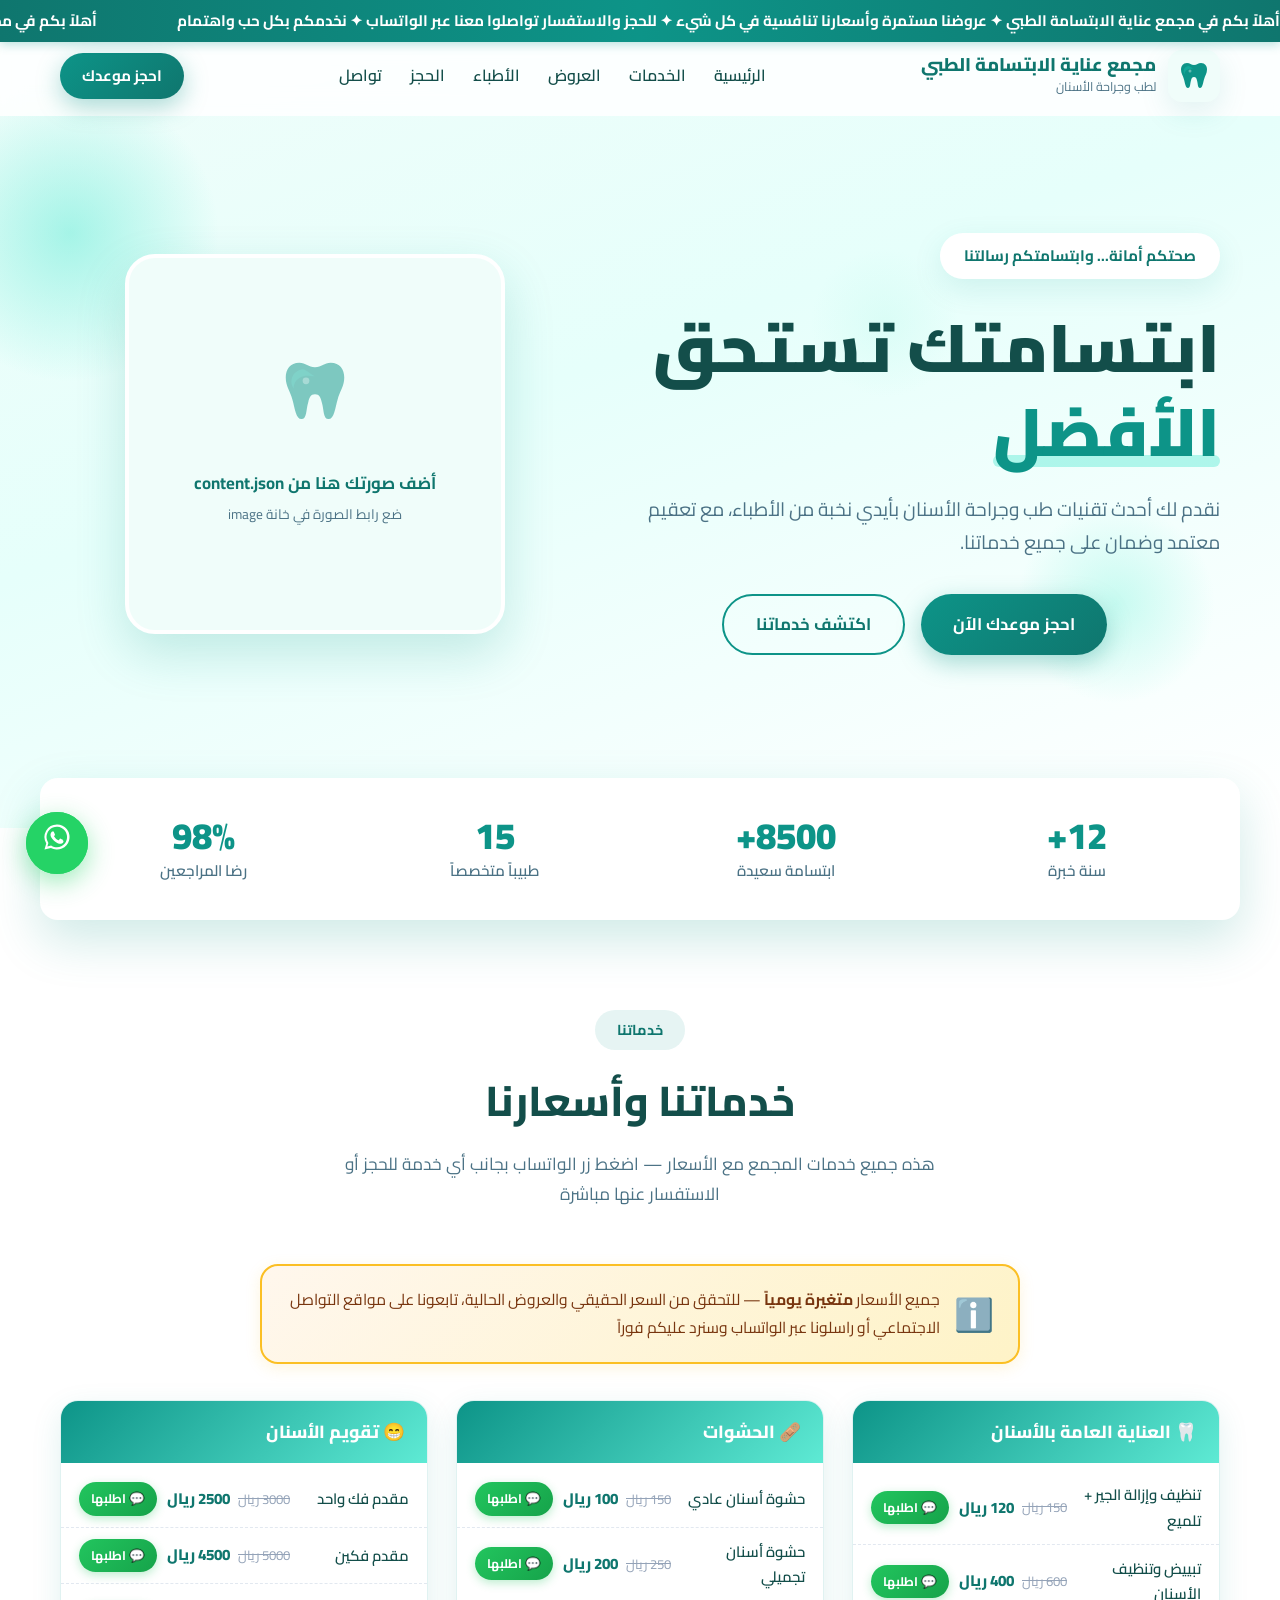
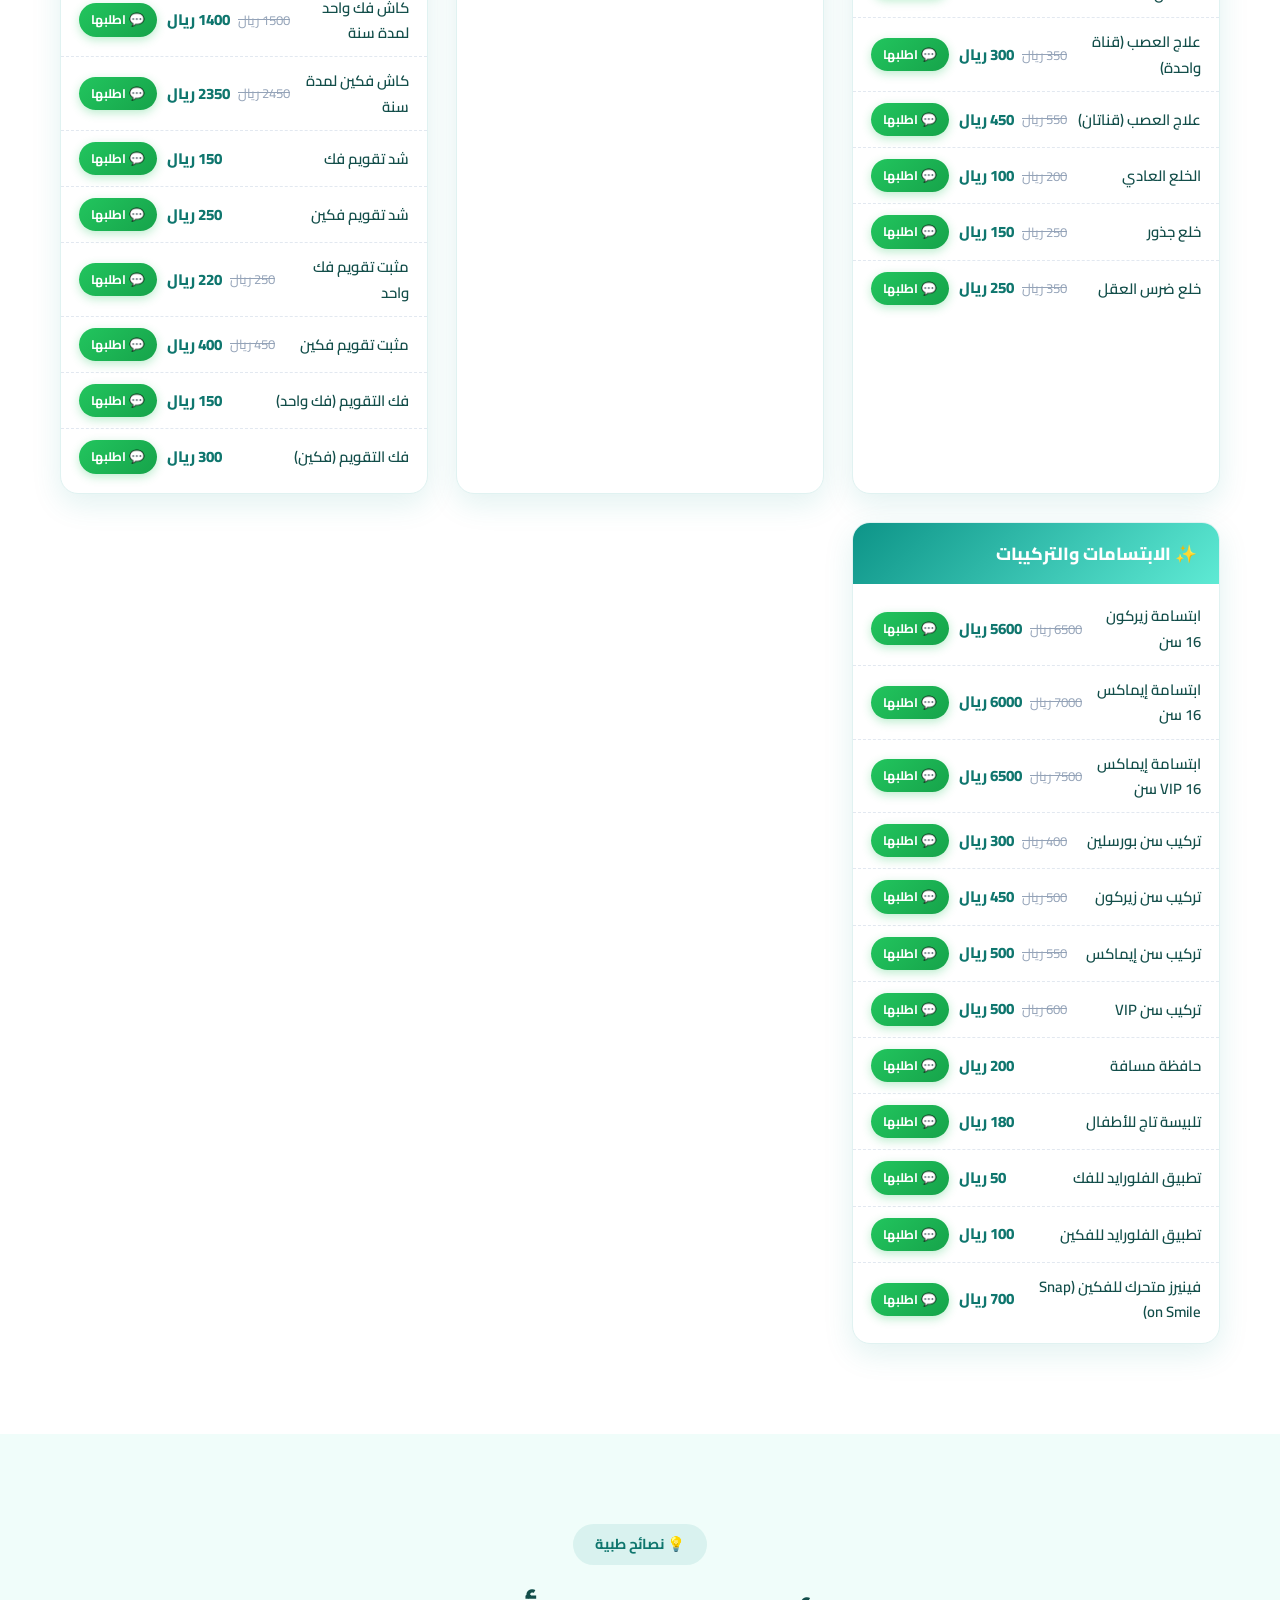
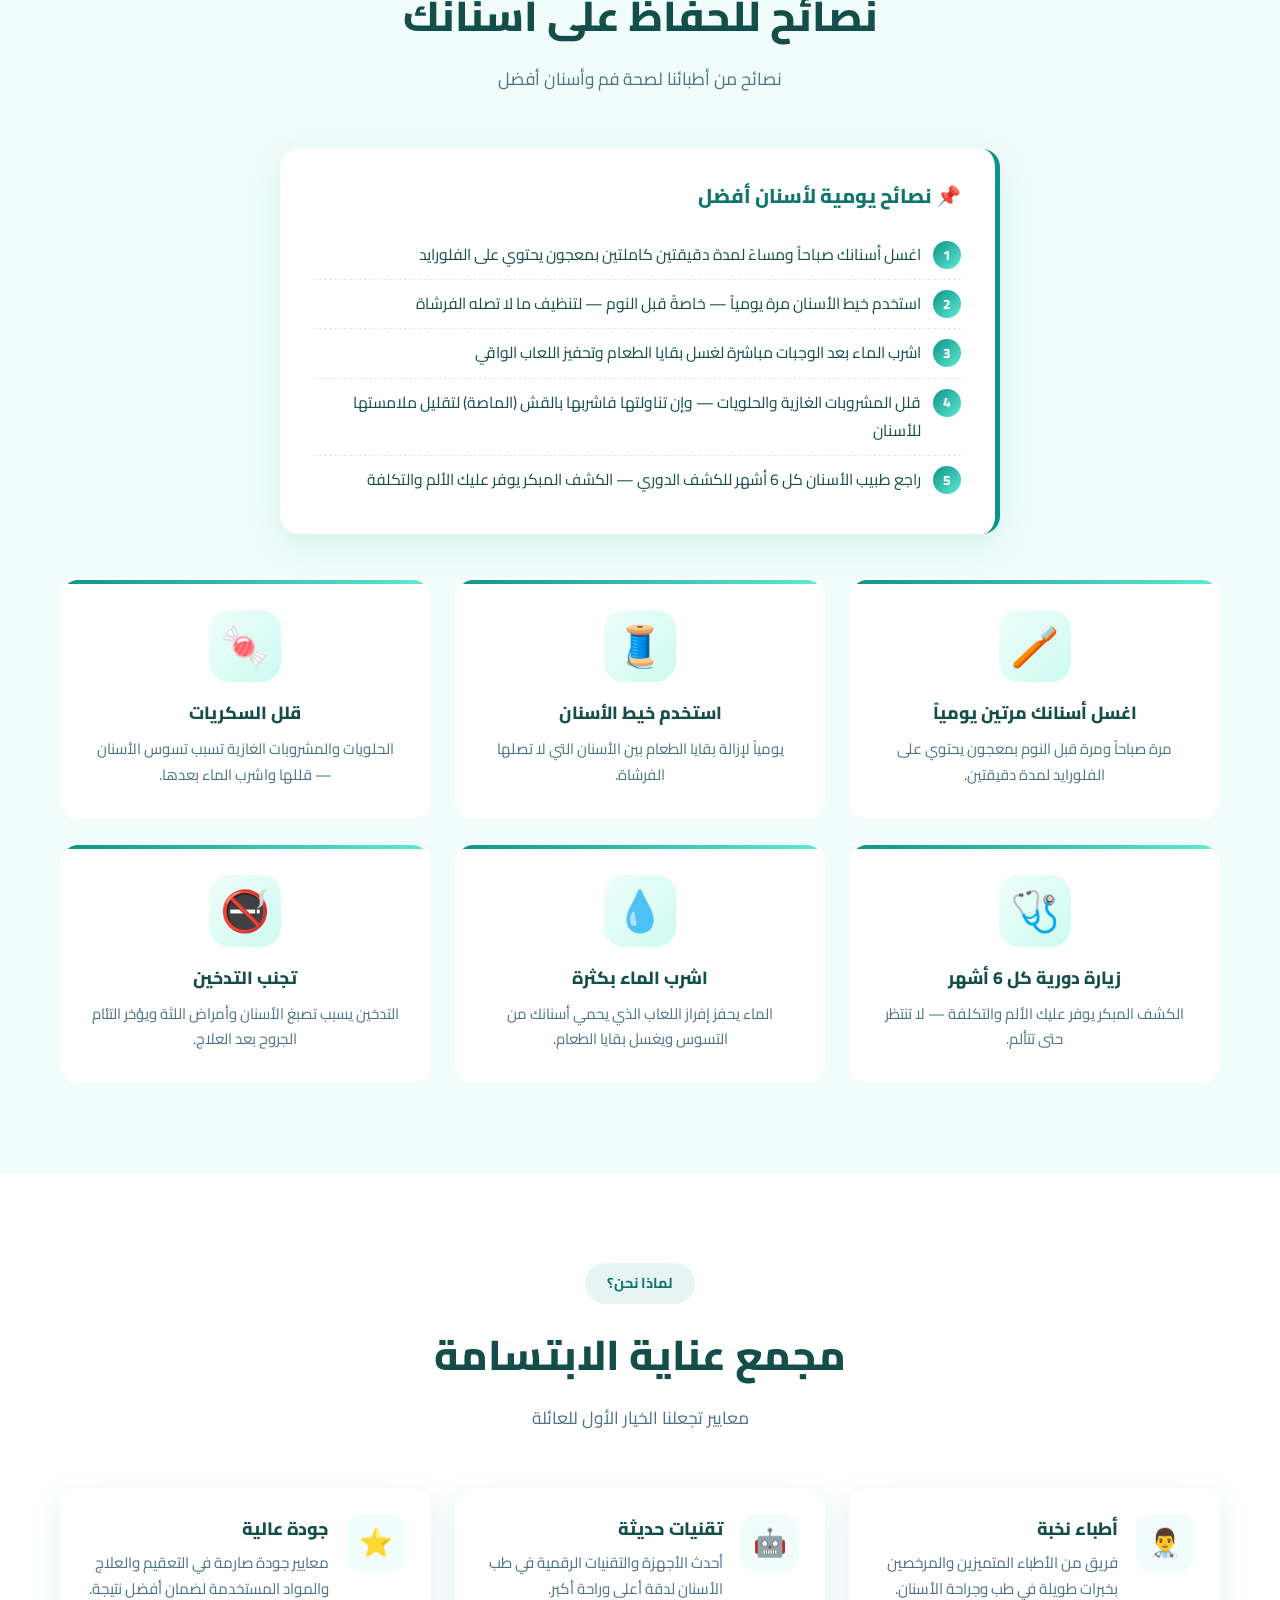
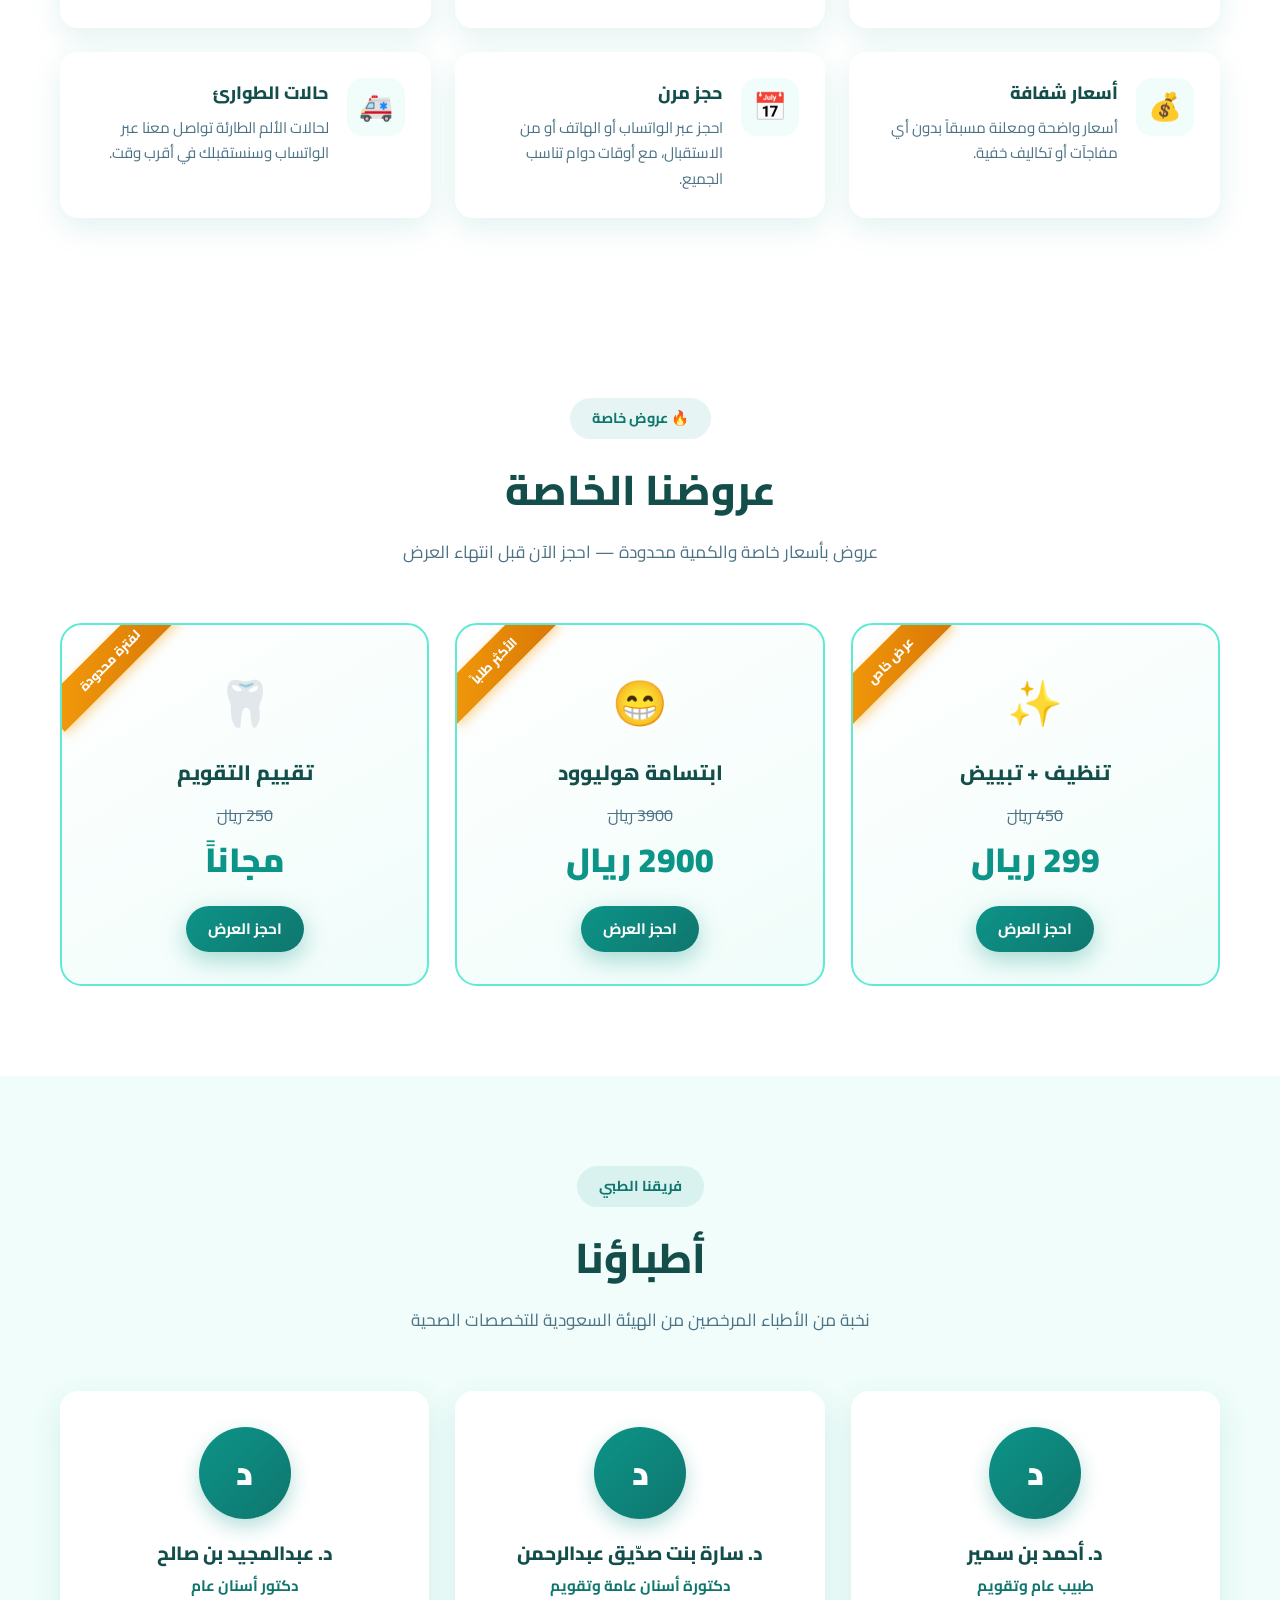
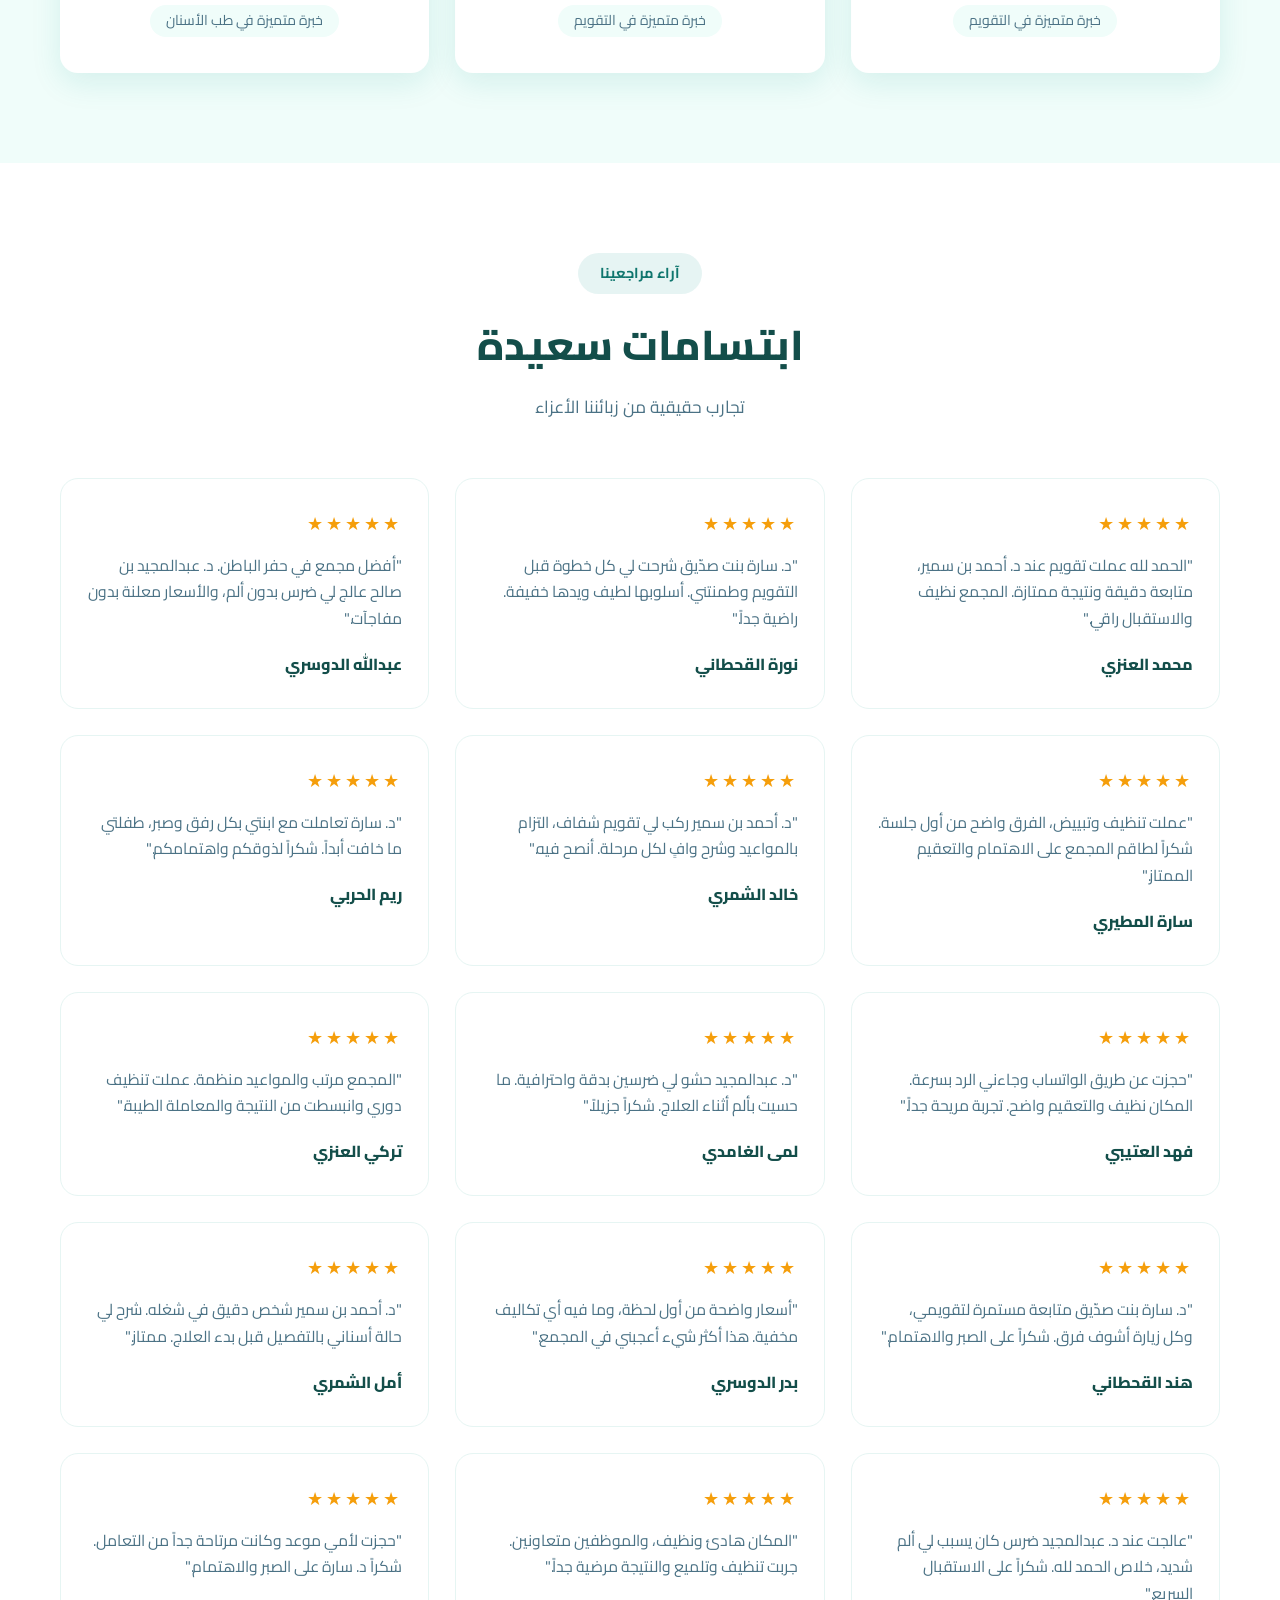
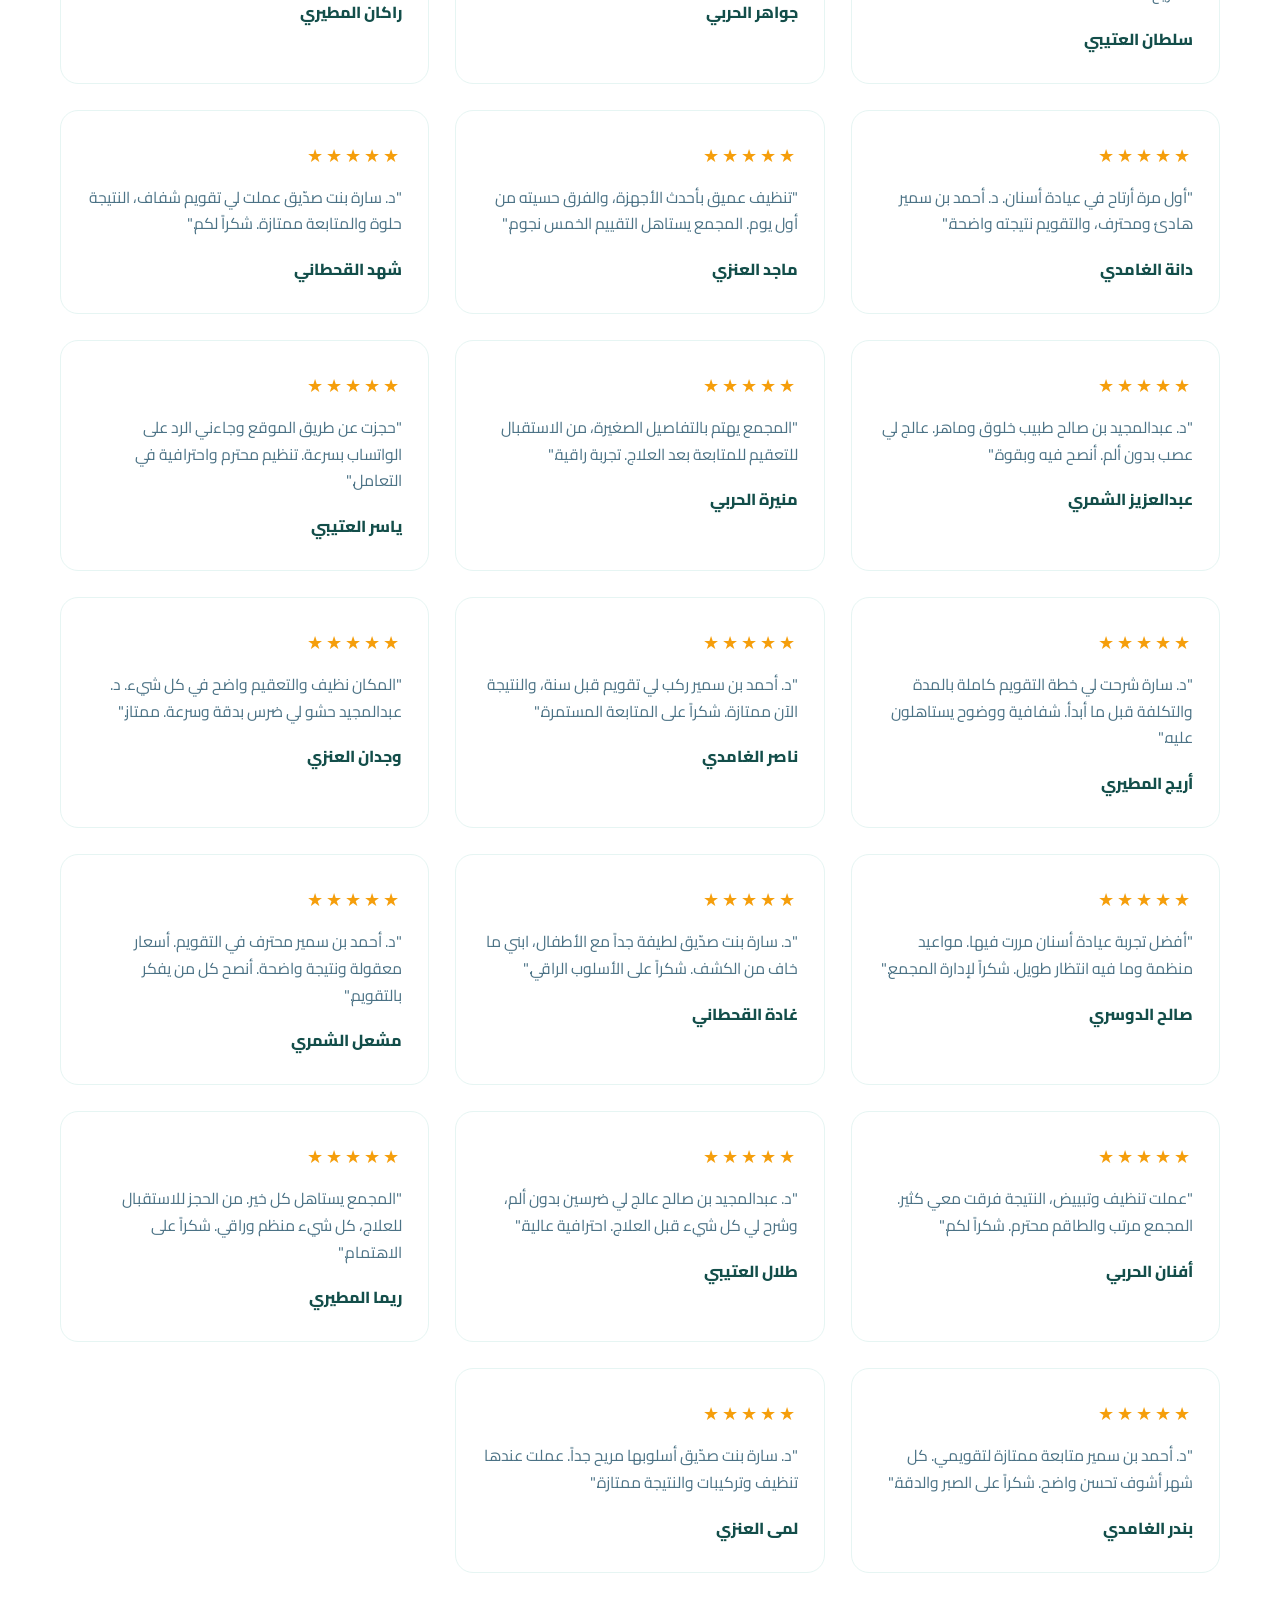
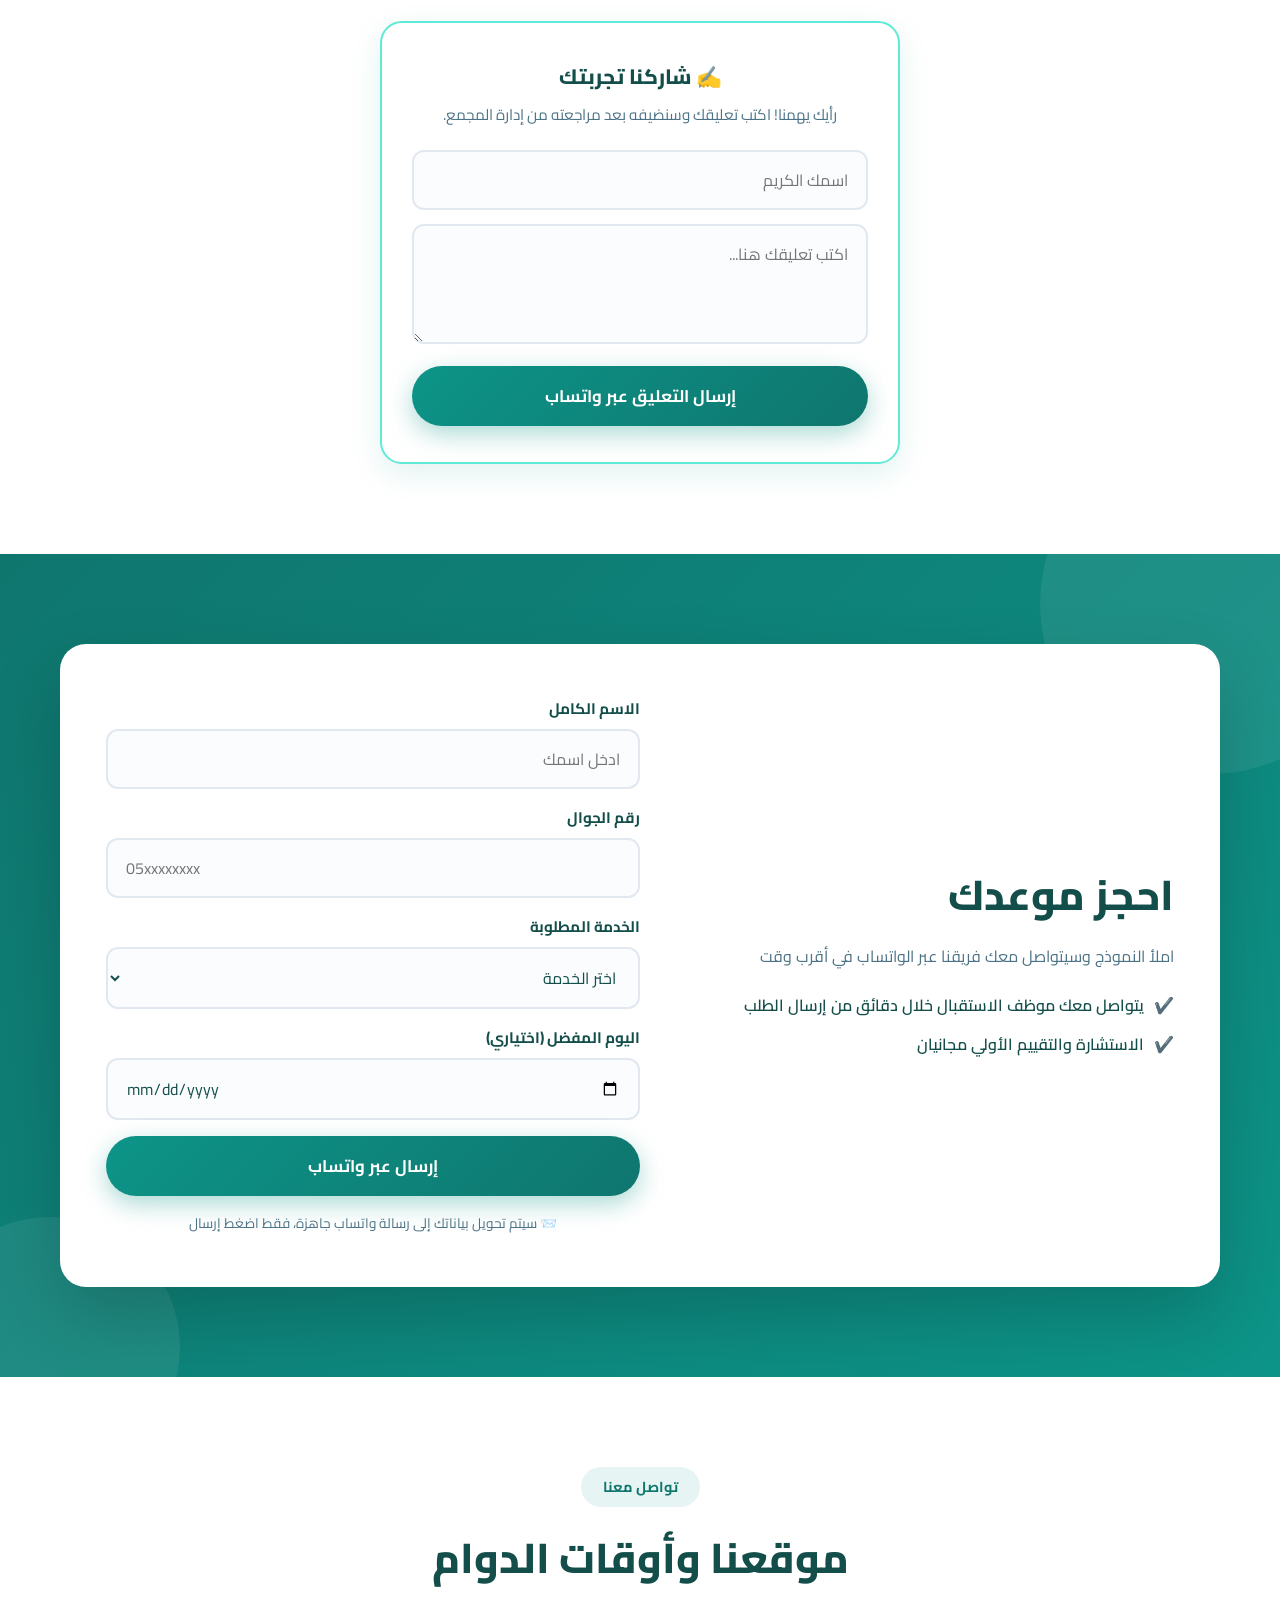
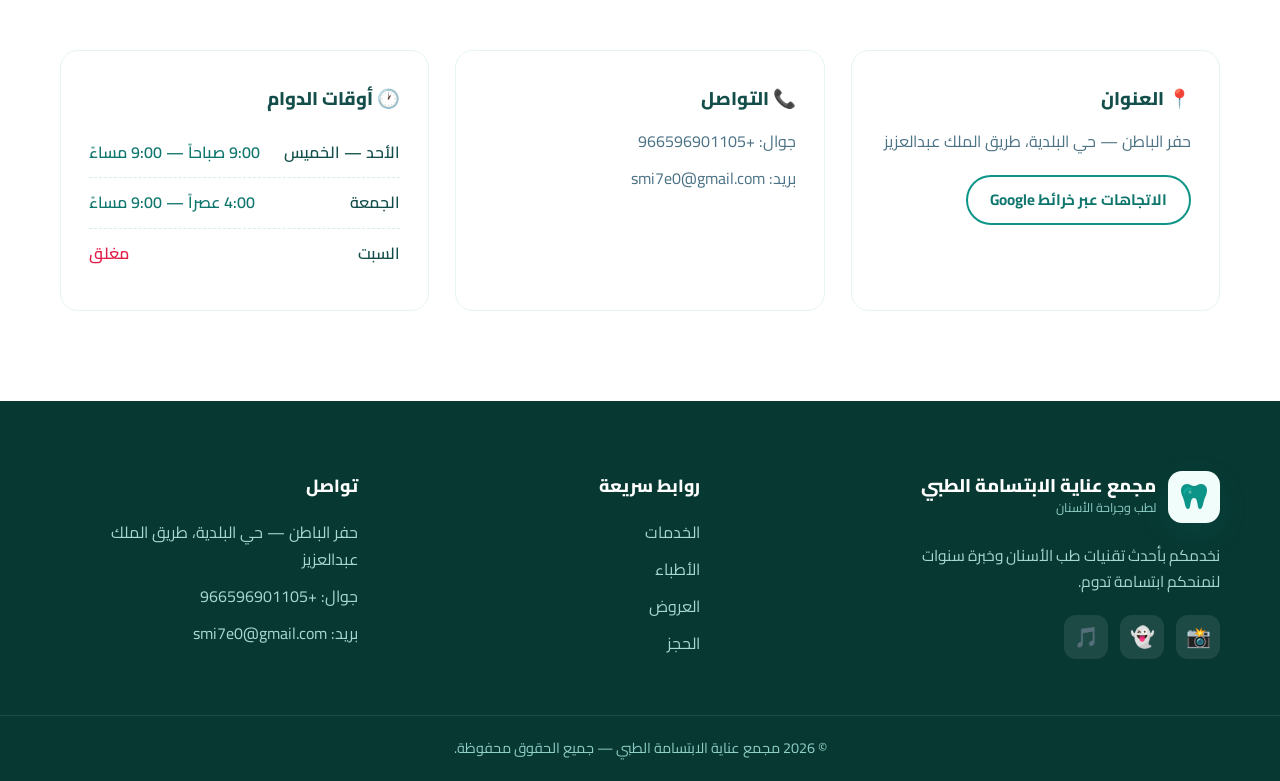
==== index.html @ a13bff90 "Add files via upload" ====
<!DOCTYPE html>
<html lang="ar" dir="rtl">
<head>
  <meta charset="UTF-8">
  <meta name="viewport" content="width=device-width, initial-scale=1.0">
  <meta name="description" content="مجمع عناية الابتسامة الطبي لطب وجراحة الأسنان - خدمات الأسنان بأحدث التقنيات وبأفضل الأسعار">
  <title>مجمع عناية الابتسامة الطبي</title>
  <meta name="theme-color" content="#0d9488">
  <link rel="manifest" href="manifest.json">
  <link rel="icon" type="image/svg+xml" href="icon.svg">
  <link rel="apple-touch-icon" href="icon-192.png">
  <meta name="apple-mobile-web-app-capable" content="yes">
  <meta name="apple-mobile-web-app-status-bar-style" content="default">
  <meta name="apple-mobile-web-app-title" content="عناية الابتسامة">
  <link rel="preconnect" href="https://fonts.googleapis.com">
  <link rel="preconnect" href="https://fonts.gstatic.com" crossorigin>
  <link href="https://fonts.googleapis.com/css2?family=Cairo:wght@400;600;700;800;900&display=swap" rel="stylesheet">
  <link rel="stylesheet" href="style.css">
</head>
<body>

  <!-- ===== شريط الإعلانات المتحرك ===== -->
  <div class="announcement-bar" id="announcementBar">
    <div class="announcement-track">
      <span class="announcement-text" id="announcementText"></span>
      <span class="announcement-text" id="announcementText2"></span>
    </div>
  </div>

  <!-- ===== Header ===== -->
  <header class="header" id="header">
    <nav class="nav container">
      <div class="logo">
        <span class="logo-icon"><img src="icon.svg" alt="شعار المجمع" width="32" height="32"></span>
        <div class="logo-text">
          <h1 id="logoName">مجمع الابتسامة</h1>
          <p id="logoTagline">لطب وجراحة الأسنان</p>
        </div>
      </div>
      <ul class="nav-links" id="navLinks">
        <li><a href="#hero">الرئيسية</a></li>
        <li><a href="#services">الخدمات</a></li>
        <li><a href="#offers">العروض</a></li>
        <li><a href="#doctors">الأطباء</a></li>
        <li><a href="#booking">الحجز</a></li>
        <li><a href="#contact">تواصل</a></li>
      </ul>
      <div class="nav-actions">
        <a href="#booking" class="btn btn-primary btn-sm">احجز موعدك</a>
      </div>
      <button class="menu-toggle" id="menuToggle" aria-label="القائمة">☰</button>
    </nav>
  </header>

  <main>
    <!-- ===== Hero ===== -->
    <section class="hero" id="hero">
      <div class="hero-bg-shapes">
        <span class="shape shape-1"></span>
        <span class="shape shape-2"></span>
        <span class="shape shape-3"></span>
      </div>
      <div class="container hero-wrapper">
        <div class="hero-content">
          <span class="hero-badge" id="heroBadge"></span>
          <h2 class="hero-title" id="heroTitle"></h2>
          <p class="hero-subtitle" id="heroSubtitle"></p>
          <div class="hero-buttons">
            <a href="#booking" class="btn btn-primary" id="heroBtnMain"></a>
            <a href="#services" class="btn btn-outline" id="heroBtnSecondary"></a>
          </div>
        </div>
        <div class="hero-image-side">
          <div class="hero-image-frame" id="heroImageFrame">
            <div class="hero-image-placeholder" id="heroImagePlaceholder">
              <span class="hero-image-icon"><img src="icon.svg" alt="" width="72" height="72" style="opacity:.5"></span>
              <p>أضف صورتك هنا من content.json</p>
              <p class="hero-image-hint">ضع رابط الصورة في خانة image</p>
            </div>
            <img id="heroImage" class="hero-image" alt="" style="display:none;">
          </div>
          <div class="hero-image-decor decor-1"></div>
          <div class="hero-image-decor decor-2"></div>
        </div>
      </div>
    </section>

    <!-- ===== Stats ===== -->
    <section class="stats" id="stats">
      <div class="container stats-grid" id="statsGrid"></div>
    </section>

    <!-- ===== Services & Prices ===== -->
    <section class="section" id="services">
      <div class="container">
        <div class="section-head">
          <span class="section-badge">خدماتنا</span>
          <h2 class="section-title">خدماتنا وأسعارنا</h2>
          <p class="section-subtitle">هذه جميع خدمات المجمع مع الأسعار — اضغط زر الواتساب بجانب أي خدمة للحجز أو الاستفسار عنها مباشرة</p>
        </div>
        <div class="price-note reveal">
          <span class="price-note-icon">ℹ️</span>
          <p>جميع الأسعار <strong>متغيرة يومياً</strong> — للتحقق من السعر الحقيقي والعروض الحالية، تابعونا على مواقع التواصل الاجتماعي أو راسلونا عبر الواتساب وسنرد عليكم فوراً</p>
        </div>
        <div class="price-list" id="servicesGrid"></div>
      </div>
    </section>

    <!-- ===== Tips ===== -->
    <section class="section section-alt" id="tips">
      <div class="container">
        <div class="section-head">
          <span class="section-badge">💡 نصائح طبية</span>
          <h2 class="section-title">نصائح للحفاظ على أسنانك</h2>
          <p class="section-subtitle">نصائح من أطبائنا لصحة فم وأسنان أفضل</p>
        </div>
        <div class="daily-tips-box reveal">
          <h3>📌 نصائح يومية لأسنان أفضل</h3>
          <ul class="daily-tips-list" id="dailyTipsList"></ul>
        </div>
        <div class="tips-grid" id="tipsGrid"></div>
      </div>
    </section>

    <!-- ===== Why Us ===== -->
    <section class="section" id="features">
      <div class="container">
        <div class="section-head">
          <span class="section-badge">لماذا نحن؟</span>
          <h2 class="section-title">مجمع عناية الابتسامة</h2>
          <p class="section-subtitle">معايير تجعلنا الخيار الأول للعائلة</p>
        </div>
        <div class="features-grid" id="featuresGrid"></div>
      </div>
    </section>

    <!-- ===== Offers ===== -->
    <section class="section" id="offers">
      <div class="container">
        <div class="section-head">
          <span class="section-badge">🔥 عروض خاصة</span>
          <h2 class="section-title" id="offersTitle">عروضنا الخاصة</h2>
          <p class="section-subtitle" id="offersSubtitle"></p>
        </div>
        <div class="offers-grid" id="offersGrid"></div>
      </div>
    </section>

    <!-- ===== Doctors ===== -->
    <section class="section section-alt" id="doctors">
      <div class="container">
        <div class="section-head">
          <span class="section-badge">فريقنا الطبي</span>
          <h2 class="section-title">أطباؤنا</h2>
          <p class="section-subtitle">نخبة من الأطباء المرخصين من الهيئة السعودية للتخصصات الصحية</p>
        </div>
        <div class="doctors-grid" id="doctorsGrid"></div>
      </div>
    </section>

    <!-- ===== Testimonials ===== -->
    <section class="section" id="testimonials">
      <div class="container">
        <div class="section-head">
          <span class="section-badge">آراء مراجعينا</span>
          <h2 class="section-title">ابتسامات سعيدة</h2>
          <p class="section-subtitle">تجارب حقيقية من زبائننا الأعزاء</p>
        </div>
        <div class="testimonials-grid" id="testimonialsGrid"></div>
        <div class="add-review-box reveal">
          <h3>✍️ شاركنا تجربتك</h3>
          <p>رأيك يهمنا! اكتب تعليقك وسنضيفه بعد مراجعته من إدارة المجمع.</p>
          <form id="reviewForm" class="review-form">
            <div class="form-group">
              <input type="text" id="reviewName" placeholder="اسمك الكريم" required>
            </div>
            <div class="form-group">
              <textarea id="reviewText" placeholder="اكتب تعليقك هنا..." rows="3" required></textarea>
            </div>
            <button type="submit" class="btn btn-primary">إرسال التعليق عبر واتساب</button>
          </form>
        </div>
      </div>
    </section>

    <!-- ===== Booking ===== -->
    <section class="section section-booking" id="booking">
      <div class="container">
        <div class="booking-card fade-in">
          <div class="booking-info">
            <h2 class="section-title" id="bookingTitle">احجز موعدك</h2>
            <p id="bookingSubtitle"></p>
            <div class="booking-support">
              <span class="check-icon">✔️</span> يتواصل معك موظف الاستقبال خلال دقائق من إرسال الطلب
            </div>
            <div class="booking-support">
              <span class="check-icon">✔️</span> الاستشارة والتقييم الأولي مجانيان
            </div>
          </div>
          <form class="booking-form" id="bookingForm">
            <div class="form-group">
              <label for="name">الاسم الكامل</label>
              <input type="text" id="name" placeholder="ادخل اسمك" required>
            </div>
            <div class="form-group">
              <label for="phone">رقم الجوال</label>
              <input type="tel" id="phone" placeholder="05xxxxxxxx" required>
            </div>
            <div class="form-group">
              <label for="service">الخدمة المطلوبة</label>
              <select id="service" required></select>
            </div>
            <div class="form-group">
              <label for="date">اليوم المفضل (اختياري)</label>
              <input type="date" id="date">
            </div>
            <button type="submit" class="btn btn-primary btn-block" id="submitBtn">إرسال عبر واتساب</button>
            <p class="form-note">📨 سيتم تحويل بياناتك إلى رسالة واتساب جاهزة، فقط اضغط إرسال</p>
          </form>
        </div>
      </div>
    </section>

    <!-- ===== Contact / Hours ===== -->
    <section class="section" id="contact">
      <div class="container">
        <div class="section-head">
          <span class="section-badge">تواصل معنا</span>
          <h2 class="section-title">موقعنا وأوقات الدوام</h2>
        </div>
        <div class="contact-grid">
          <div class="contact-card">
            <h3>📍 العنوان</h3>
            <p id="contactAddress"></p>
            <a href="#" class="btn btn-outline btn-sm" id="mapBtn" target="_blank">الاتجاهات عبر خرائط Google</a>
          </div>
          <div class="contact-card">
            <h3>📞 التواصل</h3>
            <p id="contactPhone"></p>
            <p id="contactEmail"></p>
          </div>
          <div class="contact-card">
            <h3>🕐 أوقات الدوام</h3>
            <ul class="hours-list" id="hoursList"></ul>
          </div>
        </div>
      </div>
    </section>
  </main>

  <!-- ===== Footer ===== -->
  <footer class="footer">
    <div class="container footer-content">
      <div class="footer-brand">
        <div class="logo">
          <span class="logo-icon"><img src="icon.svg" alt="شعار المجمع" width="32" height="32"></span>
          <div class="logo-text">
            <h2 id="footerName"></h2>
            <p id="footerTagline"></p>
          </div>
        </div>
        <p class="footer-desc">نخدمكم بأحدث تقنيات طب الأسنان وخبرة سنوات لنمنحكم ابتسامة تدوم.</p>
        <div class="social-links" id="socialLinks"></div>
      </div>
      <div class="footer-links-block">
        <h4>روابط سريعة</h4>
        <ul>
          <li><a href="#services">الخدمات</a></li>
          <li><a href="#doctors">الأطباء</a></li>
          <li><a href="#offers">العروض</a></li>
          <li><a href="#booking">الحجز</a></li>
        </ul>
      </div>
      <div class="footer-links-block">
        <h4>تواصل</h4>
        <ul>
          <li id="footerAddress"></li>
          <li id="footerPhone"></li>
          <li id="footerEmail"></li>
        </ul>
      </div>
    </div>
    <div class="footer-bottom">
      <div class="container">
        <p>© <span id="currentYear"></span> <span id="footerNameBottom"></span> — جميع الحقوق محفوظة.</p>
      </div>
    </div>
  </footer>

  <!-- ===== Floating WhatsApp ===== -->
  <a href="#" class="whatsapp-float" id="whatsappFloat" target="_blank" aria-label="تواصل عبر واتساب">
    <span class="whatsapp-ping"></span>
    <span class="whatsapp-icon"><svg xmlns="http://www.w3.org/2000/svg" viewBox="0 0 24 24" width="30" height="30" fill="#fff"><path d="M12 2a10 10 0 0 0-8.6 15.1L2 22l5.1-1.3A10 10 0 1 0 12 2zm0 18.2c-1.6 0-3.1-.4-4.4-1.2l-.3-.2-3 .8.8-2.9-.2-.3A8.2 8.2 0 1 1 12 20.2zm4.6-6.1c-.3-.1-1.5-.7-1.7-.8-.2-.1-.4-.1-.6.1-.2.3-.6.8-.8 1-.1.2-.3.2-.5.1a6.7 6.7 0 0 1-3.3-2.9c-.3-.4.2-.4.6-1.3.1-.2 0-.4 0-.5l-.8-1.8c-.2-.5-.4-.4-.6-.4h-.5c-.2 0-.5.1-.7.3-.2.3-.9.9-.9 2.2s.9 2.5 1 2.7c.1.2 1.8 2.8 4.4 3.9.6.3 1.1.4 1.5.6.6.2 1.2.2 1.6.1.5-.1 1.5-.6 1.7-1.2.2-.6.2-1.1.2-1.2-.1-.1-.3-.2-.5-.3z"/></svg></span>
  </a>

  <script src="main.js"></script>
  <script>
    if ('serviceWorker' in navigator) {
      window.addEventListener('load', () => navigator.serviceWorker.register('sw.js'));
    }
  </script>
</body>
</html>
---- style.css ----
/* ============================================
   مجمع عناية الابتسامة الطبي — ملف التصميم
   ⚠️ لا تحتاج تعديل هذا الملف أبداً
   كل تعديلاتك تكون في content.json فقط
   ============================================ */

:root {
  --primary: #0d9488;
  --primary-dark: #0f766e;
  --primary-light: #5eead4;
  --primary-bg: #f0fdfa;
  --accent: #f59e0b;
  --accent-dark: #d97706;
  --text: #134e4a;
  --text-light: #4b7285;
  --white: #ffffff;
  --shadow: 0 10px 30px rgba(13, 148, 136, 0.12);
  --shadow-lg: 0 20px 50px rgba(13, 148, 136, 0.2);
  --radius: 18px;
}

* {
  margin: 0;
  padding: 0;
  box-sizing: border-box;
}

html {
  scroll-behavior: smooth;
}

body {
  font-family: 'Cairo', sans-serif;
  color: var(--text);
  background: var(--white);
  line-height: 1.7;
  overflow-x: hidden;
}

.container {
  max-width: 1200px;
  margin: 0 auto;
  padding: 0 20px;
}

img {
  max-width: 100%;
}

a {
  text-decoration: none;
  color: inherit;
}

ul {
  list-style: none;
}

/* ===== Buttons ===== */
.btn {
  display: inline-flex;
  align-items: center;
  justify-content: center;
  gap: 8px;
  padding: 14px 32px;
  border-radius: 50px;
  font-family: inherit;
  font-size: 1.05rem;
  font-weight: 700;
  cursor: pointer;
  border: none;
  transition: transform 0.3s ease, box-shadow 0.3s ease, background 0.3s ease;
}

.btn:hover {
  transform: translateY(-3px);
}

.btn-primary {
  background: linear-gradient(135deg, var(--primary), var(--primary-dark));
  color: var(--white);
  box-shadow: 0 8px 25px rgba(13, 148, 136, 0.35);
}

.btn-primary:hover {
  box-shadow: 0 12px 35px rgba(13, 148, 136, 0.45);
}

.btn-outline {
  background: transparent;
  color: var(--primary-dark);
  border: 2px solid var(--primary);
}

.btn-outline:hover {
  background: var(--primary);
  color: var(--white);
}

.btn-sm {
  padding: 10px 22px;
  font-size: 0.95rem;
}

.btn-block {
  width: 100%;
}

/* ===== Header ===== */
.header {
  position: fixed;
  top: 0;
  right: 0;
  left: 0;
  z-index: 100;
  background: rgba(255, 255, 255, 0.85);
  backdrop-filter: blur(12px);
  -webkit-backdrop-filter: blur(12px);
  transition: box-shadow 0.3s ease;
}

.header.scrolled {
  box-shadow: 0 4px 20px rgba(13, 148, 136, 0.12);
}

.nav {
  display: flex;
  align-items: center;
  justify-content: space-between;
  padding-top: 14px;
  padding-bottom: 14px;
}

.logo {
  display: flex;
  align-items: center;
  gap: 12px;
}

.logo-icon {
  font-size: 2rem;
  background: var(--primary-bg);
  width: 52px;
  height: 52px;
  display: flex;
  align-items: center;
  justify-content: center;
  border-radius: 14px;
  box-shadow: var(--shadow);
}

.logo-text h1,
.logo-text h2 {
  font-size: 1.15rem;
  font-weight: 800;
  color: var(--primary-dark);
  line-height: 1.2;
}

.logo-text p {
  font-size: 0.78rem;
  color: var(--text-light);
}

.nav-links {
  display: flex;
  gap: 28px;
}

.nav-links a {
  font-weight: 600;
  color: var(--text);
  position: relative;
  transition: color 0.3s ease;
}

.nav-links a::after {
  content: '';
  position: absolute;
  bottom: -6px;
  right: 0;
  width: 0;
  height: 3px;
  border-radius: 3px;
  background: var(--primary);
  transition: width 0.3s ease;
}

.nav-links a:hover {
  color: var(--primary-dark);
}

.nav-links a:hover::after {
  width: 100%;
}

.menu-toggle {
  display: none;
  background: var(--primary-bg);
  border: none;
  font-size: 1.4rem;
  width: 46px;
  height: 46px;
  border-radius: 12px;
  cursor: pointer;
  color: var(--primary-dark);
}

/* ===== Hero ===== */
.hero {
  position: relative;
  min-height: 92vh;
  display: flex;
  align-items: center;
  padding: 140px 0 80px;
  background: linear-gradient(160deg, var(--primary-bg) 0%, #e6fffb 45%, #ffffff 100%);
  overflow: hidden;
}

.hero-bg-shapes .shape {
  position: absolute;
  border-radius: 50%;
  opacity: 0.5;
  animation: floatShape 8s ease-in-out infinite;
}

.shape-1 {
  width: 300px;
  height: 300px;
  background: radial-gradient(circle, var(--primary-light), transparent 70%);
  top: 10%;
  left: -80px;
}

.shape-2 {
  width: 200px;
  height: 200px;
  background: radial-gradient(circle, #99f6e4, transparent 70%);
  bottom: 15%;
  right: 5%;
  animation-delay: 2s;
}

.shape-3 {
  width: 150px;
  height: 150px;
  background: radial-gradient(circle, #ccfbf1, transparent 70%);
  top: 30%;
  right: 25%;
  animation-delay: 4s;
}

@keyframes floatShape {
  0%, 100% { transform: translateY(0) scale(1); }
  50% { transform: translateY(-30px) scale(1.08); }
}

.hero-content {
  position: relative;
  text-align: center;
  z-index: 2;
}

.hero-badge {
  display: inline-block;
  background: var(--white);
  color: var(--primary-dark);
  padding: 10px 24px;
  border-radius: 50px;
  font-weight: 700;
  font-size: 0.95rem;
  box-shadow: var(--shadow);
  margin-bottom: 26px;
  animation: fadeUp 0.8s ease both;
}

.hero-title {
  font-size: clamp(2.4rem, 6vw, 4.2rem);
  font-weight: 900;
  line-height: 1.25;
  margin-bottom: 20px;
  animation: fadeUp 0.8s ease 0.15s both;
}

.hero-title .highlight {
  color: var(--primary);
  position: relative;
  display: inline-block;
}

.hero-title .highlight::after {
  content: '';
  position: absolute;
  bottom: 6px;
  right: 0;
  left: 0;
  height: 12px;
  background: rgba(94, 234, 212, 0.45);
  z-index: -1;
  border-radius: 6px;
}

.hero-subtitle {
  max-width: 640px;
  margin: 0 auto 36px;
  font-size: 1.2rem;
  color: var(--text-light);
  animation: fadeUp 0.8s ease 0.3s both;
}

.hero-buttons {
  display: flex;
  gap: 16px;
  justify-content: center;
  flex-wrap: wrap;
  animation: fadeUp 0.8s ease 0.45s both;
}

@keyframes fadeUp {
  from { opacity: 0; transform: translateY(28px); }
  to { opacity: 1; transform: translateY(0); }
}

/* ===== Stats ===== */
.stats {
  margin-top: -50px;
  position: relative;
  z-index: 5;
}

.stats-grid {
  display: grid;
  grid-template-columns: repeat(4, 1fr);
  gap: 20px;
  background: var(--white);
  border-radius: var(--radius);
  box-shadow: var(--shadow-lg);
  padding: 36px 28px;
}

.stat-item {
  text-align: center;
}

.stat-number {
  font-size: 2.3rem;
  font-weight: 900;
  color: var(--primary);
  line-height: 1.2;
}

.stat-label {
  color: var(--text-light);
  font-weight: 600;
  font-size: 0.95rem;
}

/* ===== Sections ===== */
.section {
  padding: 90px 0;
}

.section-alt {
  background: var(--primary-bg);
}

.section-head {
  text-align: center;
  max-width: 640px;
  margin: 0 auto 56px;
}

.section-badge {
  display: inline-block;
  background: rgba(13, 148, 136, 0.1);
  color: var(--primary-dark);
  padding: 8px 22px;
  border-radius: 50px;
  font-weight: 700;
  font-size: 0.9rem;
  margin-bottom: 16px;
}

.section-title {
  font-size: clamp(1.8rem, 4vw, 2.6rem);
  font-weight: 800;
  margin-bottom: 12px;
}

.section-subtitle {
  color: var(--text-light);
  font-size: 1.08rem;
}

/* ===== Services ===== */
.services-grid {
  display: grid;
  grid-template-columns: repeat(auto-fit, minmax(255px, 1fr));
  gap: 24px;
}

.service-card {
  background: var(--white);
  border: 1px solid #e6f5f3;
  border-radius: var(--radius);
  padding: 32px 26px;
  text-align: center;
  transition: transform 0.35s ease, box-shadow 0.35s ease;
}

.service-card:hover {
  transform: translateY(-8px);
  box-shadow: var(--shadow-lg);
}

.service-icon {
  font-size: 2.4rem;
  width: 76px;
  height: 76px;
  margin: 0 auto 18px;
  display: flex;
  align-items: center;
  justify-content: center;
  background: var(--primary-bg);
  border-radius: 20px;
  transition: transform 0.35s ease, background 0.35s ease;
}

.service-card:hover .service-icon {
  transform: scale(1.12) rotate(-6deg);
  background: var(--primary-light);
}

.service-card h3 {
  font-size: 1.2rem;
  font-weight: 800;
  margin-bottom: 10px;
}

.service-card p {
  color: var(--text-light);
  font-size: 0.97rem;
}

/* ===== Features ===== */
.features-grid {
  display: grid;
  grid-template-columns: repeat(auto-fit, minmax(300px, 1fr));
  gap: 24px;
}

.feature-card {
  display: flex;
  gap: 18px;
  align-items: flex-start;
  background: var(--white);
  border-radius: var(--radius);
  padding: 26px;
  box-shadow: var(--shadow);
  transition: transform 0.3s ease;
}

.feature-card:hover {
  transform: translateY(-5px);
}

.feature-icon {
  font-size: 1.7rem;
  flex-shrink: 0;
  width: 58px;
  height: 58px;
  display: flex;
  align-items: center;
  justify-content: center;
  background: var(--primary-bg);
  border-radius: 16px;
}

.feature-card h3 {
  font-size: 1.12rem;
  font-weight: 800;
  margin-bottom: 6px;
}

.feature-card p {
  color: var(--text-light);
  font-size: 0.95rem;
}

/* ===== Offers (مع نبض) ===== */
.offers-grid {
  display: grid;
  grid-template-columns: repeat(auto-fit, minmax(280px, 1fr));
  gap: 26px;
}

.offer-card {
  position: relative;
  background: linear-gradient(150deg, #ffffff 0%, var(--primary-bg) 100%);
  border: 2px solid var(--primary-light);
  border-radius: 22px;
  padding: 40px 28px 32px;
  text-align: center;
  overflow: hidden;
  transition: transform 0.35s ease, box-shadow 0.35s ease;
}

.offer-card:hover {
  transform: translateY(-8px) scale(1.02);
  box-shadow: var(--shadow-lg);
  border-color: var(--primary);
}

.offer-note {
  position: absolute;
  top: 18px;
  left: -34px;
  background: linear-gradient(135deg, var(--accent), var(--accent-dark));
  color: var(--white);
  font-size: 0.8rem;
  font-weight: 800;
  padding: 7px 42px;
  transform: rotate(-45deg);
  box-shadow: 0 4px 12px rgba(245, 158, 11, 0.4);
  animation: pulseNote 1.6s ease-in-out infinite;
}

@keyframes pulseNote {
  0%, 100% { transform: rotate(-45deg) scale(1); }
  50% { transform: rotate(-45deg) scale(1.12); }
}

.offer-icon {
  font-size: 2.8rem;
  margin-bottom: 14px;
  display: inline-block;
  animation: heartbeat 1.6s ease-in-out infinite;
}

@keyframes heartbeat {
  0%, 100% { transform: scale(1); }
  25% { transform: scale(1.15); }
  40% { transform: scale(1); }
  60% { transform: scale(1.12); }
}

.offer-card h3 {
  font-size: 1.3rem;
  font-weight: 800;
  margin-bottom: 12px;
}

.offer-old-price {
  color: var(--text-light);
  text-decoration: line-through;
  font-size: 1rem;
  margin-bottom: 2px;
}

.offer-price {
  font-size: 2.1rem;
  font-weight: 900;
  color: var(--primary);
  margin-bottom: 18px;
}

/* ===== Doctors ===== */
.doctors-grid {
  display: grid;
  grid-template-columns: repeat(auto-fit, minmax(270px, 1fr));
  gap: 26px;
}

.doctor-card {
  background: var(--white);
  border-radius: var(--radius);
  padding: 36px 26px;
  text-align: center;
  box-shadow: var(--shadow);
  transition: transform 0.35s ease, box-shadow 0.35s ease;
}

.doctor-card:hover {
  transform: translateY(-8px);
  box-shadow: var(--shadow-lg);
}

.doctor-avatar {
  width: 92px;
  height: 92px;
  margin: 0 auto 18px;
  border-radius: 50%;
  background: linear-gradient(135deg, var(--primary), var(--primary-dark));
  color: var(--white);
  font-size: 2.1rem;
  font-weight: 900;
  display: flex;
  align-items: center;
  justify-content: center;
  box-shadow: 0 8px 20px rgba(13, 148, 136, 0.3);
}

.doctor-card h3 {
  font-size: 1.2rem;
  font-weight: 800;
  margin-bottom: 4px;
}

.doctor-specialty {
  color: var(--primary-dark);
  font-weight: 700;
  font-size: 0.95rem;
  margin-bottom: 6px;
}

.doctor-exp {
  color: var(--text-light);
  font-size: 0.88rem;
  background: var(--primary-bg);
  display: inline-block;
  padding: 4px 16px;
  border-radius: 50px;
}

/* ===== Testimonials ===== */
.testimonials-grid {
  display: grid;
  grid-template-columns: repeat(auto-fit, minmax(300px, 1fr));
  gap: 26px;
}

.testimonial-card {
  background: var(--white);
  border: 1px solid #e6f5f3;
  border-radius: var(--radius);
  padding: 30px 26px;
  transition: transform 0.3s ease, box-shadow 0.3s ease;
}

.testimonial-card:hover {
  transform: translateY(-6px);
  box-shadow: var(--shadow);
}

.testimonial-stars {
  color: var(--accent);
  font-size: 1.1rem;
  letter-spacing: 3px;
  margin-bottom: 14px;
}

.testimonial-text {
  color: var(--text-light);
  font-size: 0.98rem;
  margin-bottom: 18px;
}

.testimonial-name {
  font-weight: 800;
  color: var(--text);
}

/* ===== Booking ===== */
.section-booking {
  background: linear-gradient(135deg, var(--primary-dark), var(--primary));
  position: relative;
  overflow: hidden;
}

.section-booking::before,
.section-booking::after {
  content: '';
  position: absolute;
  border-radius: 50%;
  background: rgba(255, 255, 255, 0.07);
}

.section-booking::before {
  width: 340px;
  height: 340px;
  top: -120px;
  right: -100px;
}

.section-booking::after {
  width: 260px;
  height: 260px;
  bottom: -100px;
  left: -80px;
}

.booking-card {
  position: relative;
  z-index: 2;
  display: grid;
  grid-template-columns: 1fr 1.1fr;
  gap: 48px;
  background: var(--white);
  border-radius: 26px;
  padding: 52px 46px;
  box-shadow: 0 30px 70px rgba(0, 0, 0, 0.18);
  align-items: center;
}

.booking-info .section-title {
  text-align: right;
}

.booking-info p {
  color: var(--text-light);
  margin-bottom: 22px;
}

.booking-support {
  display: flex;
  align-items: center;
  gap: 10px;
  font-weight: 600;
  margin-bottom: 12px;
  color: var(--text);
}

.check-icon {
  color: var(--primary);
}

.booking-form {
  display: flex;
  flex-direction: column;
  gap: 16px;
}

.form-group label {
  display: block;
  font-weight: 700;
  margin-bottom: 7px;
  font-size: 0.95rem;
}

.form-group input,
.form-group select {
  width: 100%;
  padding: 13px 18px;
  border: 2px solid #e2e8f0;
  border-radius: 12px;
  font-family: inherit;
  font-size: 1rem;
  color: var(--text);
  background: #fafcfe;
  transition: border-color 0.3s ease, box-shadow 0.3s ease;
}

.form-group input:focus,
.form-group select:focus {
  outline: none;
  border-color: var(--primary);
  box-shadow: 0 0 0 4px rgba(13, 148, 136, 0.12);
}

.form-note {
  text-align: center;
  font-size: 0.85rem;
  color: var(--text-light);
}

/* ===== Contact ===== */
.contact-grid {
  display: grid;
  grid-template-columns: repeat(auto-fit, minmax(290px, 1fr));
  gap: 26px;
}

.contact-card {
  background: var(--white);
  border: 1px solid #e6f5f3;
  border-radius: var(--radius);
  padding: 32px 28px;
  transition: transform 0.3s ease, box-shadow 0.3s ease;
}

.contact-card:hover {
  transform: translateY(-5px);
  box-shadow: var(--shadow);
}

.contact-card h3 {
  font-size: 1.15rem;
  font-weight: 800;
  margin-bottom: 14px;
}

.contact-card p {
  color: var(--text-light);
  margin-bottom: 10px;
}

.contact-card .btn {
  margin-top: 10px;
}

.hours-list li {
  display: flex;
  justify-content: space-between;
  align-items: center;
  padding: 11px 0;
  border-bottom: 1px dashed #d9ecea;
  font-weight: 600;
}

.hours-list li:last-child {
  border-bottom: none;
}

.hours-list .closed {
  color: #e11d48;
}

.hours-list .open {
  color: var(--primary-dark);
}

/* ===== Footer ===== */
.footer {
  background: #083832;
  color: #d7efec;
  padding: 70px 0 0;
}

.footer-content {
  display: grid;
  grid-template-columns: 1.6fr 1fr 1fr;
  gap: 44px;
  padding-bottom: 48px;
}

.footer .logo-text h2 {
  color: var(--white);
}

.footer .logo-text p {
  color: #8ecfc7;
}

.footer-desc {
  margin: 20px 0;
  color: #a7d8d2;
  font-size: 0.97rem;
  max-width: 340px;
}

.social-links {
  display: flex;
  gap: 12px;
}

.social-links a {
  width: 44px;
  height: 44px;
  border-radius: 12px;
  background: rgba(255, 255, 255, 0.09);
  display: flex;
  align-items: center;
  justify-content: center;
  font-size: 1.25rem;
  transition: background 0.3s ease, transform 0.3s ease;
}

.social-links a:hover {
  background: var(--primary);
  transform: translateY(-4px);
}

.footer-links-block h4 {
  color: var(--white);
  font-size: 1.1rem;
  font-weight: 800;
  margin-bottom: 18px;
}

.footer-links-block li {
  margin-bottom: 10px;
  color: #a7d8d2;
}

.footer-links-block a:hover {
  color: var(--primary-light);
}

.footer-bottom {
  border-top: 1px solid rgba(255, 255, 255, 0.1);
  padding: 20px 0;
  text-align: center;
  font-size: 0.9rem;
  color: #8ecfc7;
}

/* ===== WhatsApp Float ===== */
.whatsapp-float {
  position: fixed;
  bottom: 26px;
  left: 26px;
  z-index: 200;
  width: 62px;
  height: 62px;
  border-radius: 50%;
  background: #25d366;
  display: flex;
  align-items: center;
  justify-content: center;
  box-shadow: 0 8px 26px rgba(37, 211, 102, 0.45);
  transition: transform 0.3s ease;
}

.whatsapp-float:hover {
  transform: scale(1.1);
}

.whatsapp-icon {
  font-size: 1.7rem;
}

.whatsapp-ping {
  position: absolute;
  inset: 0;
  border-radius: 50%;
  background: #25d366;
  animation: whatsappPing 1.8s ease-out infinite;
  z-index: -1;
}

@keyframes whatsappPing {
  0% { transform: scale(1); opacity: 0.6; }
  100% { transform: scale(1.8); opacity: 0; }
}

/* ===== Scroll Reveal ===== */
.reveal {
  opacity: 0;
  transform: translateY(34px);
  transition: opacity 0.7s ease, transform 0.7s ease;
}

.reveal.visible {
  opacity: 1;
  transform: translateY(0);
}

/* ===== Responsive ===== */
@media (max-width: 900px) {
  .booking-card {
    grid-template-columns: 1fr;
    padding: 38px 28px;
  }

  .footer-content {
    grid-template-columns: 1fr 1fr;
  }

  .stats-grid {
    grid-template-columns: repeat(2, 1fr);
    gap: 26px;
  }
}

@media (max-width: 768px) {
  .nav-links {
    position: fixed;
    top: 76px;
    right: 0;
    left: 0;
    flex-direction: column;
    background: var(--white);
    padding: 22px 28px;
    gap: 16px;
    box-shadow: 0 18px 34px rgba(13, 148, 136, 0.16);
    transform: translateY(-130%);
    transition: transform 0.35s ease;
  }

  .nav-links.open {
    transform: translateY(0);
  }

  .menu-toggle {
    display: flex;
    align-items: center;
    justify-content: center;
  }

  .nav-actions {
    display: none;
  }

  .section {
    padding: 64px 0;
  }
}

@media (max-width: 560px) {
  .footer-content {
    grid-template-columns: 1fr;
  }

  .hero {
    padding-top: 120px;
  }

  .logo-text h1 {
    font-size: 1rem;
  }

  .whatsapp-float {
    width: 56px;
    height: 56px;
    bottom: 20px;
    left: 20px;
  }
}


/* ===== شريط الإعلانات المتحرك ===== */
.announcement-bar {
  position: fixed;
  top: 0;
  right: 0;
  left: 0;
  z-index: 300;
  background: linear-gradient(90deg, var(--primary-dark), var(--primary), var(--primary-dark));
  color: var(--white);
  overflow: hidden;
  padding: 8px 0;
  box-shadow: 0 2px 10px rgba(13, 148, 136, 0.3);
}

.announcement-track {
  display: flex;
  gap: 80px;
  white-space: nowrap;
  animation: marquee 40s linear infinite;
}

.announcement-text {
  font-size: 0.95rem;
  font-weight: 700;
  display: inline-flex;
  align-items: center;
  gap: 8px;
}

@keyframes marquee {
  from { transform: translateX(-50%); }
  to { transform: translateX(0); }
}

/* ===== Hero Image ===== */
.hero-wrapper {
  display: grid;
  grid-template-columns: 1.2fr 1fr;
  gap: 40px;
  align-items: center;
}

.hero-content {
  text-align: right;
}

.hero-image-side {
  position: relative;
  display: flex;
  justify-content: center;
  align-items: center;
}

.hero-image-frame {
  position: relative;
  width: 100%;
  max-width: 380px;
  aspect-ratio: 1;
  border-radius: 30px;
  overflow: hidden;
  box-shadow: var(--shadow-lg);
  border: 4px solid var(--white);
  background: var(--primary-bg);
  display: flex;
  align-items: center;
  justify-content: center;
  animation: floatImage 6s ease-in-out infinite;
}

@keyframes floatImage {
  0%, 100% { transform: translateY(0) rotate(0deg); }
  50% { transform: translateY(-15px) rotate(1deg); }
}

.hero-image-placeholder {
  text-align: center;
  padding: 30px;
  color: var(--primary-dark);
}

.hero-image-icon {
  font-size: 3.5rem;
  display: block;
  margin-bottom: 14px;
  animation: pulseIcon 2s ease-in-out infinite;
}

@keyframes pulseIcon {
  0%, 100% { transform: scale(1); opacity: 0.8; }
  50% { transform: scale(1.15); opacity: 1; }
}

.hero-image-placeholder p {
  font-weight: 700;
  font-size: 1.05rem;
  margin-bottom: 6px;
}

.hero-image-hint {
  font-size: 0.85rem !important;
  font-weight: 400 !important;
  color: var(--text-light) !important;
}

.hero-image {
  width: 100%;
  height: 100%;
  object-fit: cover;
  animation: fadeIn 0.8s ease;
}

@keyframes fadeIn {
  from { opacity: 0; transform: scale(1.05); }
  to { opacity: 1; transform: scale(1); }
}

.hero-image-decor {
  position: absolute;
  border-radius: 50%;
  z-index: -1;
}

.decor-1 {
  width: 120px;
  height: 120px;
  background: linear-gradient(135deg, var(--primary-light), var(--primary));
  top: -30px;
  left: -30px;
  opacity: 0.3;
  animation: floatShape 7s ease-in-out infinite;
}

.decor-2 {
  width: 80px;
  height: 80px;
  background: linear-gradient(135deg, var(--accent), var(--accent-dark));
  bottom: -20px;
  right: -20px;
  opacity: 0.2;
  animation: floatShape 9s ease-in-out infinite reverse;
}

/* ===== Tips ===== */
.tips-grid {
  display: grid;
  grid-template-columns: repeat(auto-fit, minmax(280px, 1fr));
  gap: 24px;
}

.tip-card {
  background: var(--white);
  border-radius: var(--radius);
  padding: 30px 26px;
  text-align: center;
  border: 2px solid transparent;
  transition: transform 0.35s ease, border-color 0.35s ease, box-shadow 0.35s ease;
  position: relative;
  overflow: hidden;
}

.tip-card::before {
  content: '';
  position: absolute;
  top: 0;
  right: 0;
  left: 0;
  height: 4px;
  background: linear-gradient(90deg, var(--primary), var(--primary-light), var(--primary));
  background-size: 200% 100%;
  animation: shimmerBorder 3s linear infinite;
}

@keyframes shimmerBorder {
  from { background-position: 200% 0; }
  to { background-position: -200% 0; }
}

.tip-card:hover {
  transform: translateY(-8px) scale(1.02);
  border-color: var(--primary-light);
  box-shadow: var(--shadow-lg);
}

.tip-icon {
  font-size: 2.5rem;
  width: 72px;
  height: 72px;
  margin: 0 auto 16px;
  display: flex;
  align-items: center;
  justify-content: center;
  background: linear-gradient(135deg, var(--primary-bg), #ccfbf1);
  border-radius: 20px;
  transition: transform 0.35s ease;
}

.tip-card:hover .tip-icon {
  transform: scale(1.15) rotate(-8deg);
}

.tip-card h3 {
  font-size: 1.1rem;
  font-weight: 800;
  margin-bottom: 8px;
}

.tip-card p {
  color: var(--text-light);
  font-size: 0.93rem;
}

/* ===== نموذج إضافة تعليق ===== */
.add-review-box {
  max-width: 520px;
  margin: 48px auto 0;
  background: var(--white);
  border: 2px solid var(--primary-light);
  border-radius: 22px;
  padding: 36px 30px;
  text-align: center;
  box-shadow: var(--shadow);
}

.add-review-box h3 {
  font-size: 1.3rem;
  font-weight: 800;
  margin-bottom: 8px;
}

.add-review-box > p {
  color: var(--text-light);
  font-size: 0.95rem;
  margin-bottom: 22px;
}

.review-form {
  display: flex;
  flex-direction: column;
  gap: 14px;
}

.review-form textarea {
  width: 100%;
  padding: 13px 18px;
  border: 2px solid #e2e8f0;
  border-radius: 12px;
  font-family: inherit;
  font-size: 1rem;
  color: var(--text);
  background: #fafcfe;
  resize: vertical;
  transition: border-color 0.3s ease, box-shadow 0.3s ease;
}

.review-form textarea:focus {
  outline: none;
  border-color: var(--primary);
  box-shadow: 0 0 0 4px rgba(13, 148, 136, 0.12);
}

/* ===== تعديل الهيدر مع شريط الإعلانات ===== */
.header {
  top: 36px;
}

/* ===== Responsive للـ Hero الجديد ===== */
@media (max-width: 900px) {
  .hero-wrapper {
    grid-template-columns: 1fr;
    text-align: center;
  }

  .hero-content {
    text-align: center;
  }

  .hero-image-side {
    margin-top: 20px;
  }

  .hero-image-frame {
    max-width: 300px;
  }
}

@media (max-width: 768px) {
  .header {
    top: 32px;
  }

  .announcement-text {
    font-size: 0.82rem;
  }
}


/* ===== تنبيه الأسعار ===== */
.price-note {
  max-width: 760px;
  margin: 0 auto 36px;
  background: linear-gradient(135deg, #fff7ed, #fef3c7);
  border: 2px solid #fbbf24;
  border-radius: 18px;
  padding: 20px 24px;
  display: flex;
  align-items: center;
  gap: 14px;
  box-shadow: 0 4px 15px rgba(251, 191, 36, 0.15);
}

.price-note-icon {
  font-size: 2rem;
  flex-shrink: 0;
  animation: pulseIcon 2s ease-in-out infinite;
}

.price-note p {
  font-size: 0.98rem;
  color: #78350f;
  line-height: 1.8;
}

/* ===== قائمة الأسعار ===== */
.price-list {
  display: grid;
  grid-template-columns: repeat(auto-fit, minmax(340px, 1fr));
  gap: 28px;
}

.price-category {
  background: var(--white);
  border-radius: var(--radius);
  box-shadow: var(--shadow);
  overflow: hidden;
  border: 1px solid #e0f2f1;
  transition: transform 0.35s ease, box-shadow 0.35s ease;
}

.price-category:hover {
  transform: translateY(-5px);
  box-shadow: var(--shadow-lg);
}

.price-cat-title {
  background: linear-gradient(135deg, var(--primary), var(--primary-light));
  color: var(--white);
  padding: 16px 22px;
  font-size: 1.1rem;
  font-weight: 800;
  display: flex;
  align-items: center;
  gap: 10px;
}

.price-items {
  list-style: none;
  padding: 8px 0;
}

.price-item {
  display: flex;
  align-items: center;
  gap: 10px;
  padding: 11px 18px;
  border-bottom: 1px dashed #e2e8f0;
  font-size: 0.93rem;
  transition: background 0.25s ease;
}

.price-item:last-child {
  border-bottom: none;
}

.price-item:hover {
  background: var(--primary-bg);
}

.price-item-name {
  flex: 1;
  font-weight: 600;
  color: var(--text);
}

.price-item-prices {
  display: flex;
  align-items: center;
  gap: 8px;
  white-space: nowrap;
}

.price-old {
  color: #94a3b8;
  text-decoration: line-through;
  font-size: 0.82rem;
}

.price-now {
  color: var(--primary-dark);
  font-weight: 800;
  font-size: 0.95rem;
}

.price-wa-btn {
  background: linear-gradient(135deg, #22c55e, #16a34a);
  color: var(--white);
  font-size: 0.78rem;
  font-weight: 700;
  padding: 6px 12px;
  border-radius: 50px;
  text-decoration: none;
  white-space: nowrap;
  transition: transform 0.25s ease, box-shadow 0.25s ease;
  box-shadow: 0 3px 10px rgba(34, 197, 94, 0.3);
}

.price-wa-btn:hover {
  transform: translateY(-2px) scale(1.05);
  box-shadow: 0 6px 15px rgba(34, 197, 94, 0.45);
}

/* ===== النصائح اليومية ===== */
.daily-tips-box {
  max-width: 720px;
  margin: 0 auto 44px;
  background: var(--white);
  border-radius: var(--radius);
  padding: 30px 34px;
  box-shadow: var(--shadow);
  border-right: 5px solid var(--primary);
}

.daily-tips-box h3 {
  font-size: 1.25rem;
  font-weight: 800;
  margin-bottom: 18px;
  color: var(--primary-dark);
}

.daily-tips-list {
  list-style: none;
  padding: 0;
}

.daily-tips-list li {
  display: flex;
  align-items: flex-start;
  gap: 12px;
  padding: 10px 0;
  font-size: 0.98rem;
  line-height: 1.8;
  color: var(--text);
  border-bottom: 1px dashed #e2e8f0;
}

.daily-tips-list li:last-child {
  border-bottom: none;
}

.daily-tip-num {
  flex-shrink: 0;
  width: 28px;
  height: 28px;
  border-radius: 50%;
  background: linear-gradient(135deg, var(--primary), var(--primary-light));
  color: var(--white);
  font-size: 0.85rem;
  font-weight: 800;
  display: flex;
  align-items: center;
  justify-content: center;
}

@media (max-width: 600px) {
  .price-list {
    grid-template-columns: 1fr;
  }

  .price-item {
    flex-wrap: wrap;
  }
}
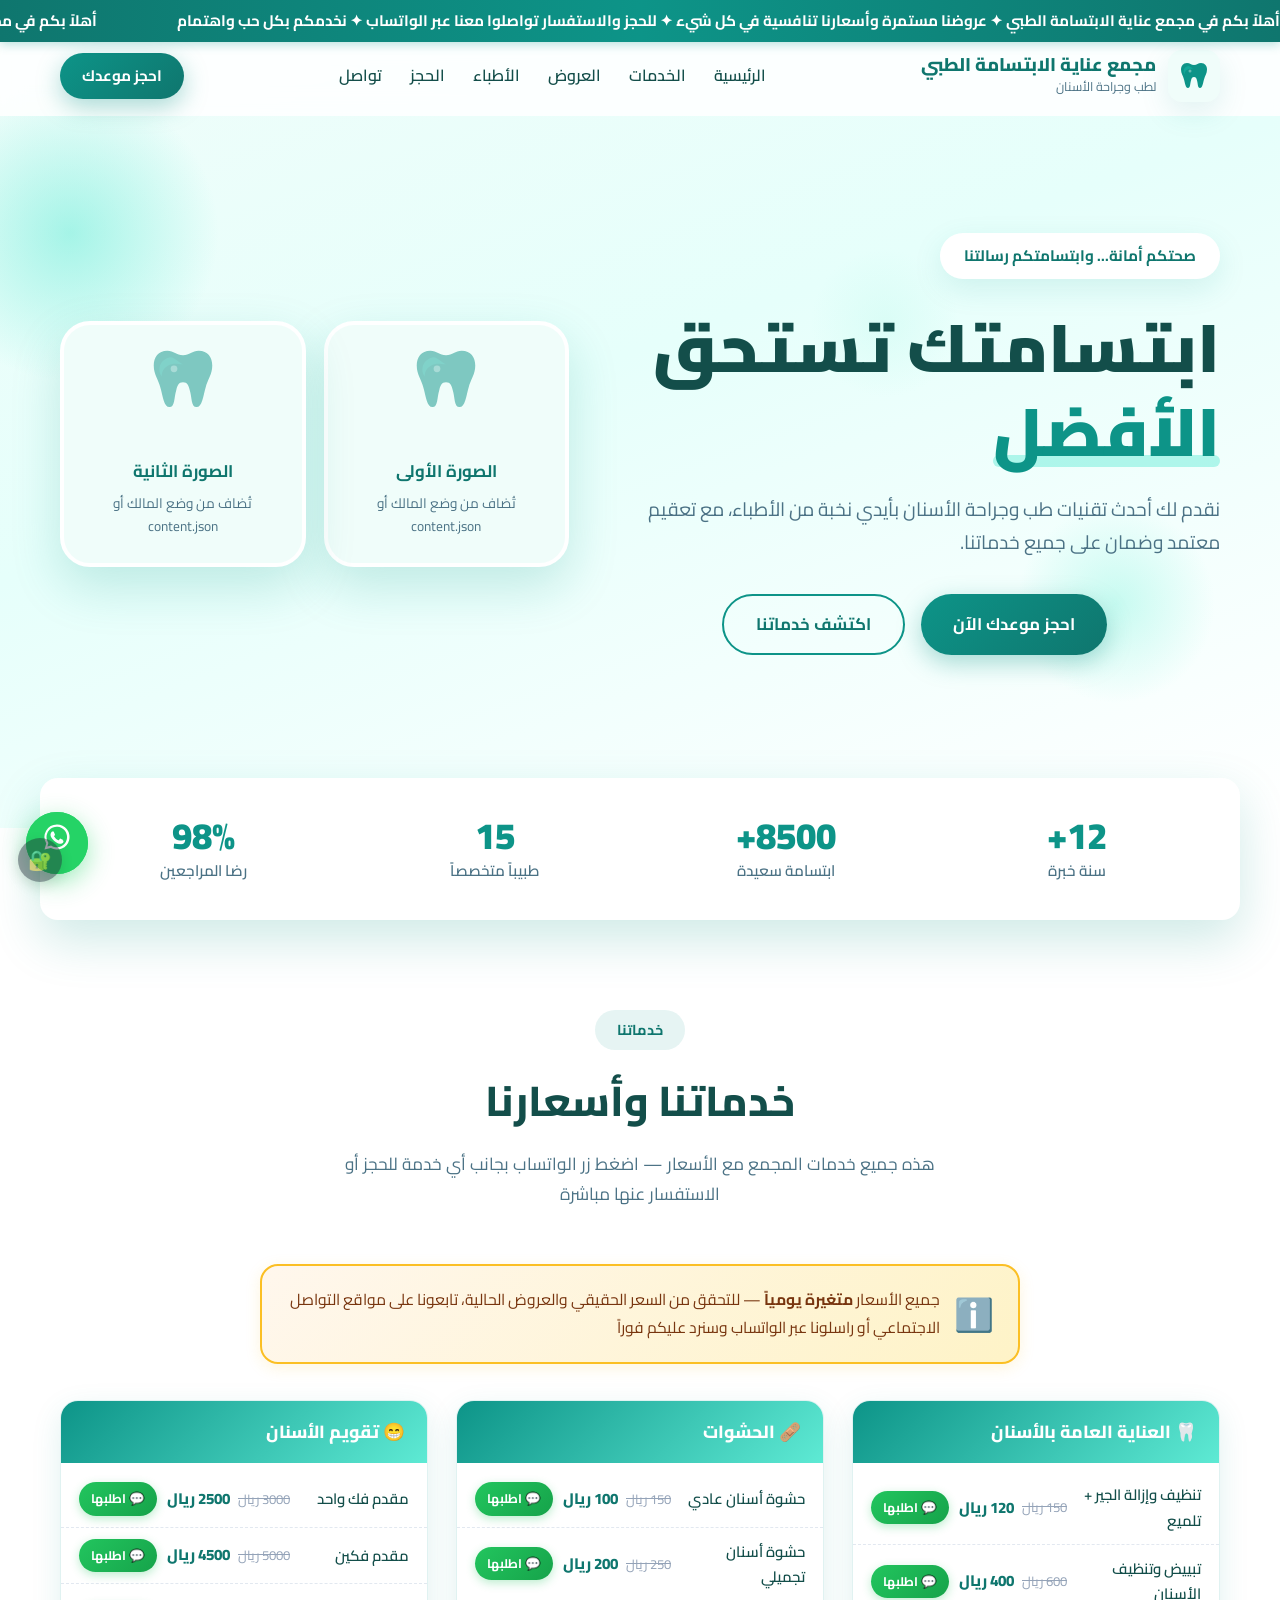
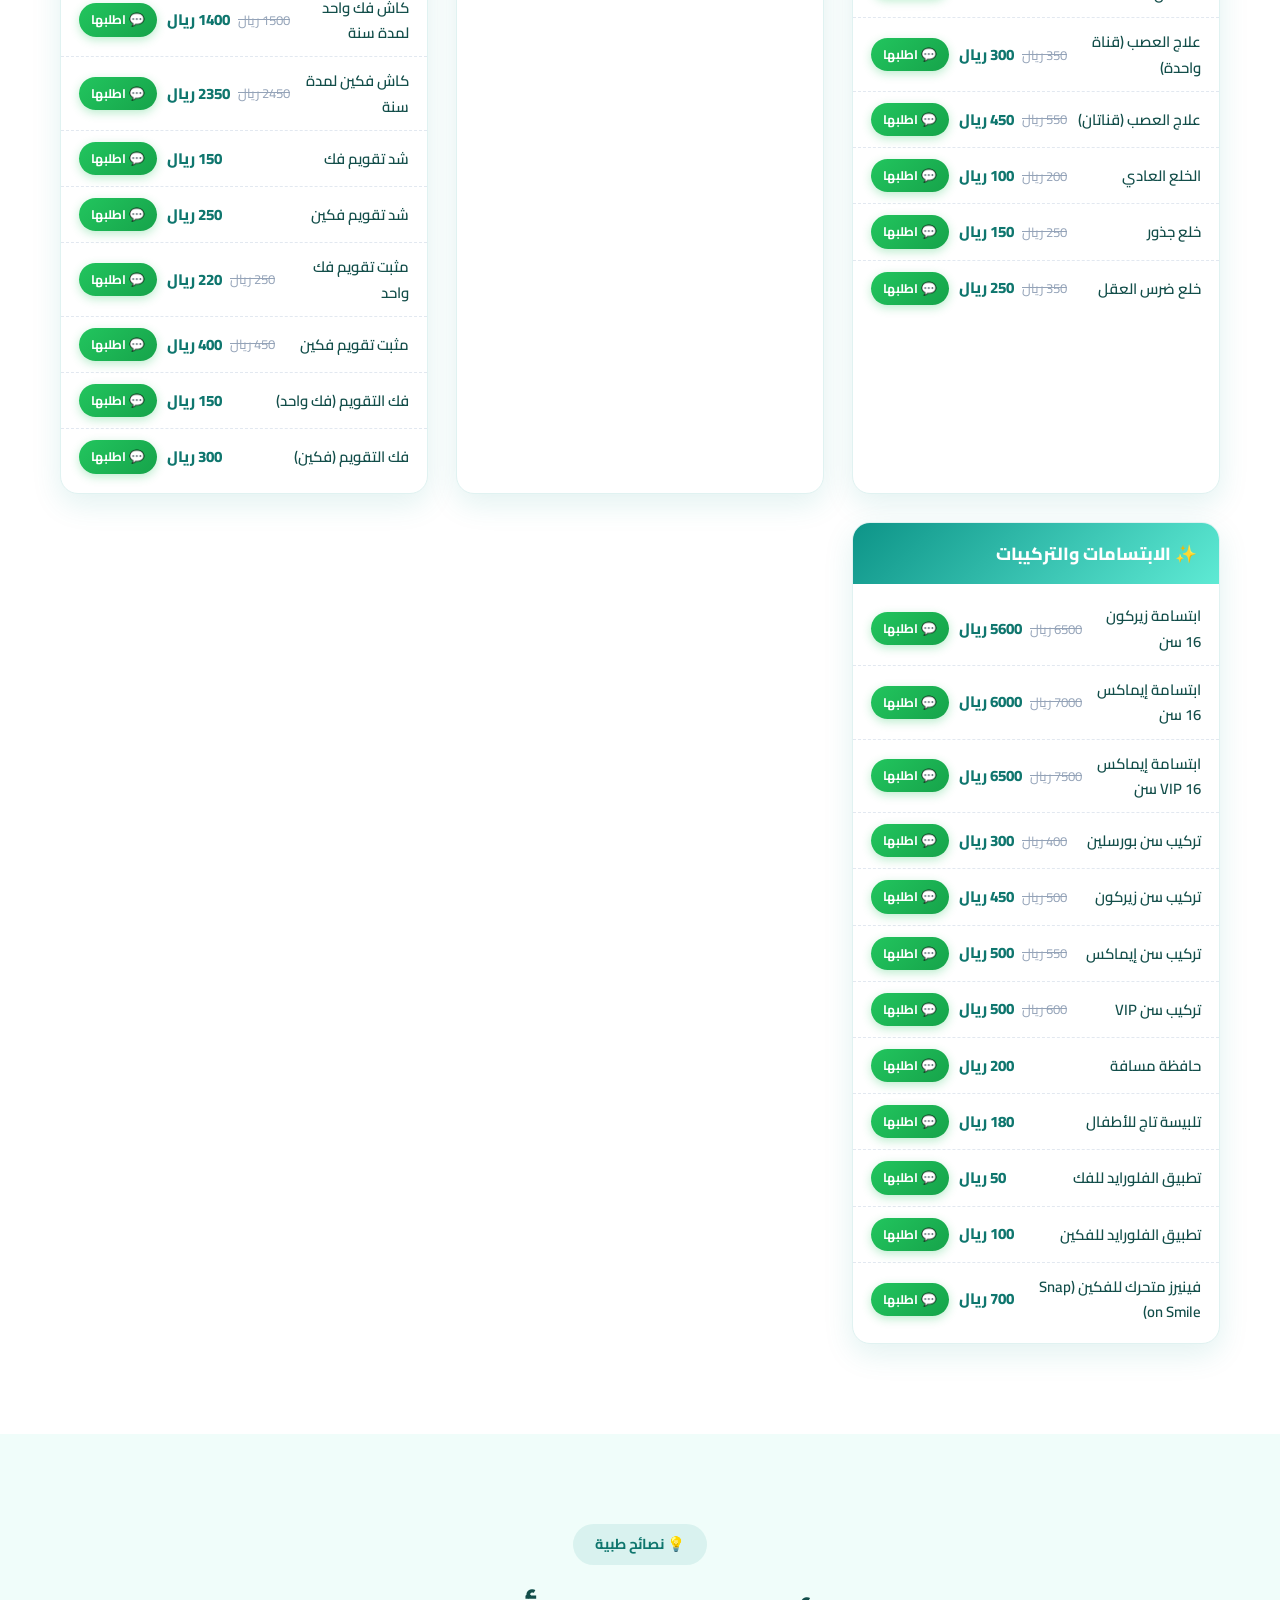
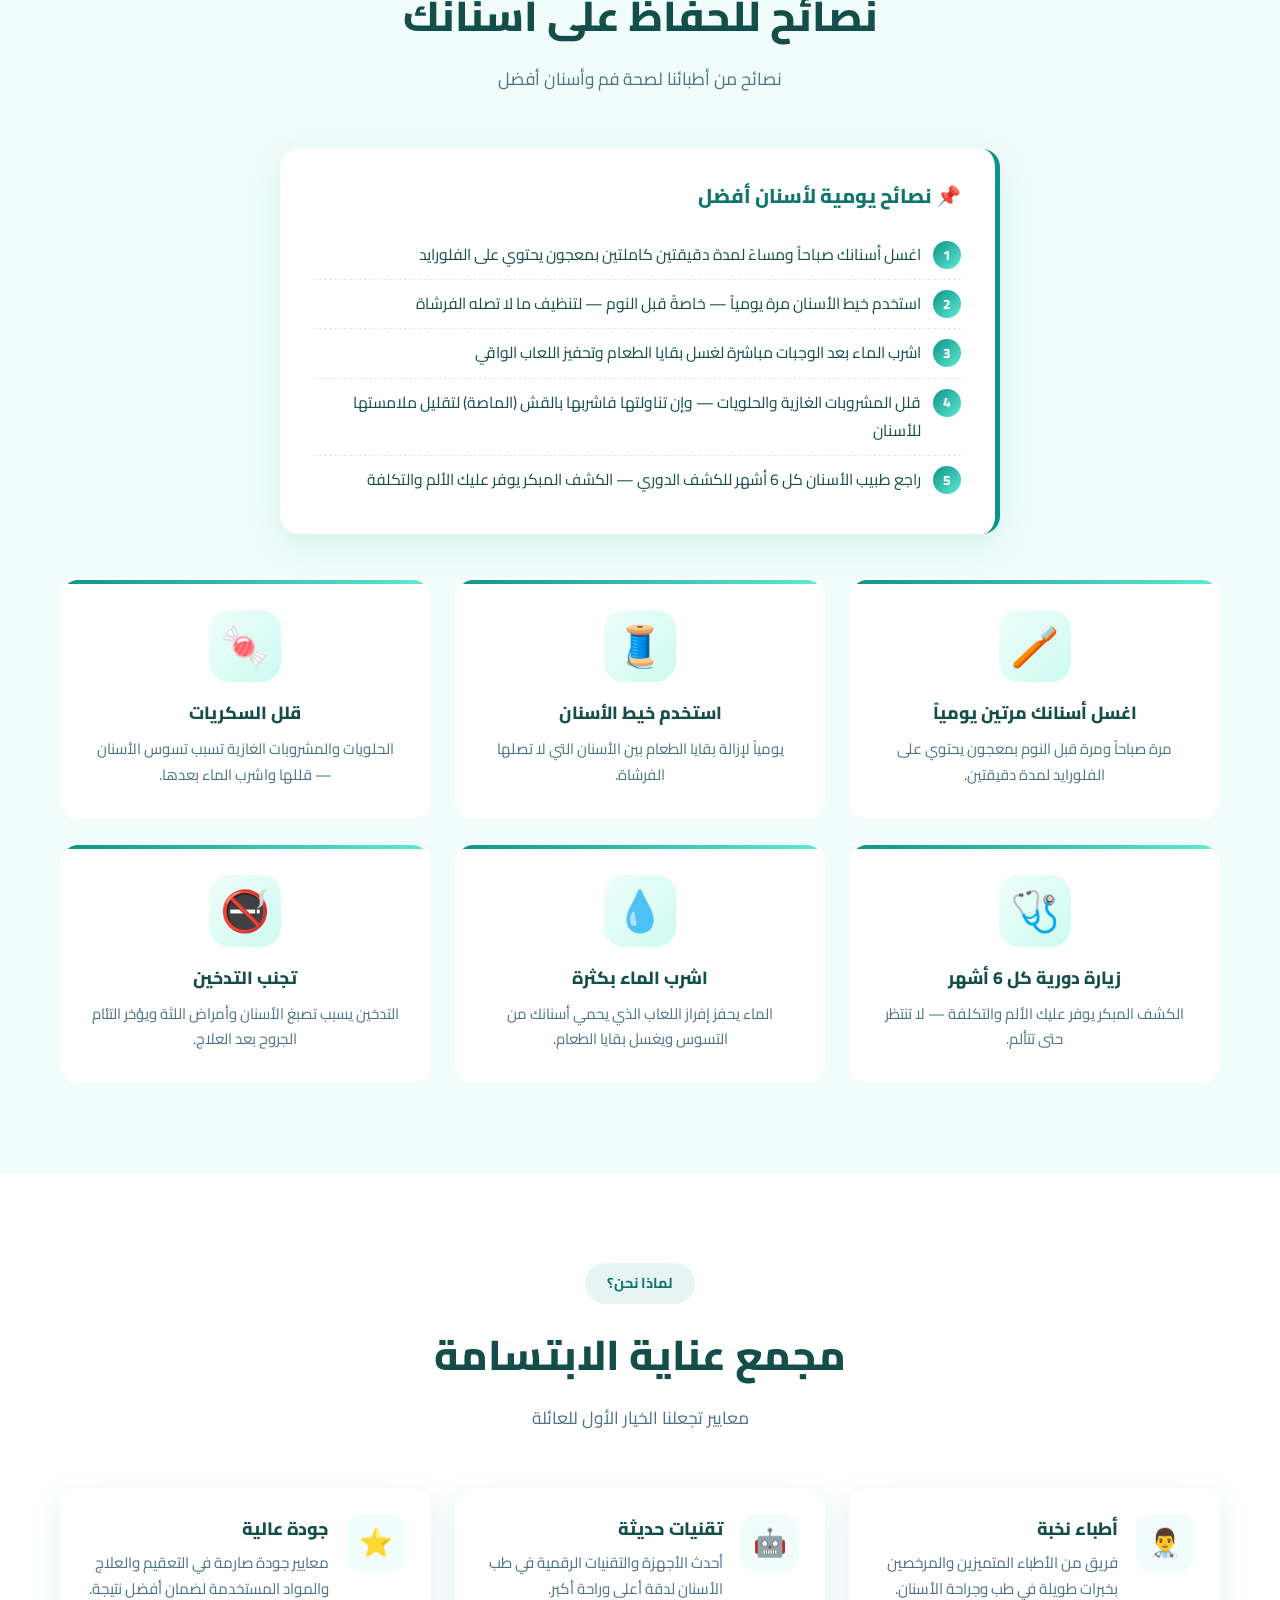
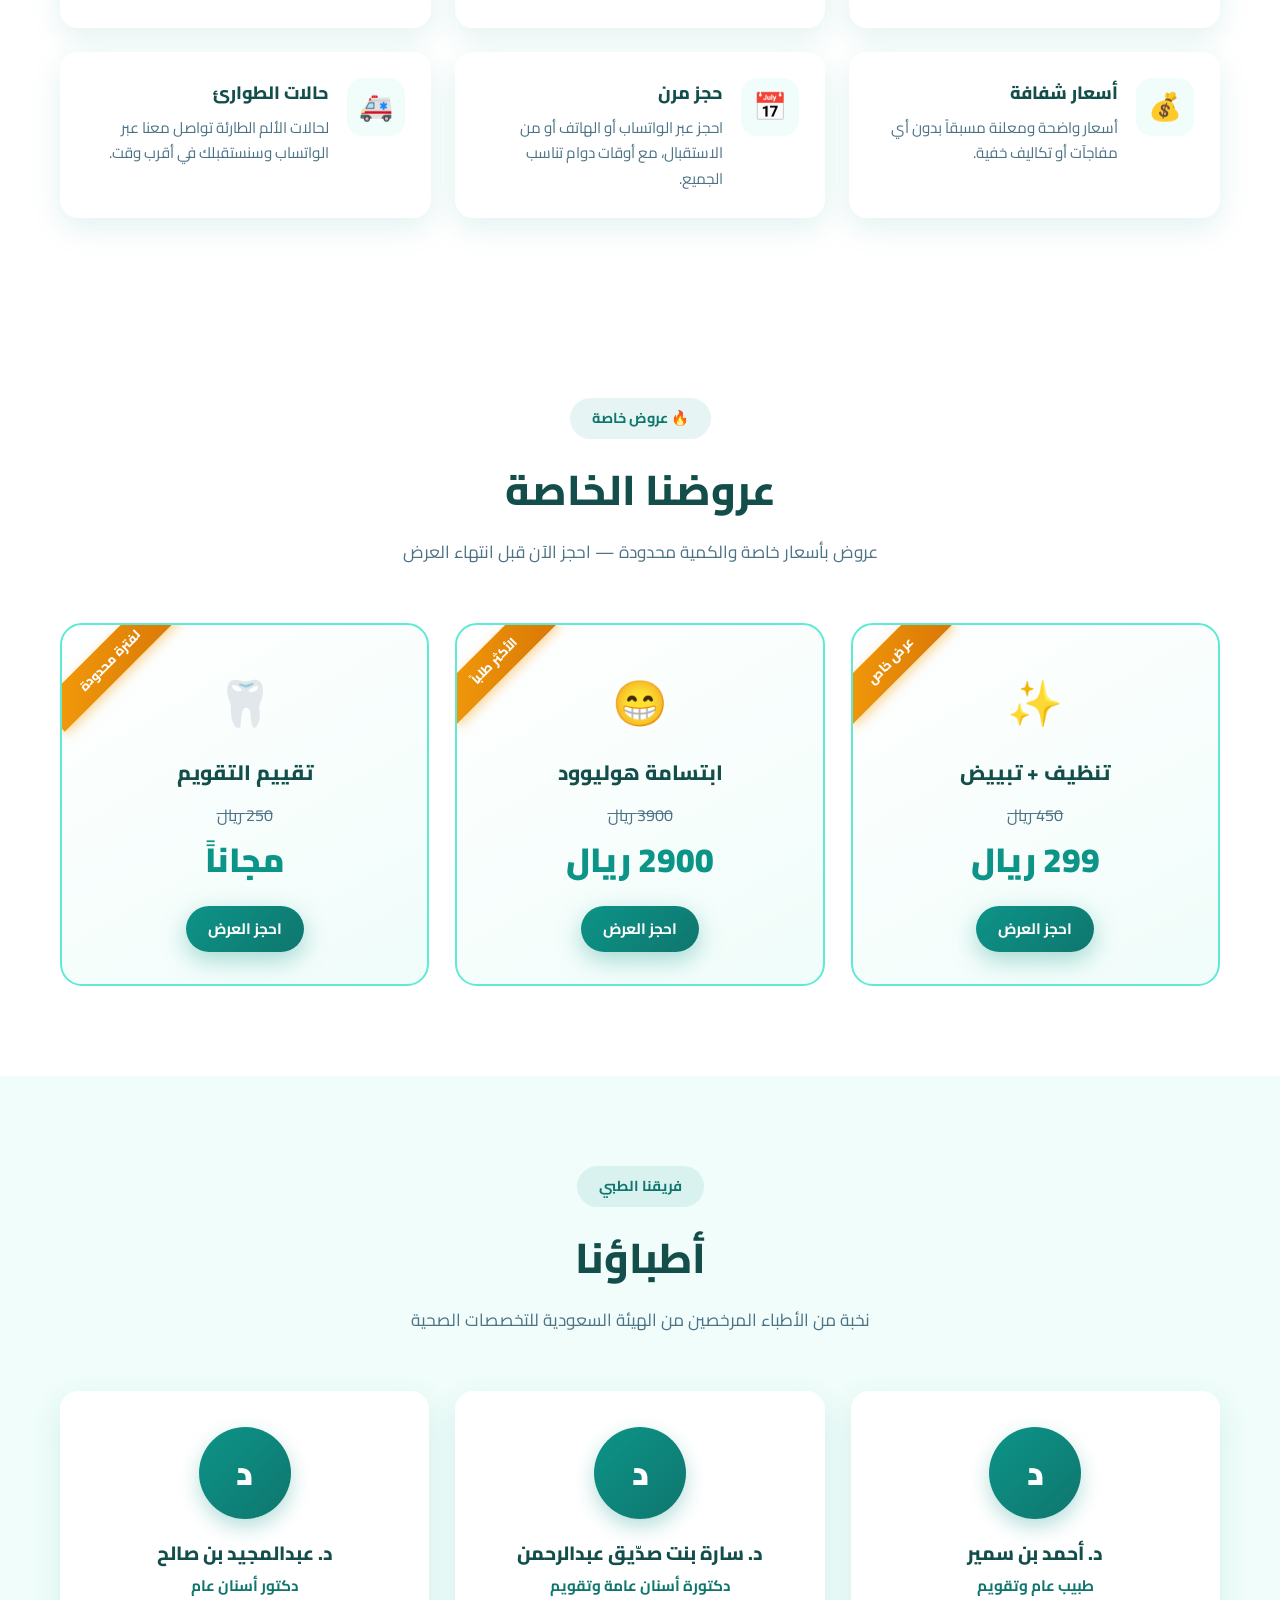
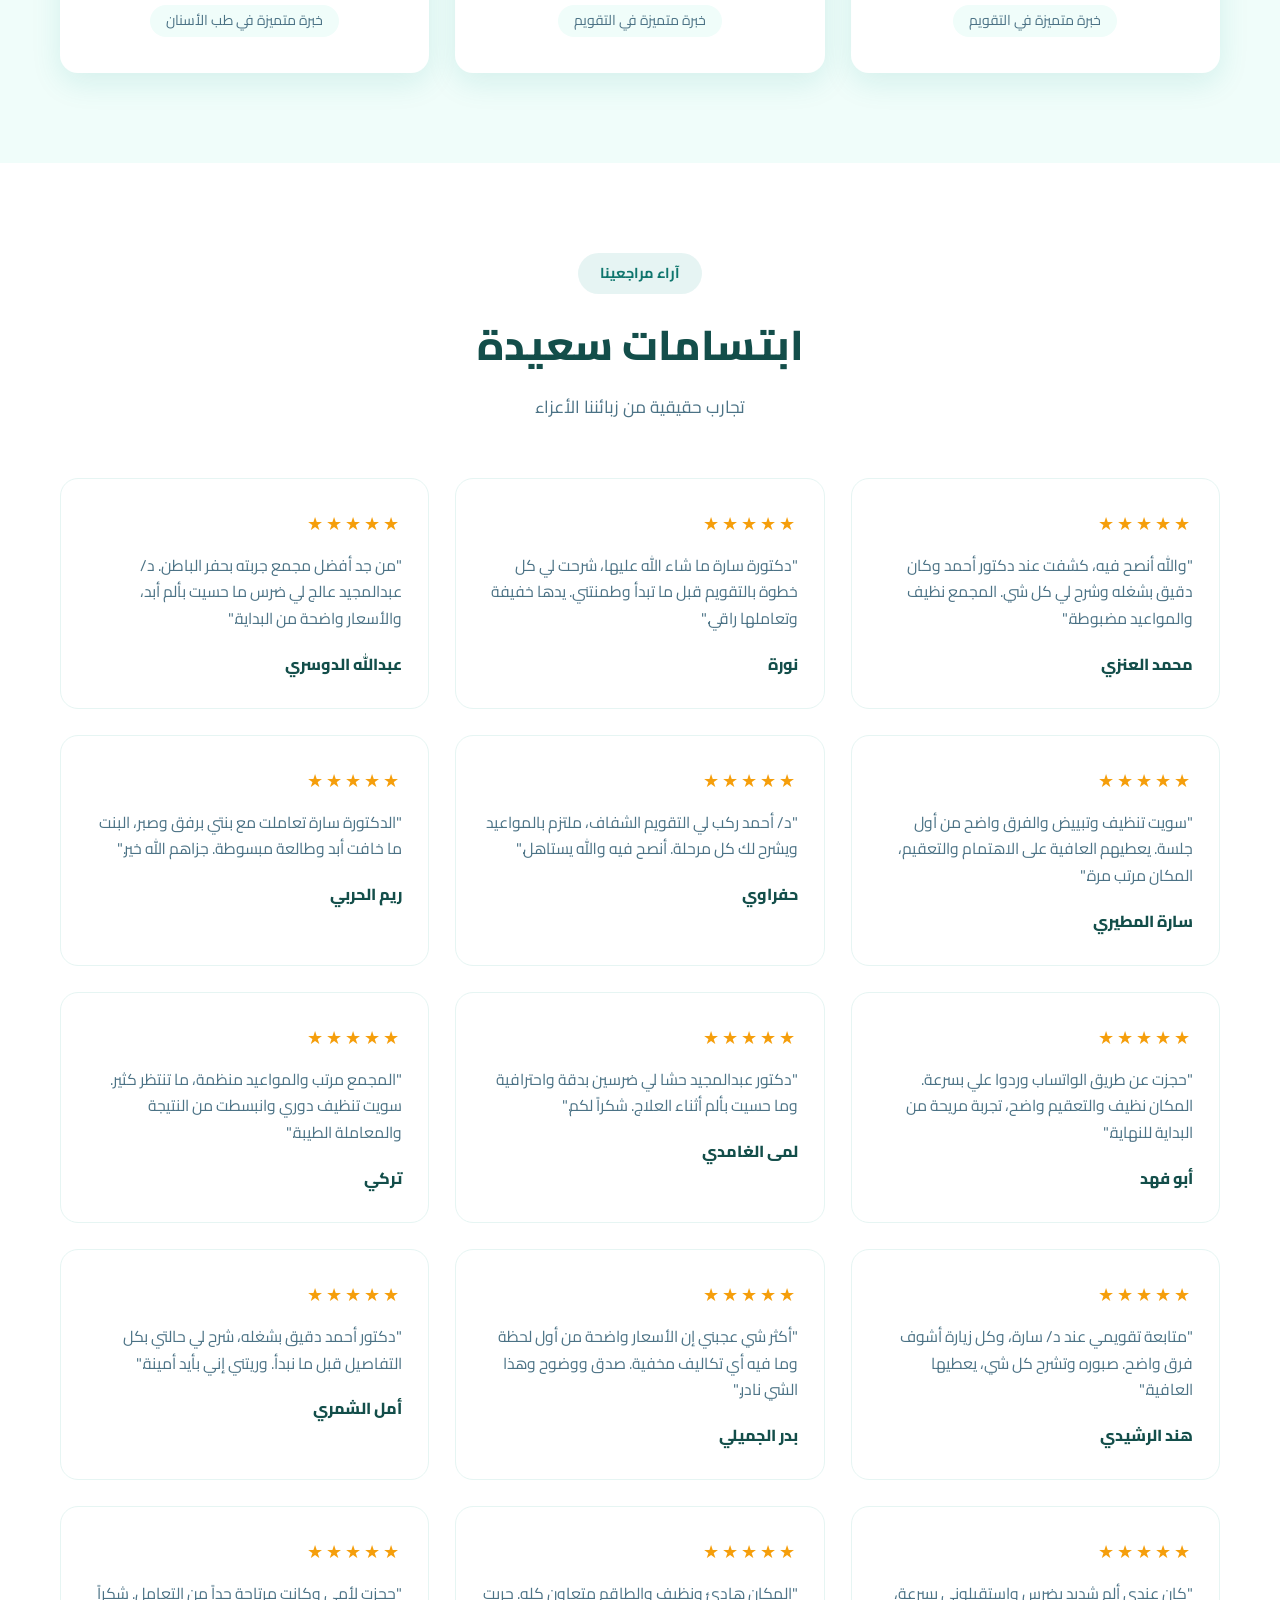
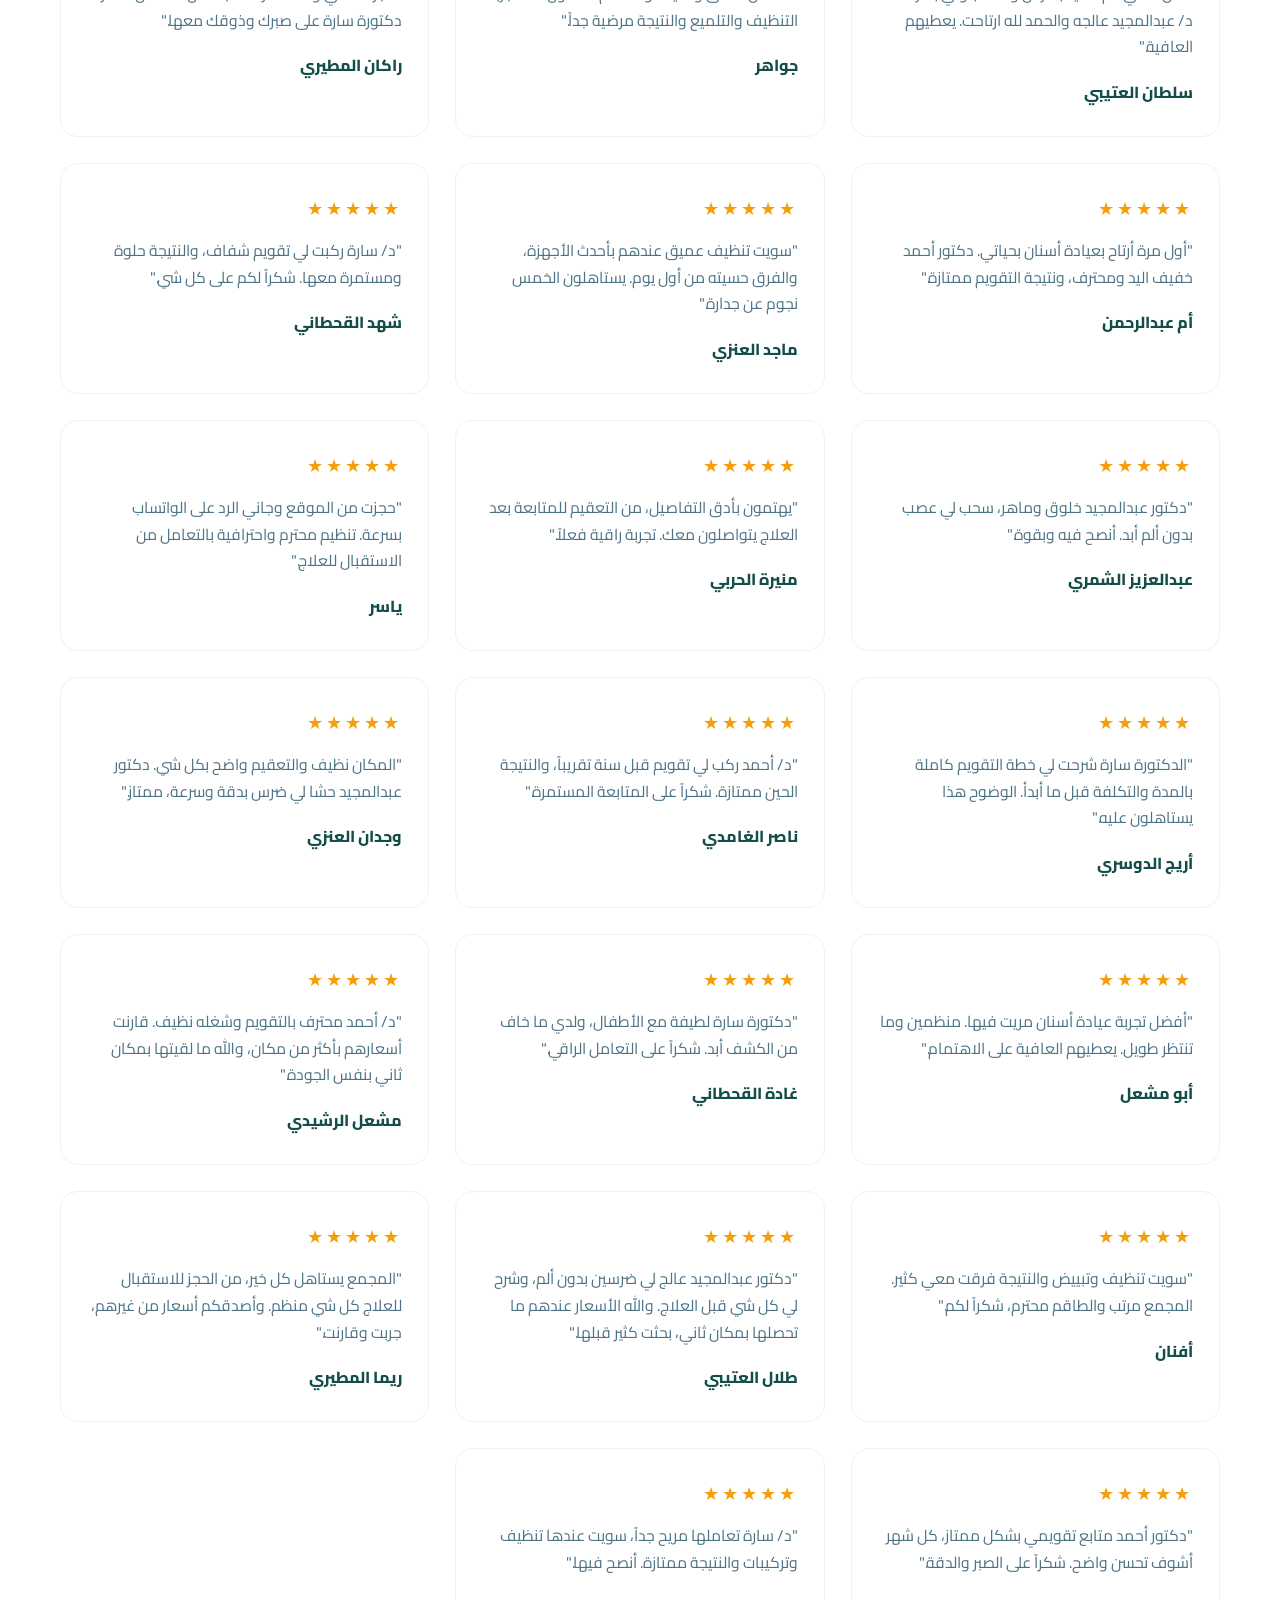
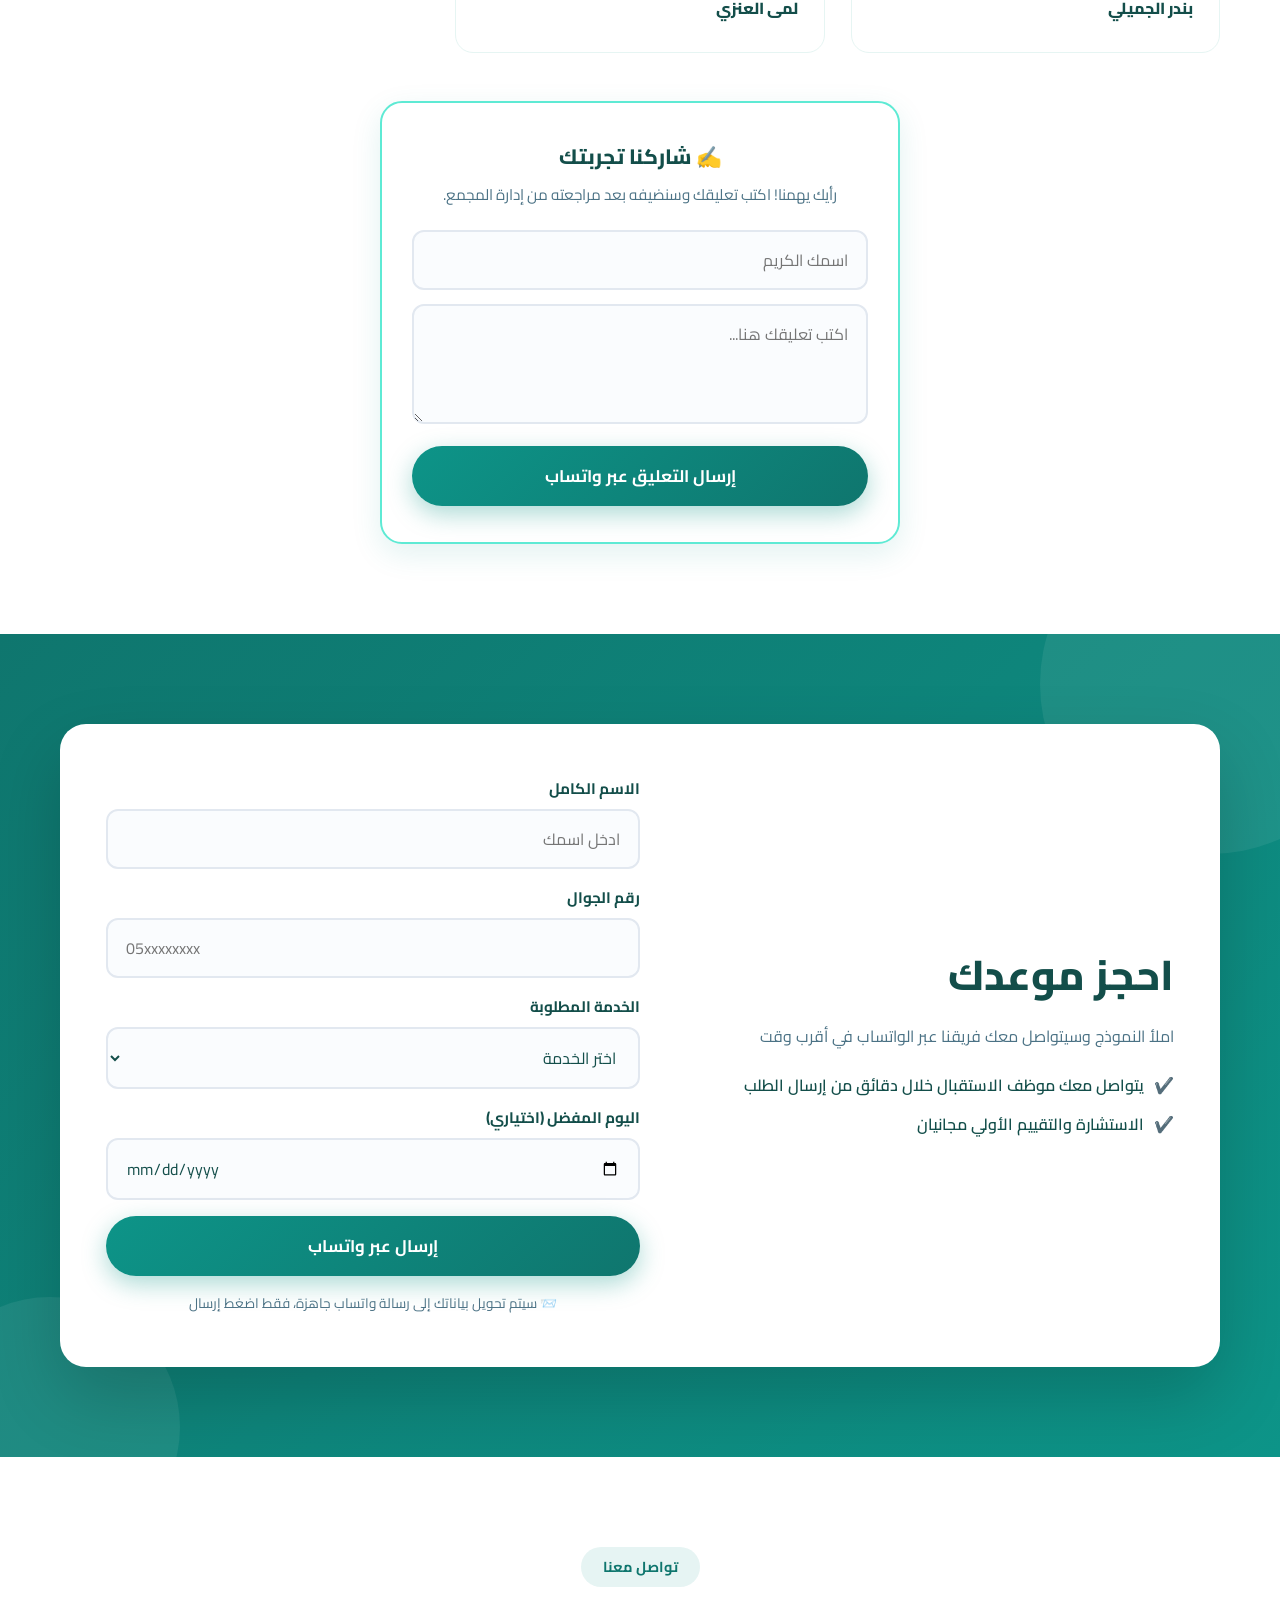
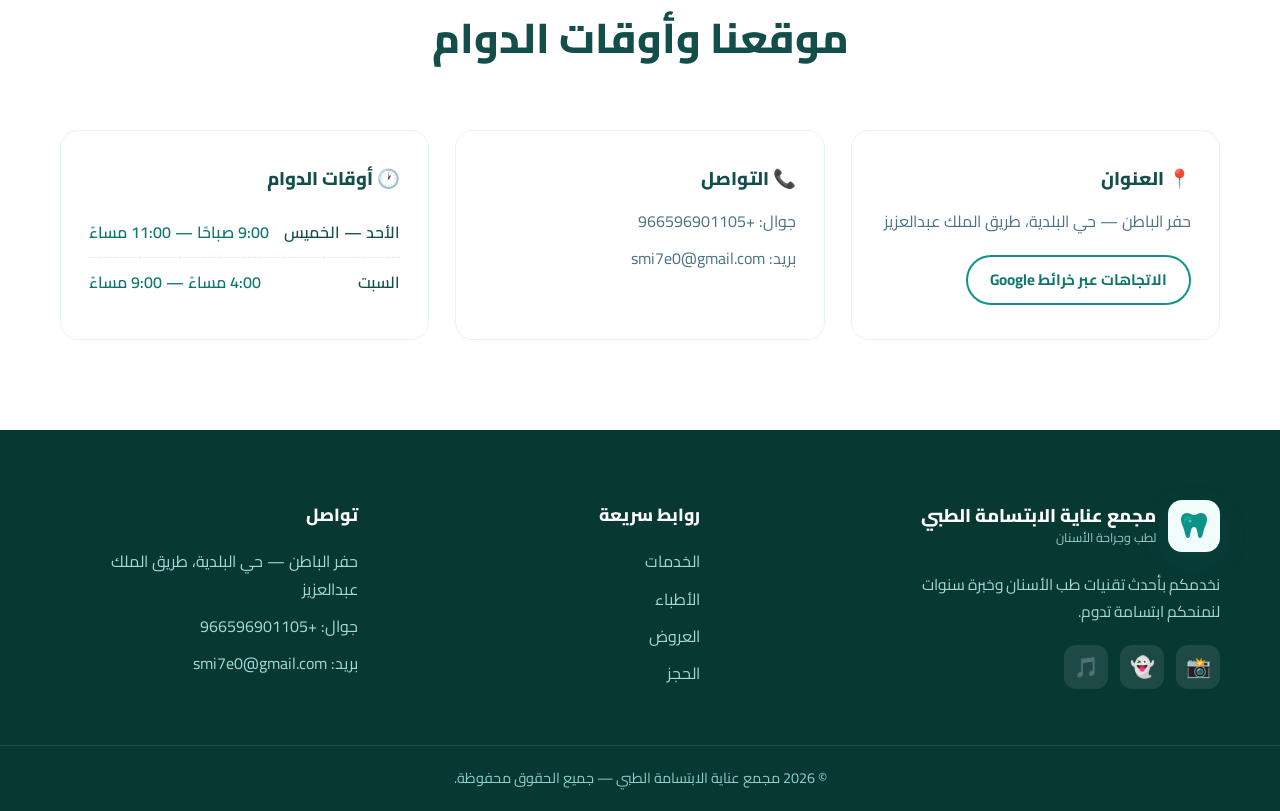
==== commit e1dc8642: "Add files via upload" ====
--- a/index.html
+++ b/index.html
@@ -71,13 +71,23 @@
           </div>
         </div>
         <div class="hero-image-side">
-          <div class="hero-image-frame" id="heroImageFrame">
-            <div class="hero-image-placeholder" id="heroImagePlaceholder">
-              <span class="hero-image-icon"><img src="icon.svg" alt="" width="72" height="72" style="opacity:.5"></span>
-              <p>أضف صورتك هنا من content.json</p>
-              <p class="hero-image-hint">ضع رابط الصورة في خانة image</p>
-            </div>
-            <img id="heroImage" class="hero-image" alt="" style="display:none;">
+          <div class="hero-images-grid">
+            <div class="hero-image-frame" id="heroImageFrame">
+              <div class="hero-image-placeholder" id="heroImagePlaceholder">
+                <span class="hero-image-icon"><img src="icon.svg" alt="" width="72" height="72" style="opacity:.5"></span>
+                <p>الصورة الأولى</p>
+                <p class="hero-image-hint">تُضاف من وضع المالك أو content.json</p>
+              </div>
+              <img id="heroImage1" class="hero-image" alt="" style="display:none;">
+            </div>
+            <div class="hero-image-frame" id="heroImageFrame2">
+              <div class="hero-image-placeholder" id="heroImagePlaceholder2">
+                <span class="hero-image-icon"><img src="icon.svg" alt="" width="72" height="72" style="opacity:.5"></span>
+                <p>الصورة الثانية</p>
+                <p class="hero-image-hint">تُضاف من وضع المالك أو content.json</p>
+              </div>
+              <img id="heroImage2" class="hero-image" alt="" style="display:none;">
+            </div>
           </div>
           <div class="hero-image-decor decor-1"></div>
           <div class="hero-image-decor decor-2"></div>
@@ -293,7 +303,18 @@
     <span class="whatsapp-icon"><svg xmlns="http://www.w3.org/2000/svg" viewBox="0 0 24 24" width="30" height="30" fill="#fff"><path d="M12 2a10 10 0 0 0-8.6 15.1L2 22l5.1-1.3A10 10 0 1 0 12 2zm0 18.2c-1.6 0-3.1-.4-4.4-1.2l-.3-.2-3 .8.8-2.9-.2-.3A8.2 8.2 0 1 1 12 20.2zm4.6-6.1c-.3-.1-1.5-.7-1.7-.8-.2-.1-.4-.1-.6.1-.2.3-.6.8-.8 1-.1.2-.3.2-.5.1a6.7 6.7 0 0 1-3.3-2.9c-.3-.4.2-.4.6-1.3.1-.2 0-.4 0-.5l-.8-1.8c-.2-.5-.4-.4-.6-.4h-.5c-.2 0-.5.1-.7.3-.2.3-.9.9-.9 2.2s.9 2.5 1 2.7c.1.2 1.8 2.8 4.4 3.9.6.3 1.1.4 1.5.6.6.2 1.2.2 1.6.1.5-.1 1.5-.6 1.7-1.2.2-.6.2-1.1.2-1.2-.1-.1-.3-.2-.5-.3z"/></svg></span>
   </a>
 
+  <!-- ===== شريط أدوات مالك الموقع (يظهر فقط بعد الدخول) ===== -->
+  <div class="admin-toolbar" id="adminToolbar" hidden>
+    <span class="admin-toolbar-title">🔐 وضع المالك</span>
+    <button type="button" id="adminDownloadBtn" class="admin-btn">⬇️ تحميل content.json بالتعديلات</button>
+    <button type="button" id="adminResetBtn" class="admin-btn">↩️ التراجع عن كل التعديلات</button>
+    <button type="button" id="adminExitBtn" class="admin-btn">❌ إنهاء وضع التعديل</button>
+  </div>
+  <button type="button" class="admin-entry-btn" id="adminEntryBtn" title="دخول المالك">🔐</button>
+  <input type="file" id="adminFileInput" accept="image/*" hidden>
+
   <script src="main.js"></script>
+  <script src="admin.js"></script>
   <script>
     if ('serviceWorker' in navigator) {
       window.addEventListener('load', () => navigator.serviceWorker.register('sw.js'));
--- a/style.css
+++ b/style.css
@@ -1036,7 +1036,7 @@
   display: flex;
   gap: 80px;
   white-space: nowrap;
-  animation: marquee 40s linear infinite;
+  animation: marquee 32.5s linear infinite;
 }
 
 .announcement-text {
@@ -1050,6 +1050,11 @@
 @keyframes marquee {
   from { transform: translateX(-50%); }
   to { transform: translateX(0); }
+}
+
+/* إيقاف مؤقت عند مرور الماوس لقراءة الرسالة كاملة */
+.announcement-bar:hover .announcement-track {
+  animation-play-state: paused;
 }
 
 /* ===== Hero Image ===== */
@@ -1499,3 +1504,154 @@
     flex-wrap: wrap;
   }
 }
+
+/* ===== مربعا صور الهيرو جنباً إلى جنب ===== */
+.hero-images-grid {
+  display: grid;
+  grid-template-columns: 1fr 1fr;
+  gap: 18px;
+  width: 100%;
+}
+
+.hero-images-grid .hero-image-frame {
+  max-width: 100%;
+}
+
+.hero-images-grid .hero-image-frame:nth-child(2) {
+  animation: floatImage 7s ease-in-out infinite reverse;
+}
+
+@media (max-width: 640px) {
+  .hero-images-grid {
+    gap: 10px;
+  }
+  .hero-images-grid .hero-image-placeholder {
+    padding: 12px;
+  }
+  .hero-images-grid .hero-image-placeholder p {
+    font-size: 0.8rem;
+  }
+  .hero-images-grid .hero-image-hint {
+    display: none;
+  }
+  .hero-images-grid .hero-image-icon img {
+    width: 40px;
+    height: 40px;
+  }
+}
+
+/* ===== زر دخول المالك (رمز قفل صغير أسفل الصفحة) ===== */
+.admin-entry-btn {
+  position: fixed;
+  bottom: 18px;
+  left: 18px;
+  z-index: 500;
+  width: 44px;
+  height: 44px;
+  border-radius: 50%;
+  border: none;
+  background: #1f2937;
+  color: #fff;
+  font-size: 1.2rem;
+  cursor: pointer;
+  opacity: 0.45;
+  transition: opacity 0.25s ease, transform 0.25s ease;
+  box-shadow: 0 4px 14px rgba(0, 0, 0, 0.25);
+}
+.admin-entry-btn:hover {
+  opacity: 1;
+  transform: scale(1.08);
+}
+body.admin-mode .admin-entry-btn {
+  opacity: 1;
+  background: var(--primary, #0d9488);
+}
+
+/* ===== شريط أدوات المالك ===== */
+.admin-toolbar {
+  position: fixed;
+  bottom: 0;
+  right: 0;
+  left: 0;
+  z-index: 600;
+  display: flex;
+  align-items: center;
+  justify-content: center;
+  flex-wrap: wrap;
+  gap: 10px;
+  padding: 10px 14px;
+  background: #1f2937;
+  color: #fff;
+  box-shadow: 0 -4px 20px rgba(0, 0, 0, 0.3);
+}
+.admin-toolbar[hidden] {
+  display: none;
+}
+.admin-toolbar-title {
+  font-weight: 800;
+  font-size: 0.95rem;
+}
+.admin-btn {
+  border: 1px solid rgba(255, 255, 255, 0.35);
+  background: rgba(255, 255, 255, 0.08);
+  color: #fff;
+  padding: 7px 14px;
+  border-radius: 8px;
+  font-family: inherit;
+  font-size: 0.85rem;
+  font-weight: 700;
+  cursor: pointer;
+  transition: background 0.2s ease;
+}
+.admin-btn:hover {
+  background: rgba(255, 255, 255, 0.2);
+}
+
+/* ===== أزرار التعديل (تظهر فقط في وضع المالك) ===== */
+.edit-btn {
+  position: absolute;
+  top: -10px;
+  left: -6px;
+  z-index: 400;
+  border: none;
+  background: #f59e0b;
+  color: #1f2937;
+  font-family: inherit;
+  font-size: 0.72rem;
+  font-weight: 800;
+  padding: 4px 9px;
+  border-radius: 20px;
+  cursor: pointer;
+  box-shadow: 0 3px 10px rgba(0, 0, 0, 0.25);
+  transition: transform 0.2s ease, background 0.2s ease;
+  white-space: nowrap;
+}
+.edit-btn:hover {
+  background: #fbbf24;
+  transform: scale(1.08);
+}
+
+/* زر تعديل الشريط المتحرك: ثابت أعلى الشاشة */
+.announcement-bar .edit-btn {
+  position: fixed;
+  top: 3px;
+  left: 8px;
+  z-index: 700;
+}
+
+body.admin-mode [data-edit] {
+  outline: 2px dashed rgba(245, 158, 11, 0.7);
+  outline-offset: 3px;
+}
+body.admin-mode .announcement-bar[data-edit] {
+  outline-offset: -2px;
+}
+body:not(.admin-mode) .edit-btn {
+  display: none;
+}
+
+/* تباعد أسفل الصفحة عند فتح شريط المالك حتى لا يغطي المحتوى */
+body.admin-mode {
+  padding-bottom: 70px;
+}
+
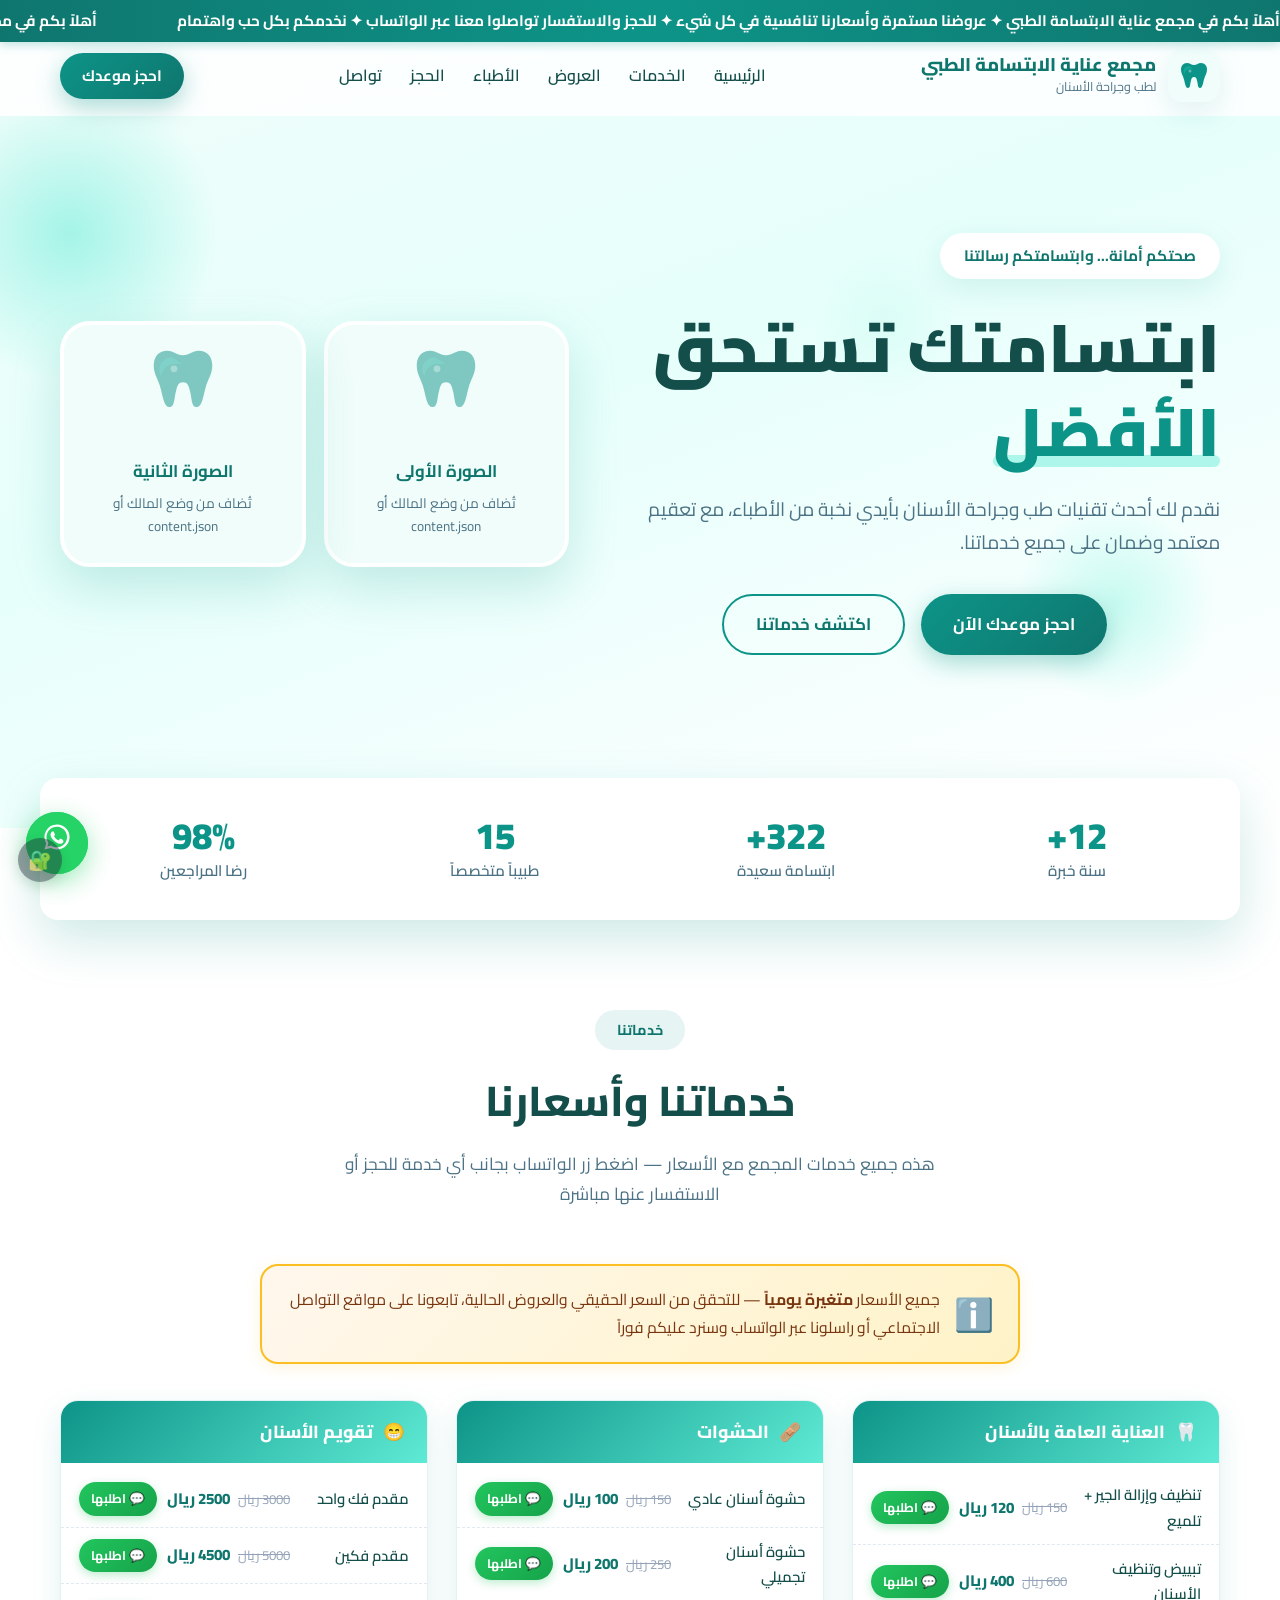
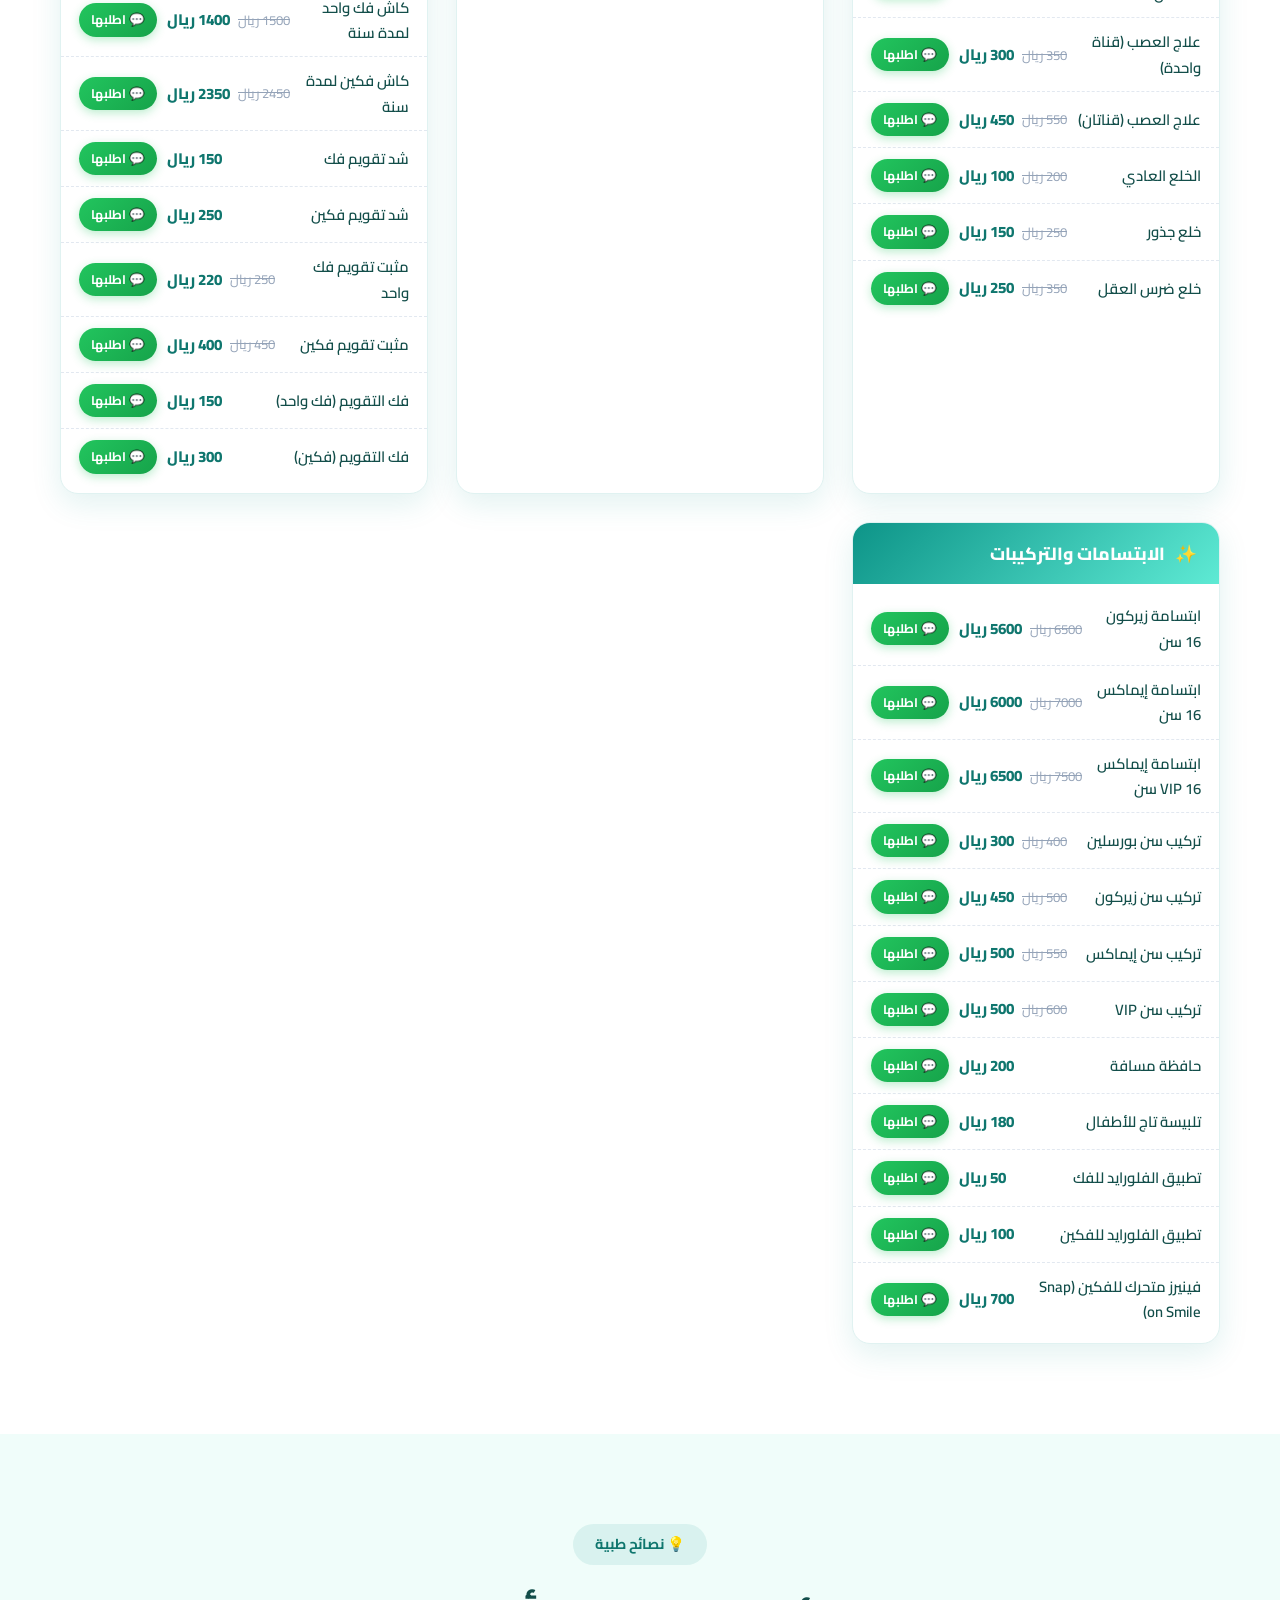
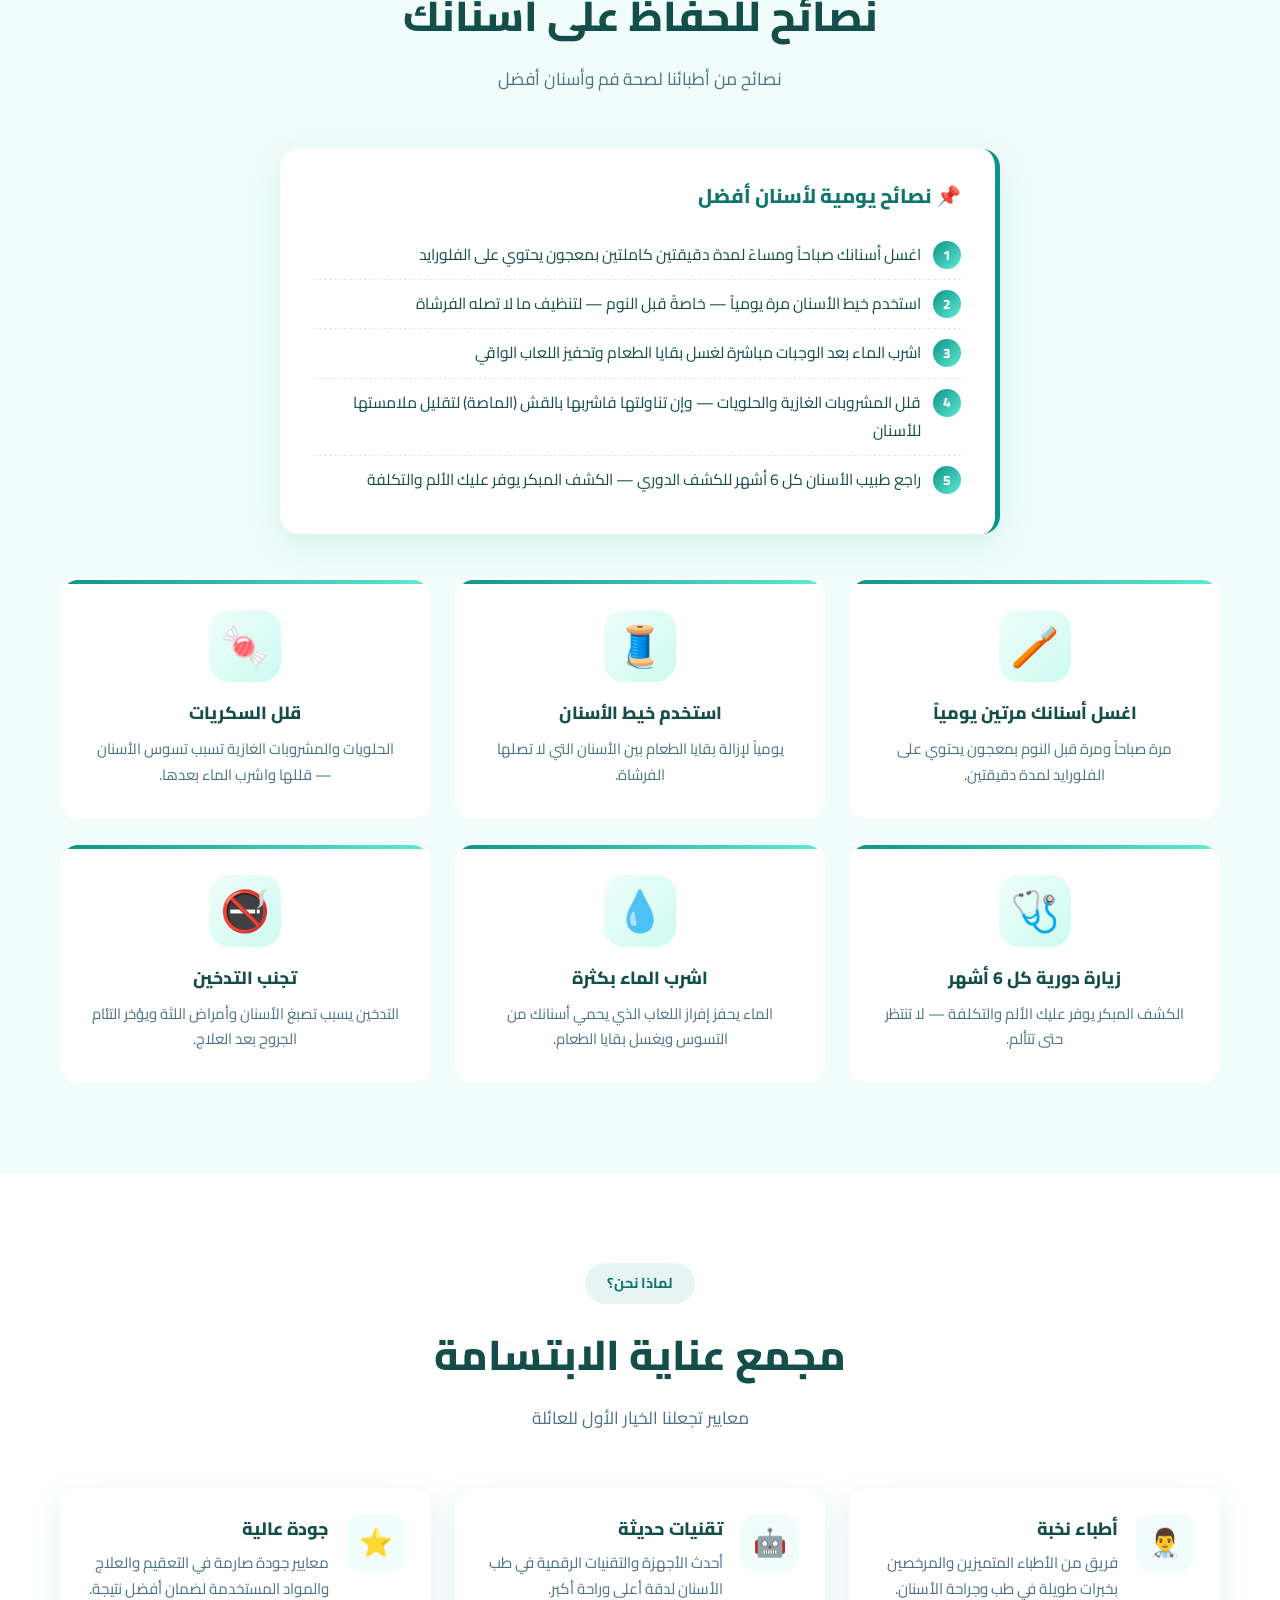
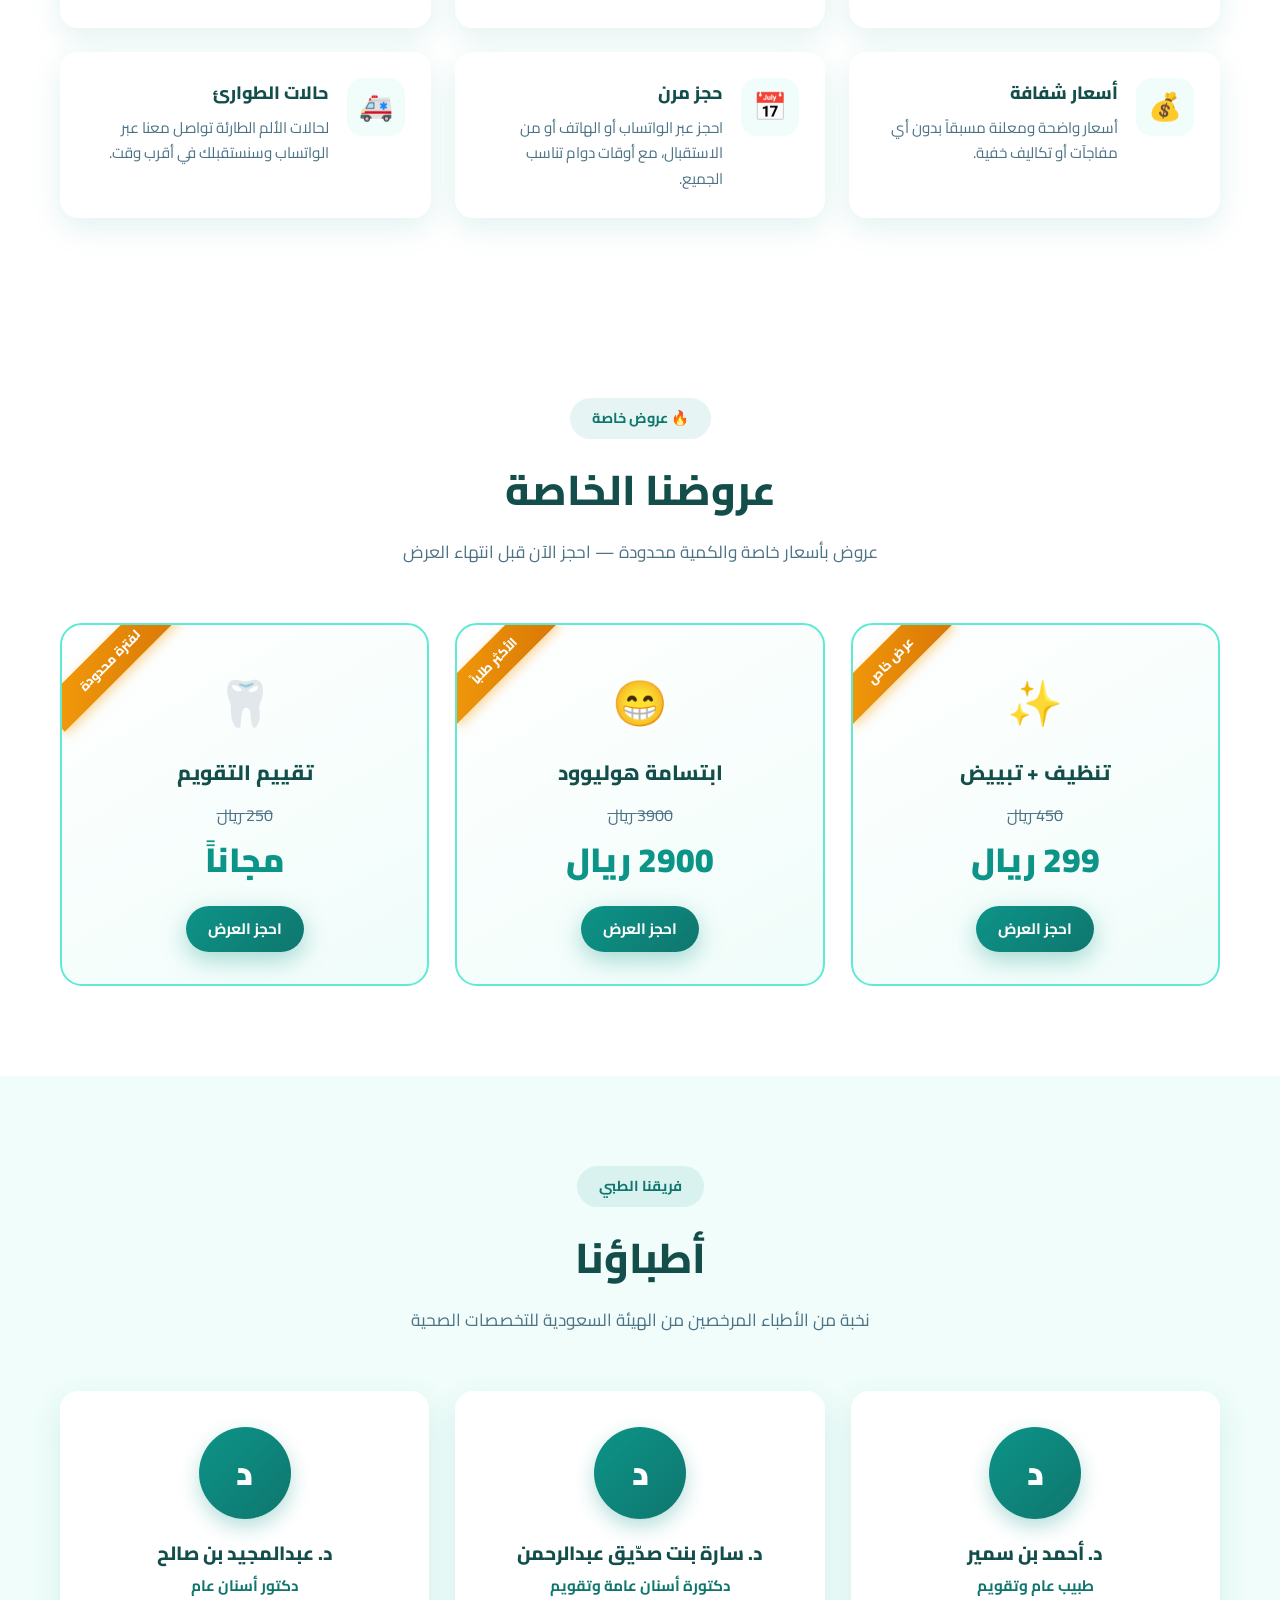
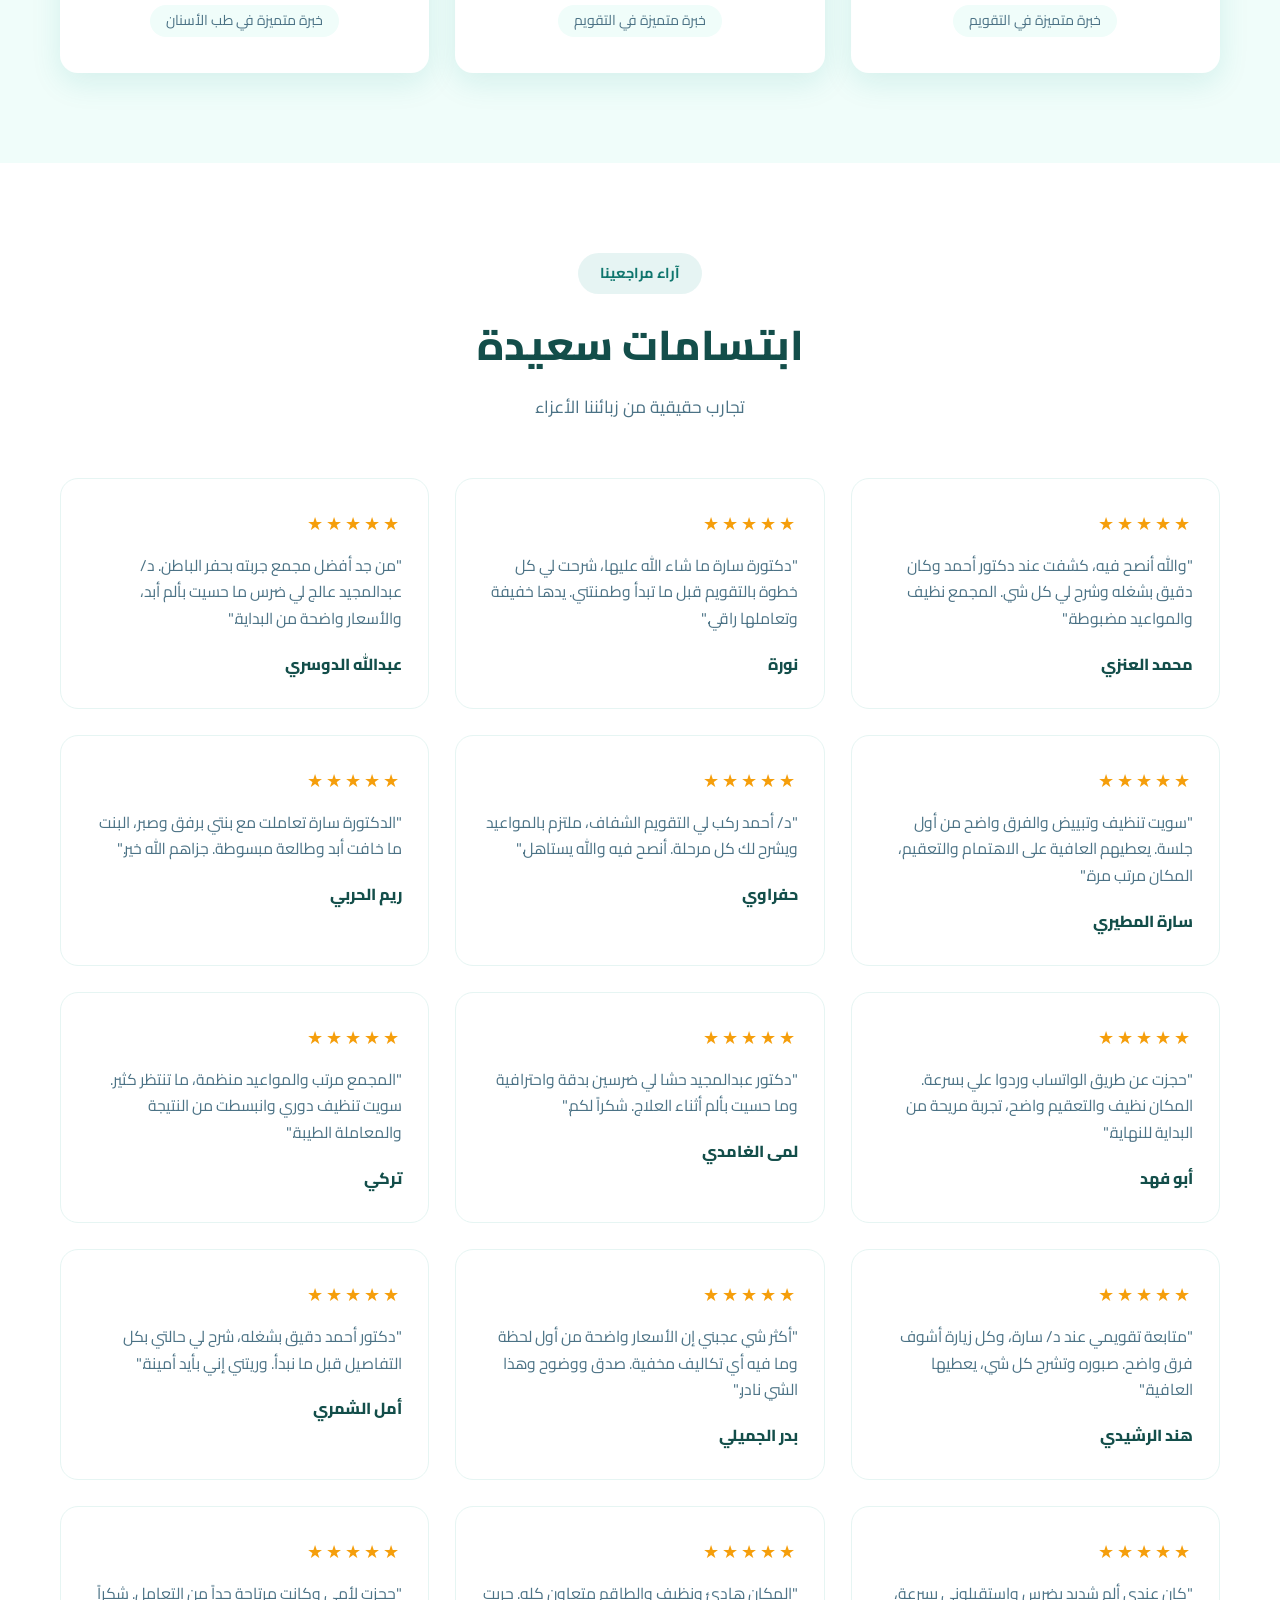
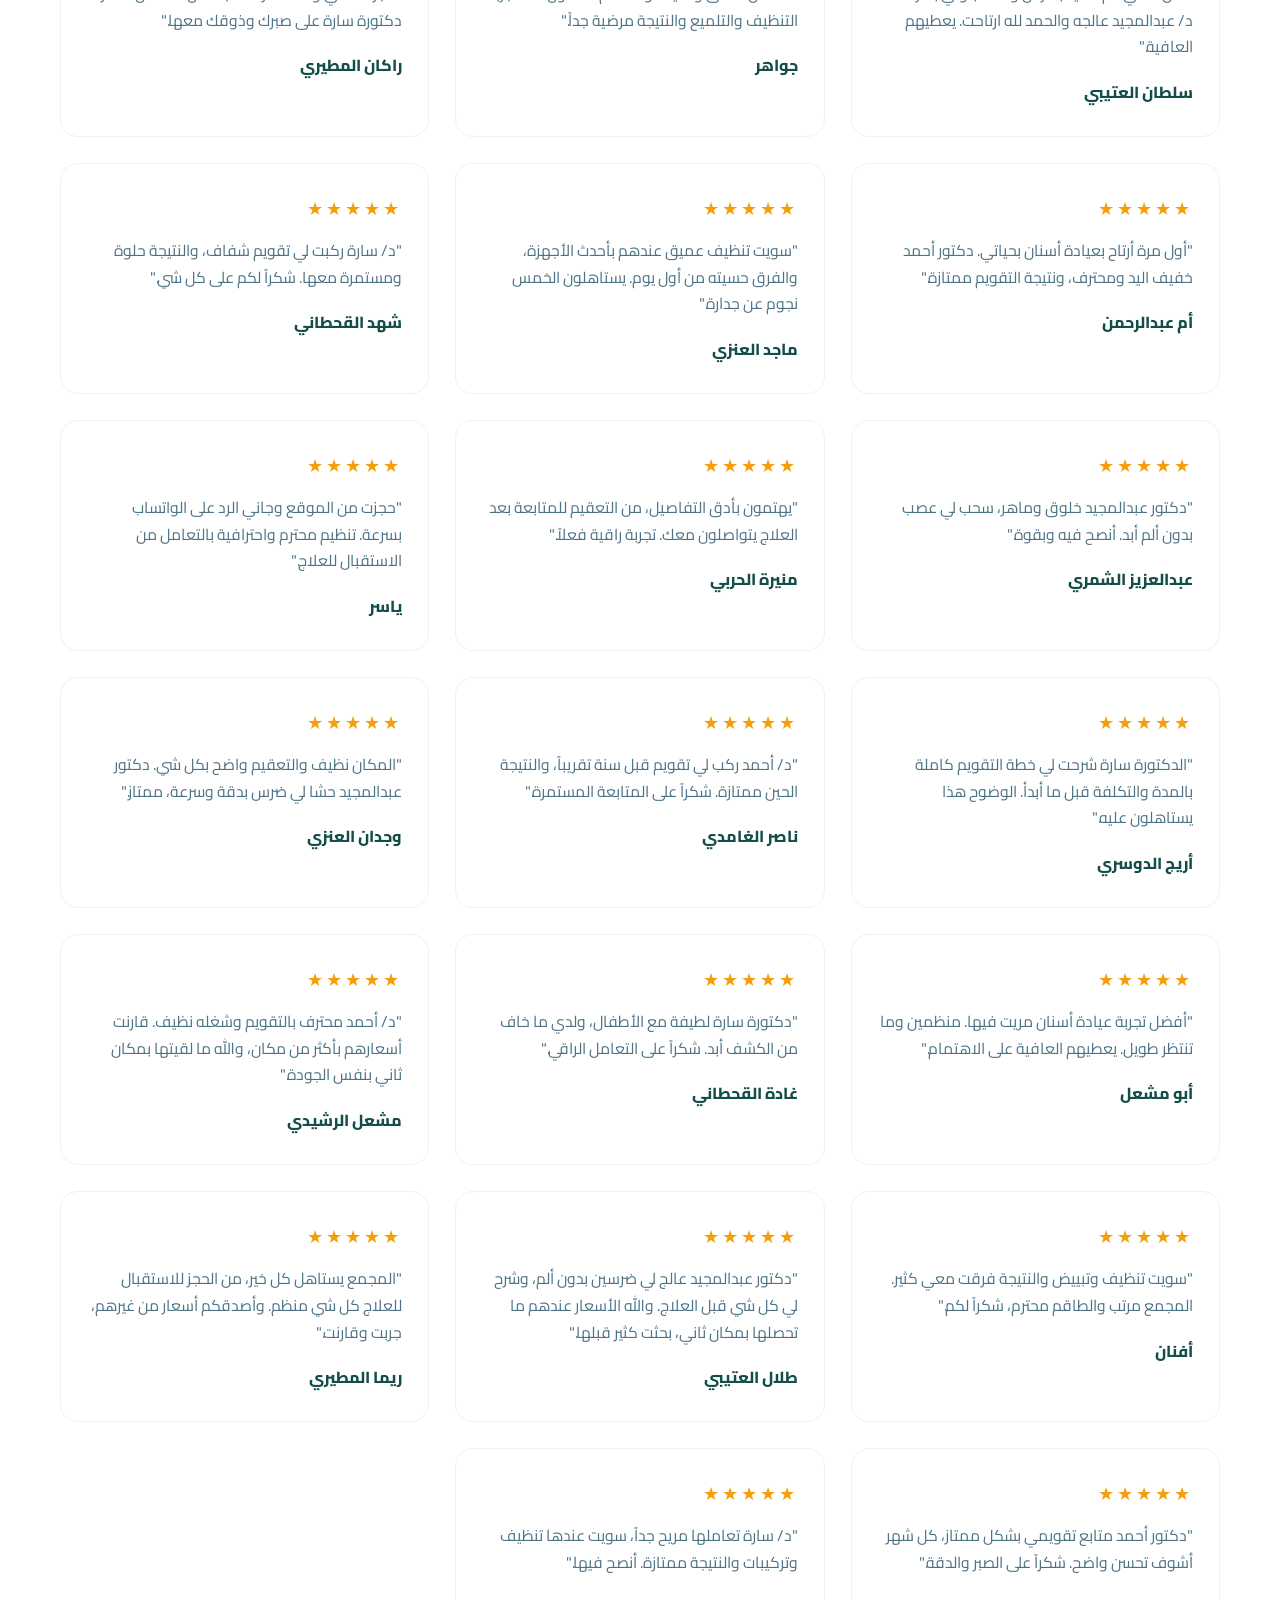
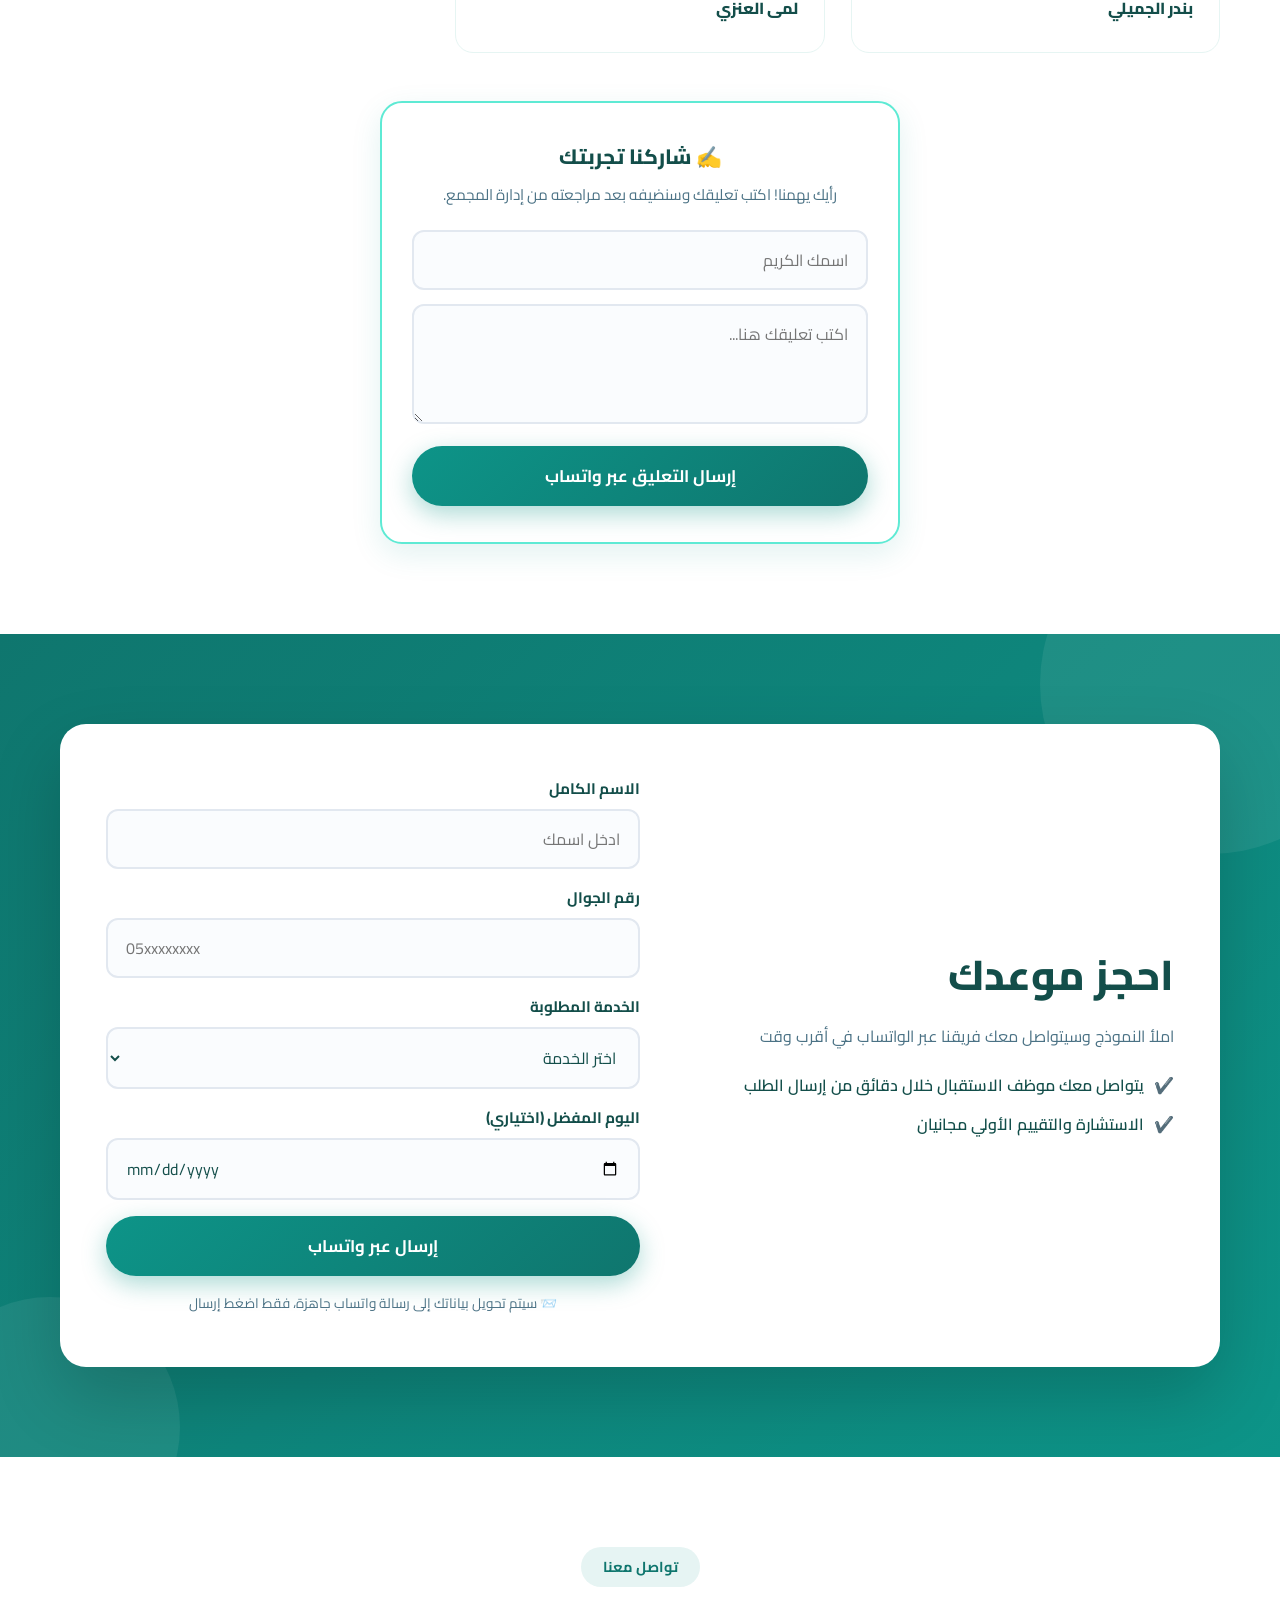
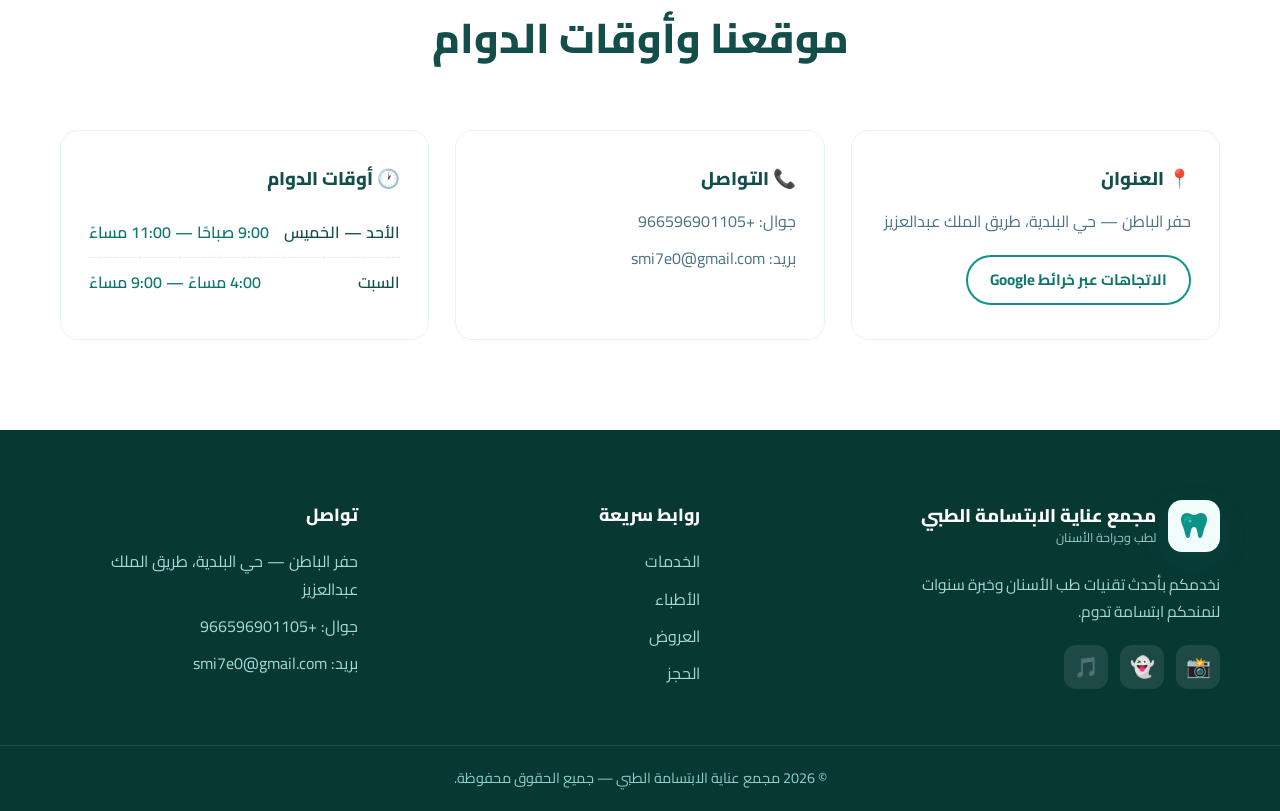
==== commit 34415dfc: "Add files via upload" ====
--- a/index.html
+++ b/index.html
@@ -104,13 +104,13 @@
     <section class="section" id="services">
       <div class="container">
         <div class="section-head">
-          <span class="section-badge">خدماتنا</span>
-          <h2 class="section-title">خدماتنا وأسعارنا</h2>
-          <p class="section-subtitle">هذه جميع خدمات المجمع مع الأسعار — اضغط زر الواتساب بجانب أي خدمة للحجز أو الاستفسار عنها مباشرة</p>
+          <span class="section-badge" id="servicesBadge">خدماتنا</span>
+          <h2 class="section-title" id="servicesTitle">خدماتنا وأسعارنا</h2>
+          <p class="section-subtitle" id="servicesSubtitle">هذه جميع خدمات المجمع مع الأسعار — اضغط زر الواتساب بجانب أي خدمة للحجز أو الاستفسار عنها مباشرة</p>
         </div>
         <div class="price-note reveal">
           <span class="price-note-icon">ℹ️</span>
-          <p>جميع الأسعار <strong>متغيرة يومياً</strong> — للتحقق من السعر الحقيقي والعروض الحالية، تابعونا على مواقع التواصل الاجتماعي أو راسلونا عبر الواتساب وسنرد عليكم فوراً</p>
+          <p id="servicesNote">جميع الأسعار <strong>متغيرة يومياً</strong> — للتحقق من السعر الحقيقي والعروض الحالية، تابعونا على مواقع التواصل الاجتماعي أو راسلونا عبر الواتساب وسنرد عليكم فوراً</p>
         </div>
         <div class="price-list" id="servicesGrid"></div>
       </div>
@@ -120,12 +120,12 @@
     <section class="section section-alt" id="tips">
       <div class="container">
         <div class="section-head">
-          <span class="section-badge">💡 نصائح طبية</span>
-          <h2 class="section-title">نصائح للحفاظ على أسنانك</h2>
-          <p class="section-subtitle">نصائح من أطبائنا لصحة فم وأسنان أفضل</p>
+          <span class="section-badge" id="tipsBadge">💡 نصائح طبية</span>
+          <h2 class="section-title" id="tipsTitle">نصائح للحفاظ على أسنانك</h2>
+          <p class="section-subtitle" id="tipsSubtitle">نصائح من أطبائنا لصحة فم وأسنان أفضل</p>
         </div>
         <div class="daily-tips-box reveal">
-          <h3>📌 نصائح يومية لأسنان أفضل</h3>
+          <h3 id="dailyTipsTitle">📌 نصائح يومية لأسنان أفضل</h3>
           <ul class="daily-tips-list" id="dailyTipsList"></ul>
         </div>
         <div class="tips-grid" id="tipsGrid"></div>
@@ -136,9 +136,9 @@
     <section class="section" id="features">
       <div class="container">
         <div class="section-head">
-          <span class="section-badge">لماذا نحن؟</span>
-          <h2 class="section-title">مجمع عناية الابتسامة</h2>
-          <p class="section-subtitle">معايير تجعلنا الخيار الأول للعائلة</p>
+          <span class="section-badge" id="featuresBadge">لماذا نحن؟</span>
+          <h2 class="section-title" id="featuresTitle">مجمع عناية الابتسامة</h2>
+          <p class="section-subtitle" id="featuresSubtitle">معايير تجعلنا الخيار الأول للعائلة</p>
         </div>
         <div class="features-grid" id="featuresGrid"></div>
       </div>
@@ -148,7 +148,7 @@
     <section class="section" id="offers">
       <div class="container">
         <div class="section-head">
-          <span class="section-badge">🔥 عروض خاصة</span>
+          <span class="section-badge" id="offersBadge">🔥 عروض خاصة</span>
           <h2 class="section-title" id="offersTitle">عروضنا الخاصة</h2>
           <p class="section-subtitle" id="offersSubtitle"></p>
         </div>
@@ -160,9 +160,9 @@
     <section class="section section-alt" id="doctors">
       <div class="container">
         <div class="section-head">
-          <span class="section-badge">فريقنا الطبي</span>
-          <h2 class="section-title">أطباؤنا</h2>
-          <p class="section-subtitle">نخبة من الأطباء المرخصين من الهيئة السعودية للتخصصات الصحية</p>
+          <span class="section-badge" id="doctorsBadge">فريقنا الطبي</span>
+          <h2 class="section-title" id="doctorsTitle">أطباؤنا</h2>
+          <p class="section-subtitle" id="doctorsSubtitle">نخبة من الأطباء المرخصين من الهيئة السعودية للتخصصات الصحية</p>
         </div>
         <div class="doctors-grid" id="doctorsGrid"></div>
       </div>
@@ -172,14 +172,14 @@
     <section class="section" id="testimonials">
       <div class="container">
         <div class="section-head">
-          <span class="section-badge">آراء مراجعينا</span>
-          <h2 class="section-title">ابتسامات سعيدة</h2>
-          <p class="section-subtitle">تجارب حقيقية من زبائننا الأعزاء</p>
+          <span class="section-badge" id="reviewsBadge">آراء مراجعينا</span>
+          <h2 class="section-title" id="reviewsTitle">ابتسامات سعيدة</h2>
+          <p class="section-subtitle" id="reviewsSubtitle">تجارب حقيقية من زبائننا الأعزاء</p>
         </div>
         <div class="testimonials-grid" id="testimonialsGrid"></div>
         <div class="add-review-box reveal">
-          <h3>✍️ شاركنا تجربتك</h3>
-          <p>رأيك يهمنا! اكتب تعليقك وسنضيفه بعد مراجعته من إدارة المجمع.</p>
+          <h3 id="reviewBoxTitle">✍️ شاركنا تجربتك</h3>
+          <p id="reviewBoxText">رأيك يهمنا! اكتب تعليقك وسنضيفه بعد مراجعته من إدارة المجمع.</p>
           <form id="reviewForm" class="review-form">
             <div class="form-group">
               <input type="text" id="reviewName" placeholder="اسمك الكريم" required>
@@ -187,7 +187,7 @@
             <div class="form-group">
               <textarea id="reviewText" placeholder="اكتب تعليقك هنا..." rows="3" required></textarea>
             </div>
-            <button type="submit" class="btn btn-primary">إرسال التعليق عبر واتساب</button>
+            <button type="submit" class="btn btn-primary" id="reviewSubmitBtn">إرسال التعليق عبر واتساب</button>
           </form>
         </div>
       </div>
@@ -201,10 +201,10 @@
             <h2 class="section-title" id="bookingTitle">احجز موعدك</h2>
             <p id="bookingSubtitle"></p>
             <div class="booking-support">
-              <span class="check-icon">✔️</span> يتواصل معك موظف الاستقبال خلال دقائق من إرسال الطلب
+              <span class="check-icon">✔️</span> <span id="support1">يتواصل معك موظف الاستقبال خلال دقائق من إرسال الطلب</span>
             </div>
             <div class="booking-support">
-              <span class="check-icon">✔️</span> الاستشارة والتقييم الأولي مجانيان
+              <span class="check-icon">✔️</span> <span id="support2">الاستشارة والتقييم الأولي مجانيان</span>
             </div>
           </div>
           <form class="booking-form" id="bookingForm">
@@ -225,7 +225,7 @@
               <input type="date" id="date">
             </div>
             <button type="submit" class="btn btn-primary btn-block" id="submitBtn">إرسال عبر واتساب</button>
-            <p class="form-note">📨 سيتم تحويل بياناتك إلى رسالة واتساب جاهزة، فقط اضغط إرسال</p>
+            <p class="form-note" id="formNote">📨 سيتم تحويل بياناتك إلى رسالة واتساب جاهزة، فقط اضغط إرسال</p>
           </form>
         </div>
       </div>
@@ -235,8 +235,8 @@
     <section class="section" id="contact">
       <div class="container">
         <div class="section-head">
-          <span class="section-badge">تواصل معنا</span>
-          <h2 class="section-title">موقعنا وأوقات الدوام</h2>
+          <span class="section-badge" id="contactBadge">تواصل معنا</span>
+          <h2 class="section-title" id="contactTitle">موقعنا وأوقات الدوام</h2>
         </div>
         <div class="contact-grid">
           <div class="contact-card">
@@ -269,7 +269,7 @@
             <p id="footerTagline"></p>
           </div>
         </div>
-        <p class="footer-desc">نخدمكم بأحدث تقنيات طب الأسنان وخبرة سنوات لنمنحكم ابتسامة تدوم.</p>
+        <p class="footer-desc" id="footerDesc">نخدمكم بأحدث تقنيات طب الأسنان وخبرة سنوات لنمنحكم ابتسامة تدوم.</p>
         <div class="social-links" id="socialLinks"></div>
       </div>
       <div class="footer-links-block">
--- a/style.css
+++ b/style.css
@@ -1036,7 +1036,7 @@
   display: flex;
   gap: 80px;
   white-space: nowrap;
-  animation: marquee 32.5s linear infinite;
+  animation: marquee 18s linear infinite;
 }
 
 .announcement-text {
@@ -1655,3 +1655,26 @@
   padding-bottom: 70px;
 }
 
+/* إشعار الحفظ هنا */
+#smileToast {
+  position: fixed;
+  bottom: 24px;
+  right: 24px;
+  left: 24px;
+  margin: 0 auto;
+  width: fit-content;
+  max-width: 90vw;
+  background: #16a34a;
+  color: #fff;
+  font-weight: 800;
+  font-size: 0.9rem;
+  padding: 10px 22px;
+  border-radius: 30px;
+  box-shadow: 0 6px 20px rgba(22, 163, 74, 0.4);
+  opacity: 0;
+  pointer-events: none;
+  transition: opacity 0.3s ease;
+  z-index: 1200;
+}
+#smileToast.show { opacity: 1; }
+
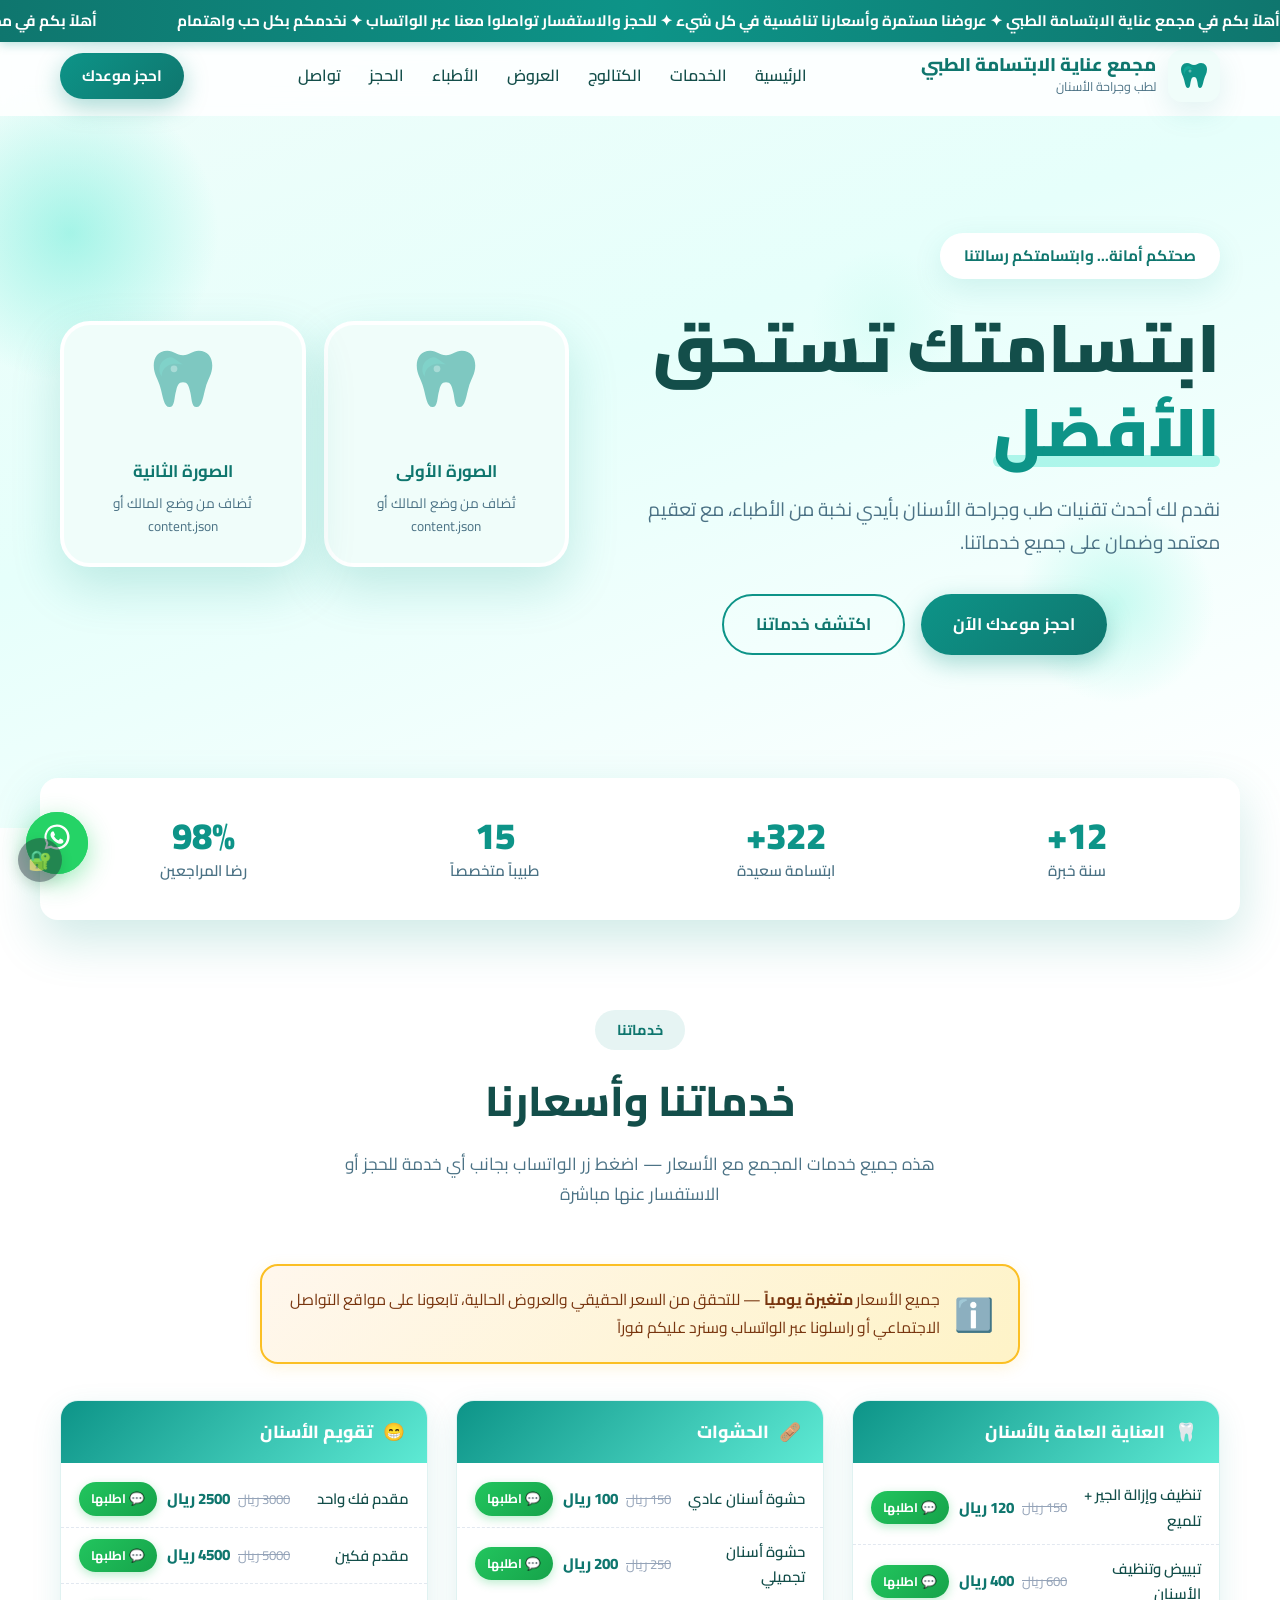
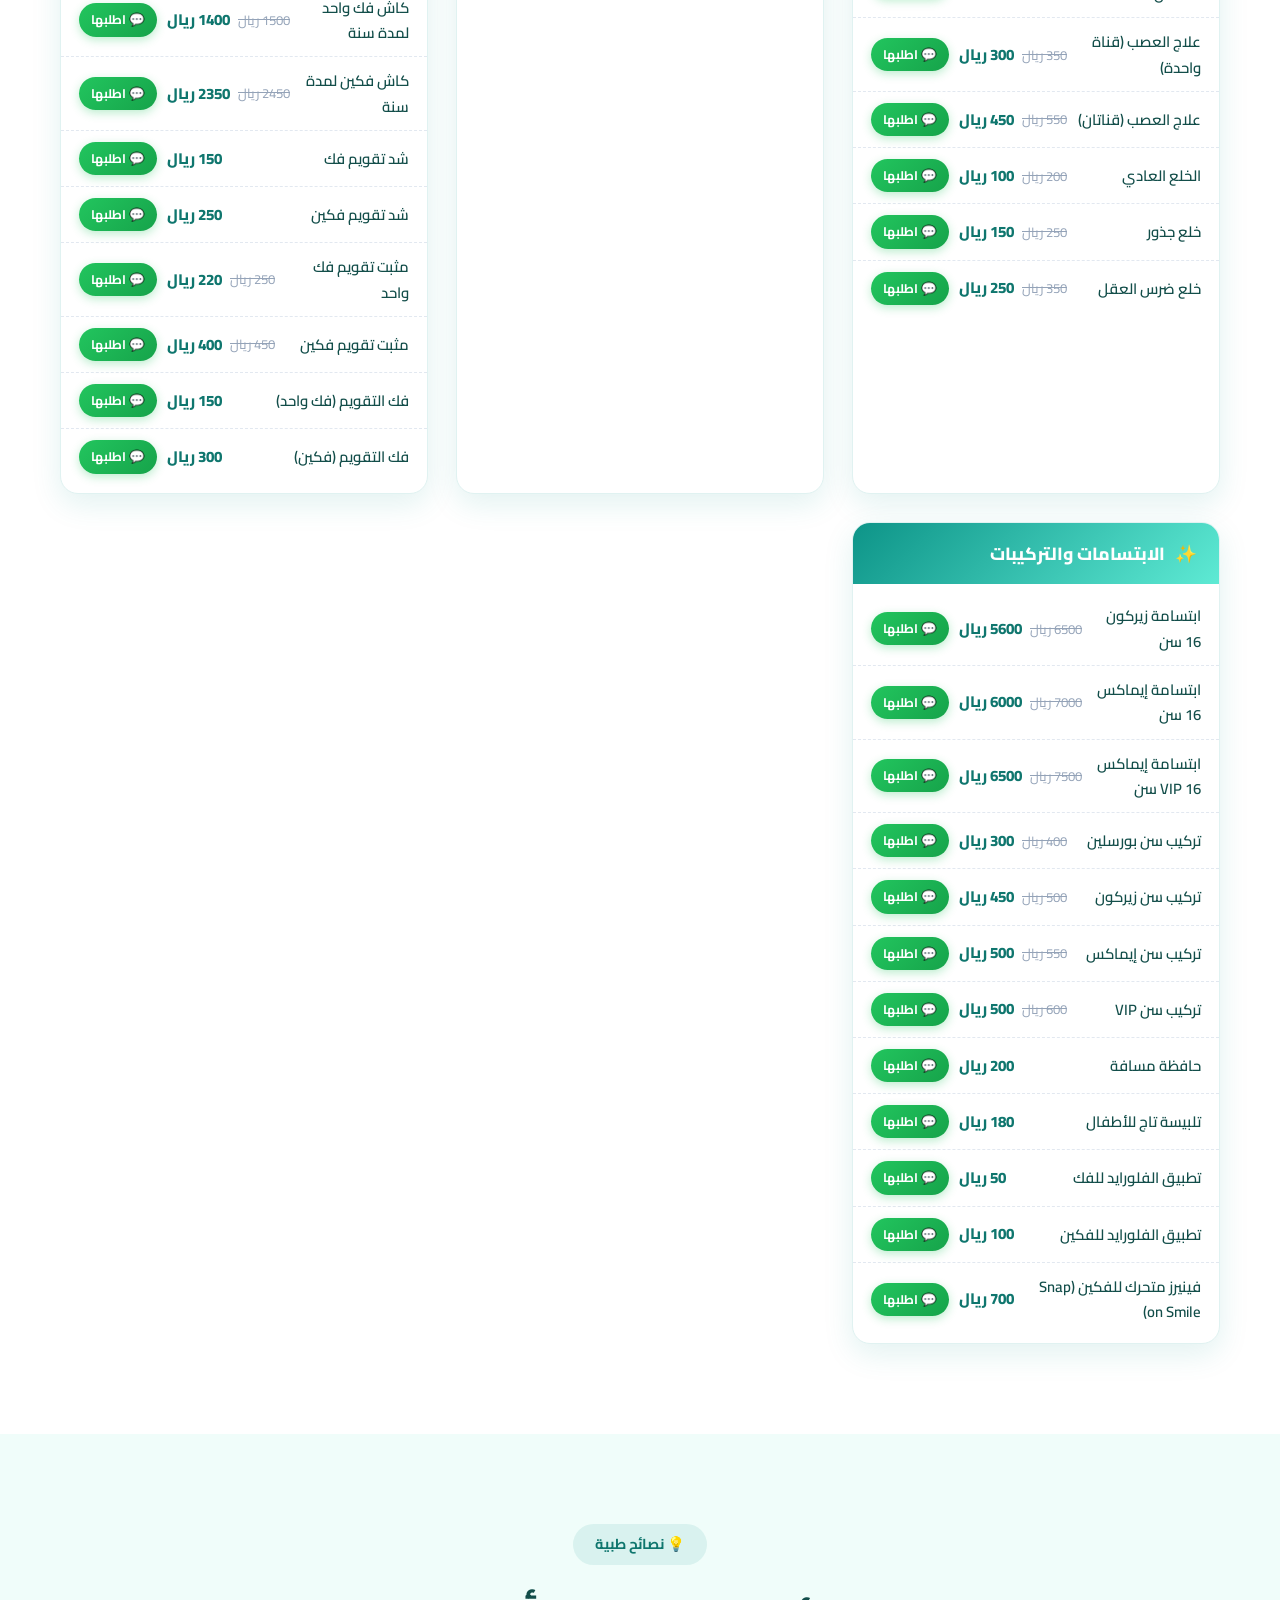
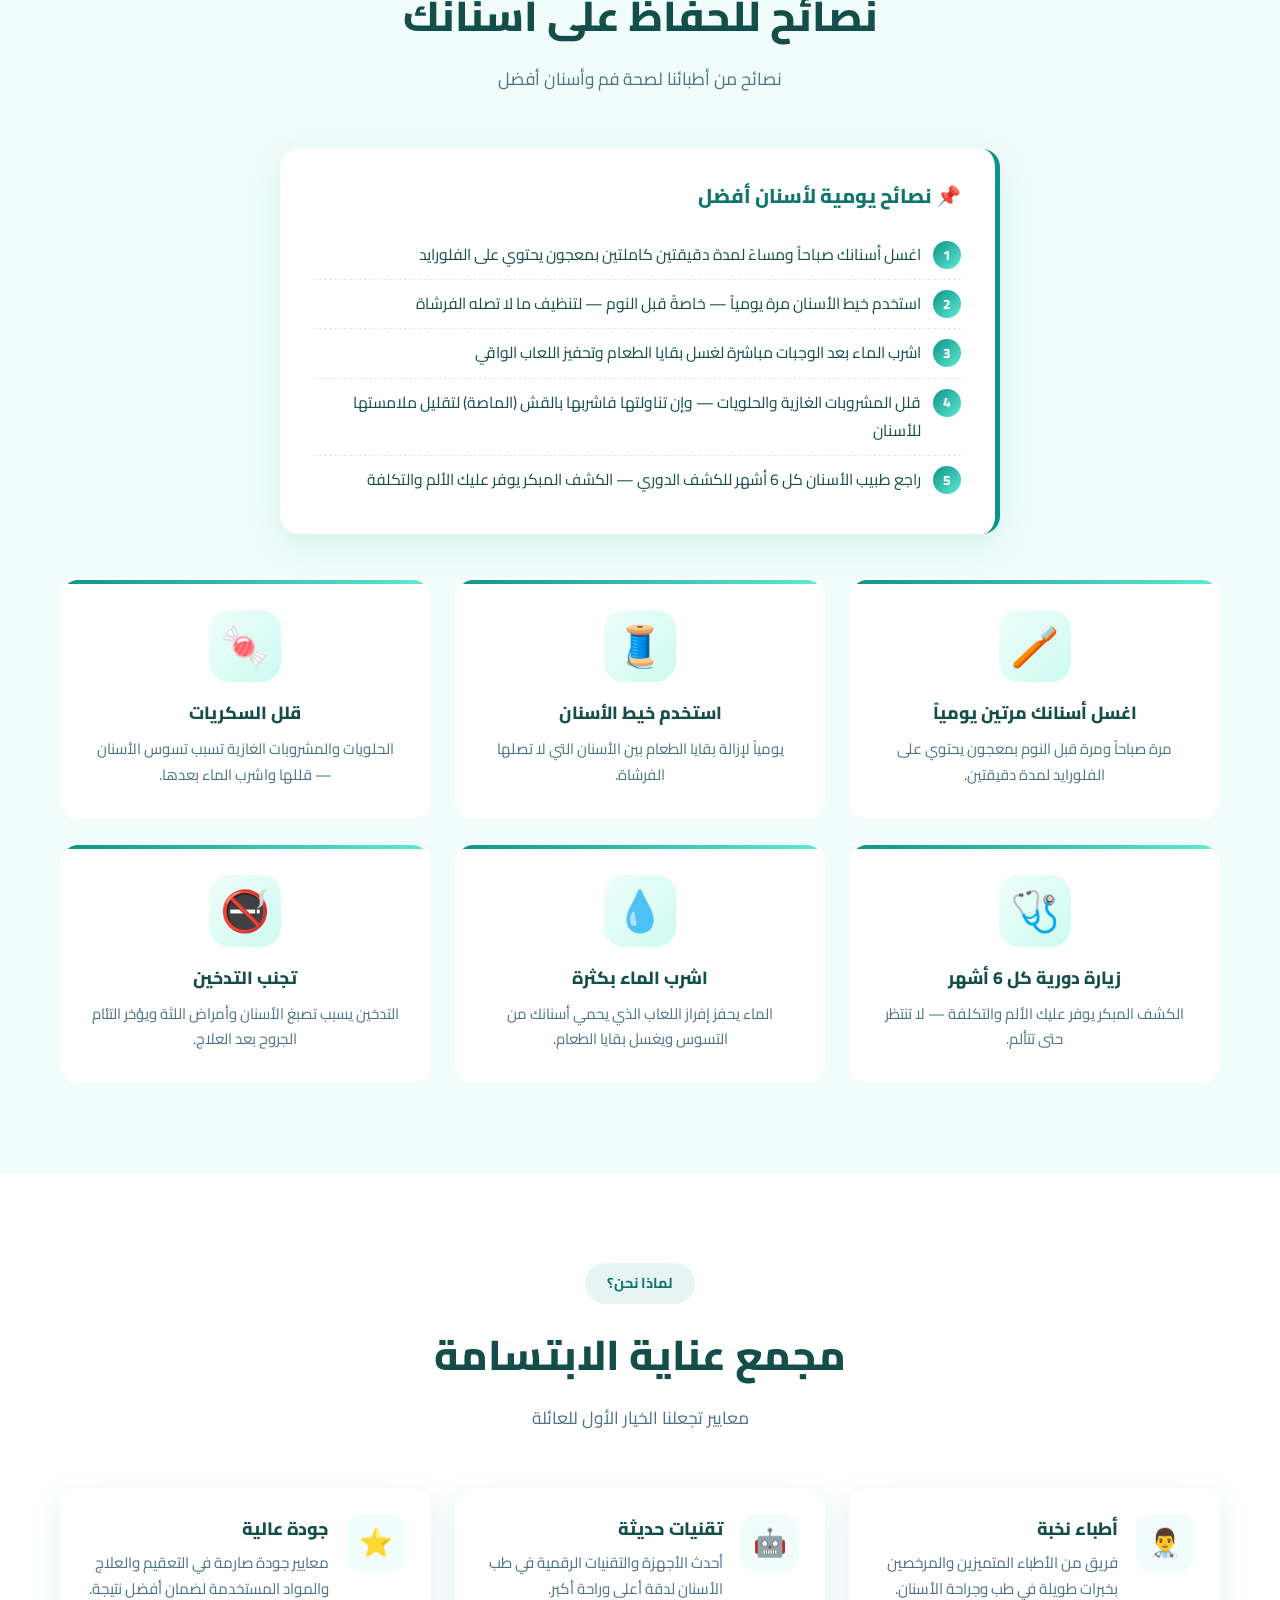
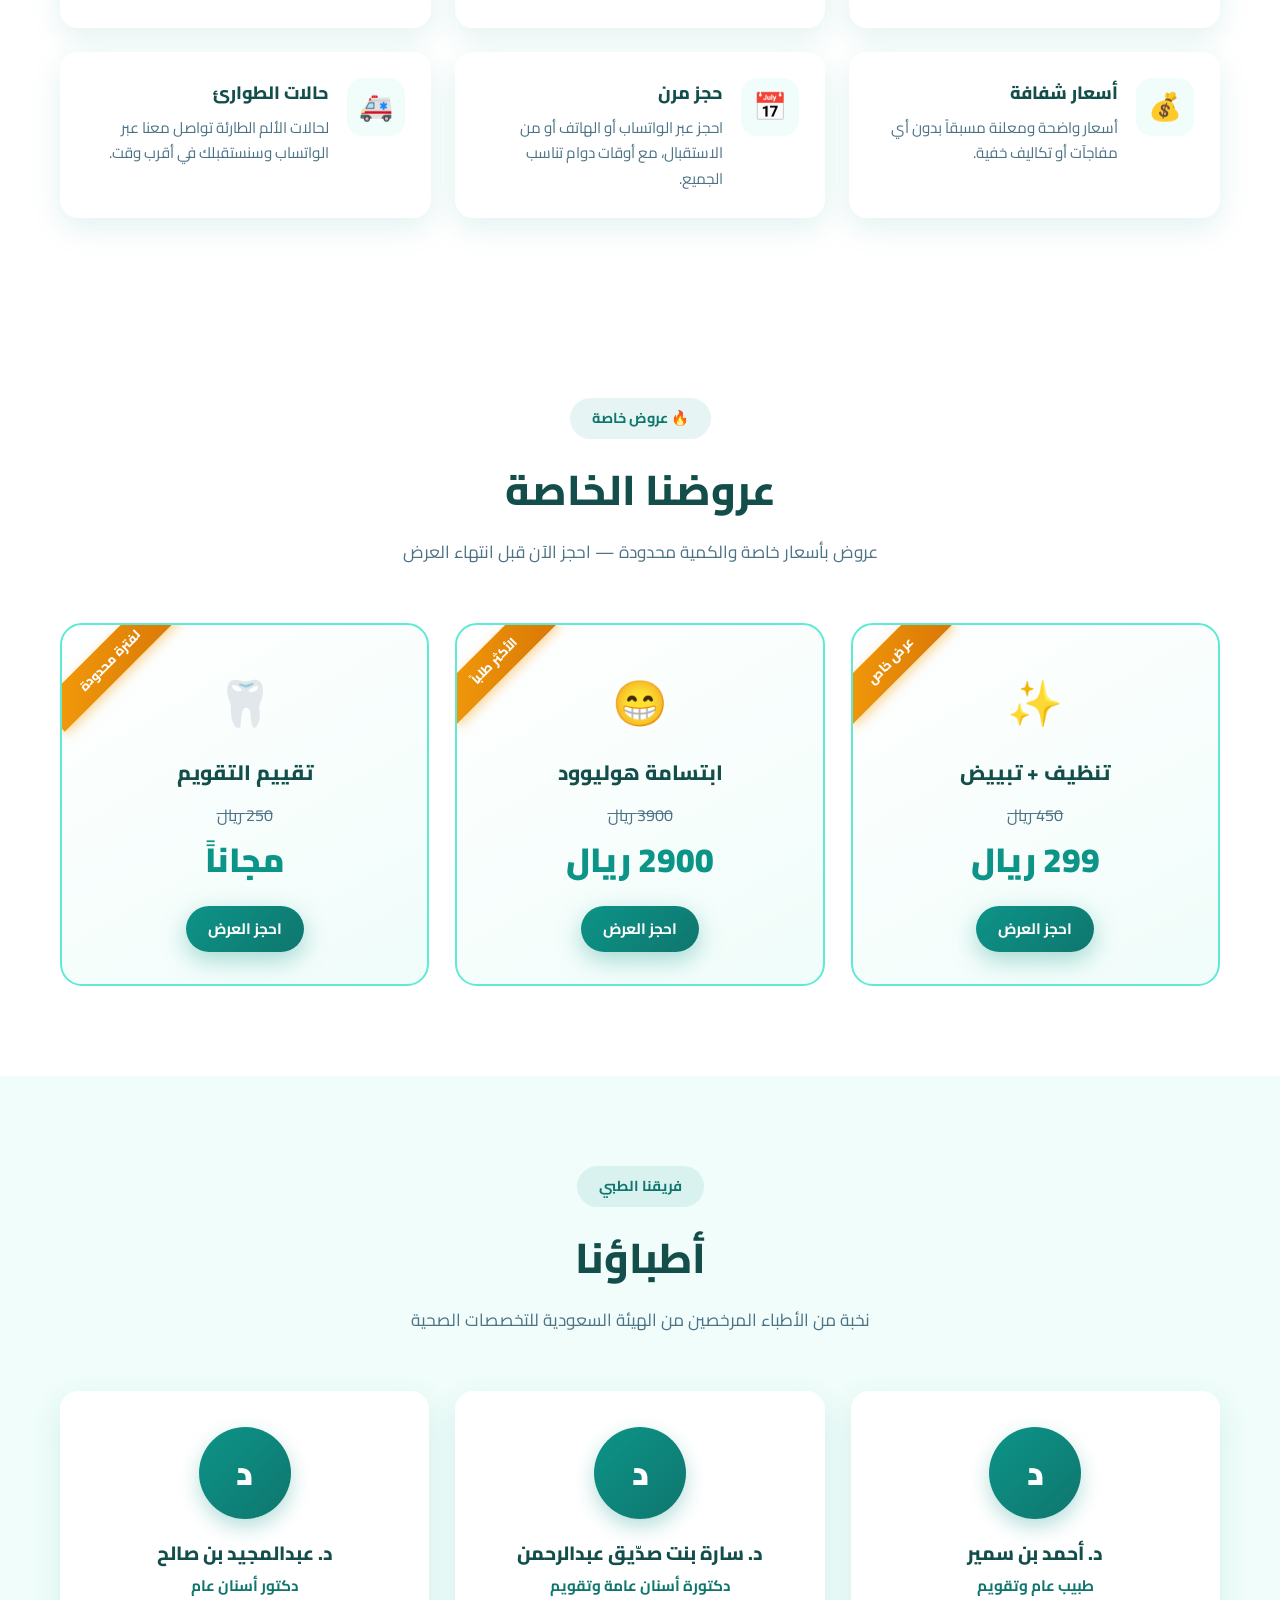
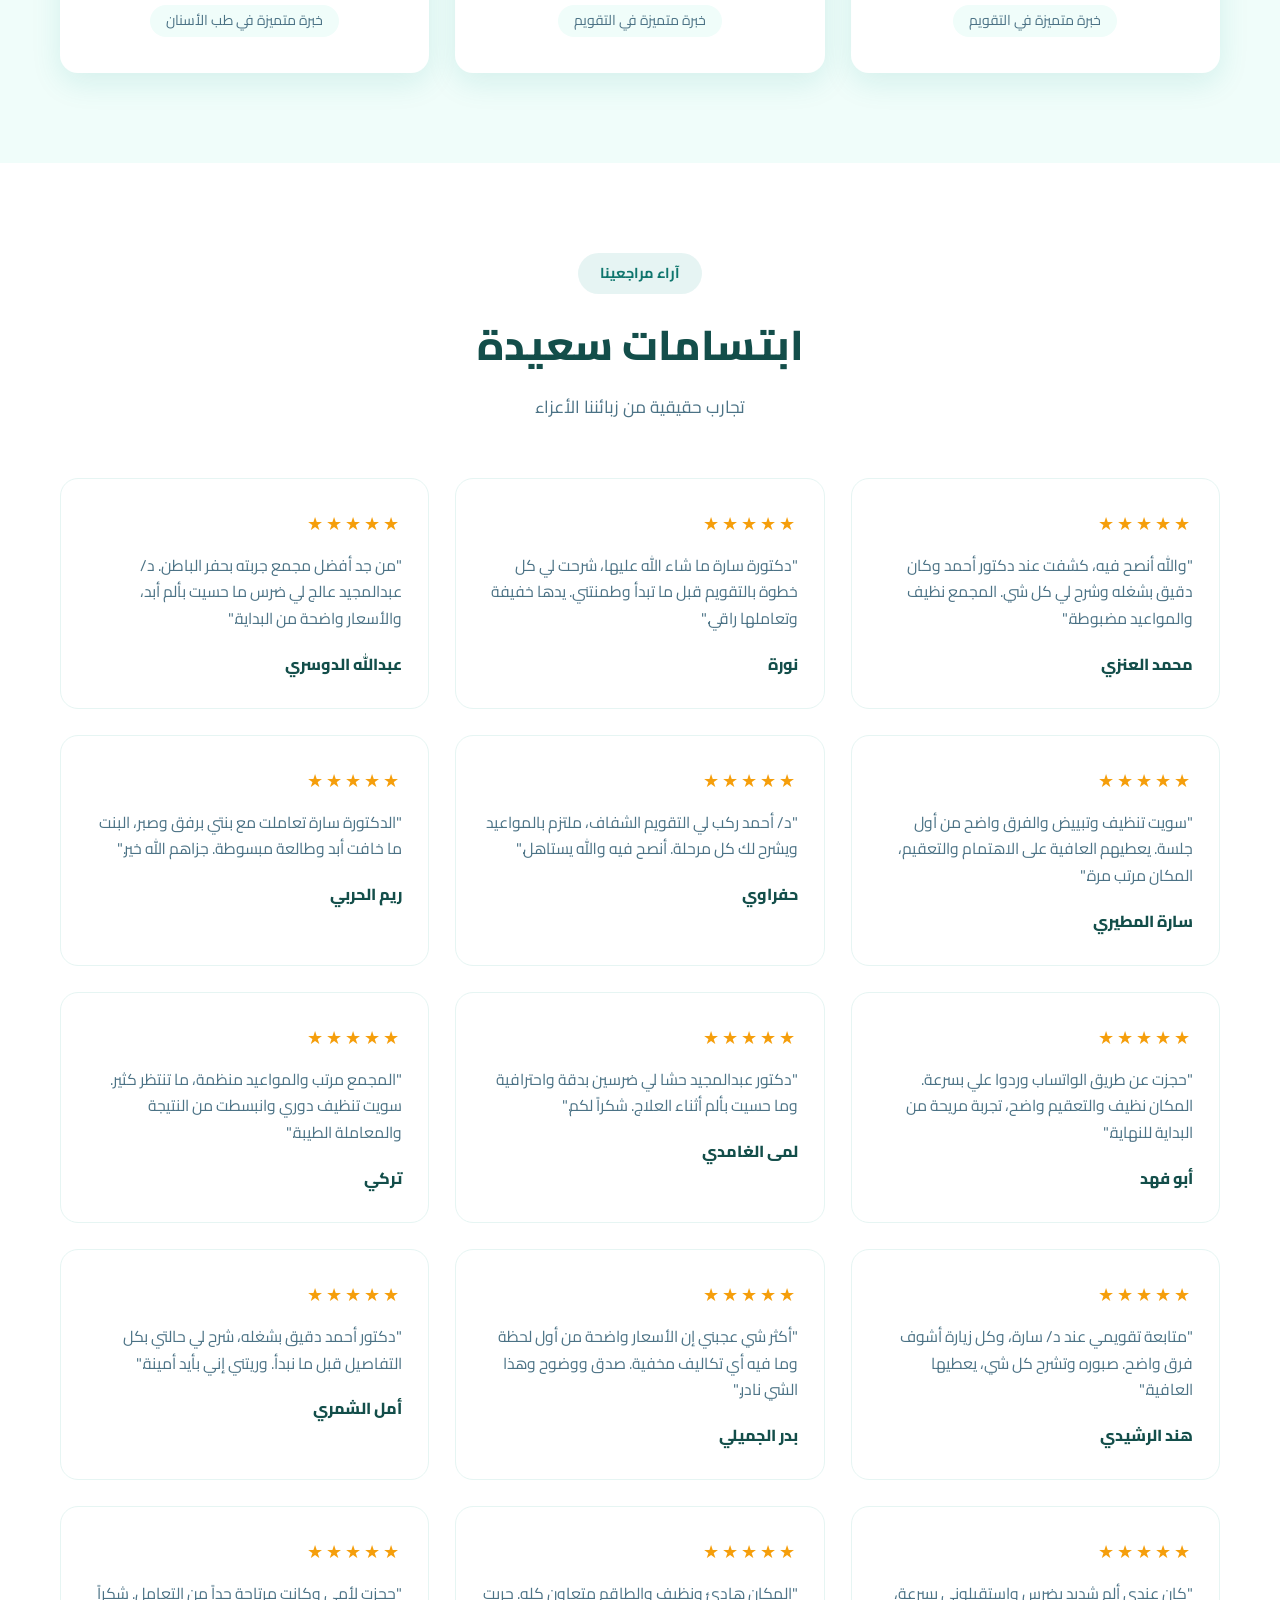
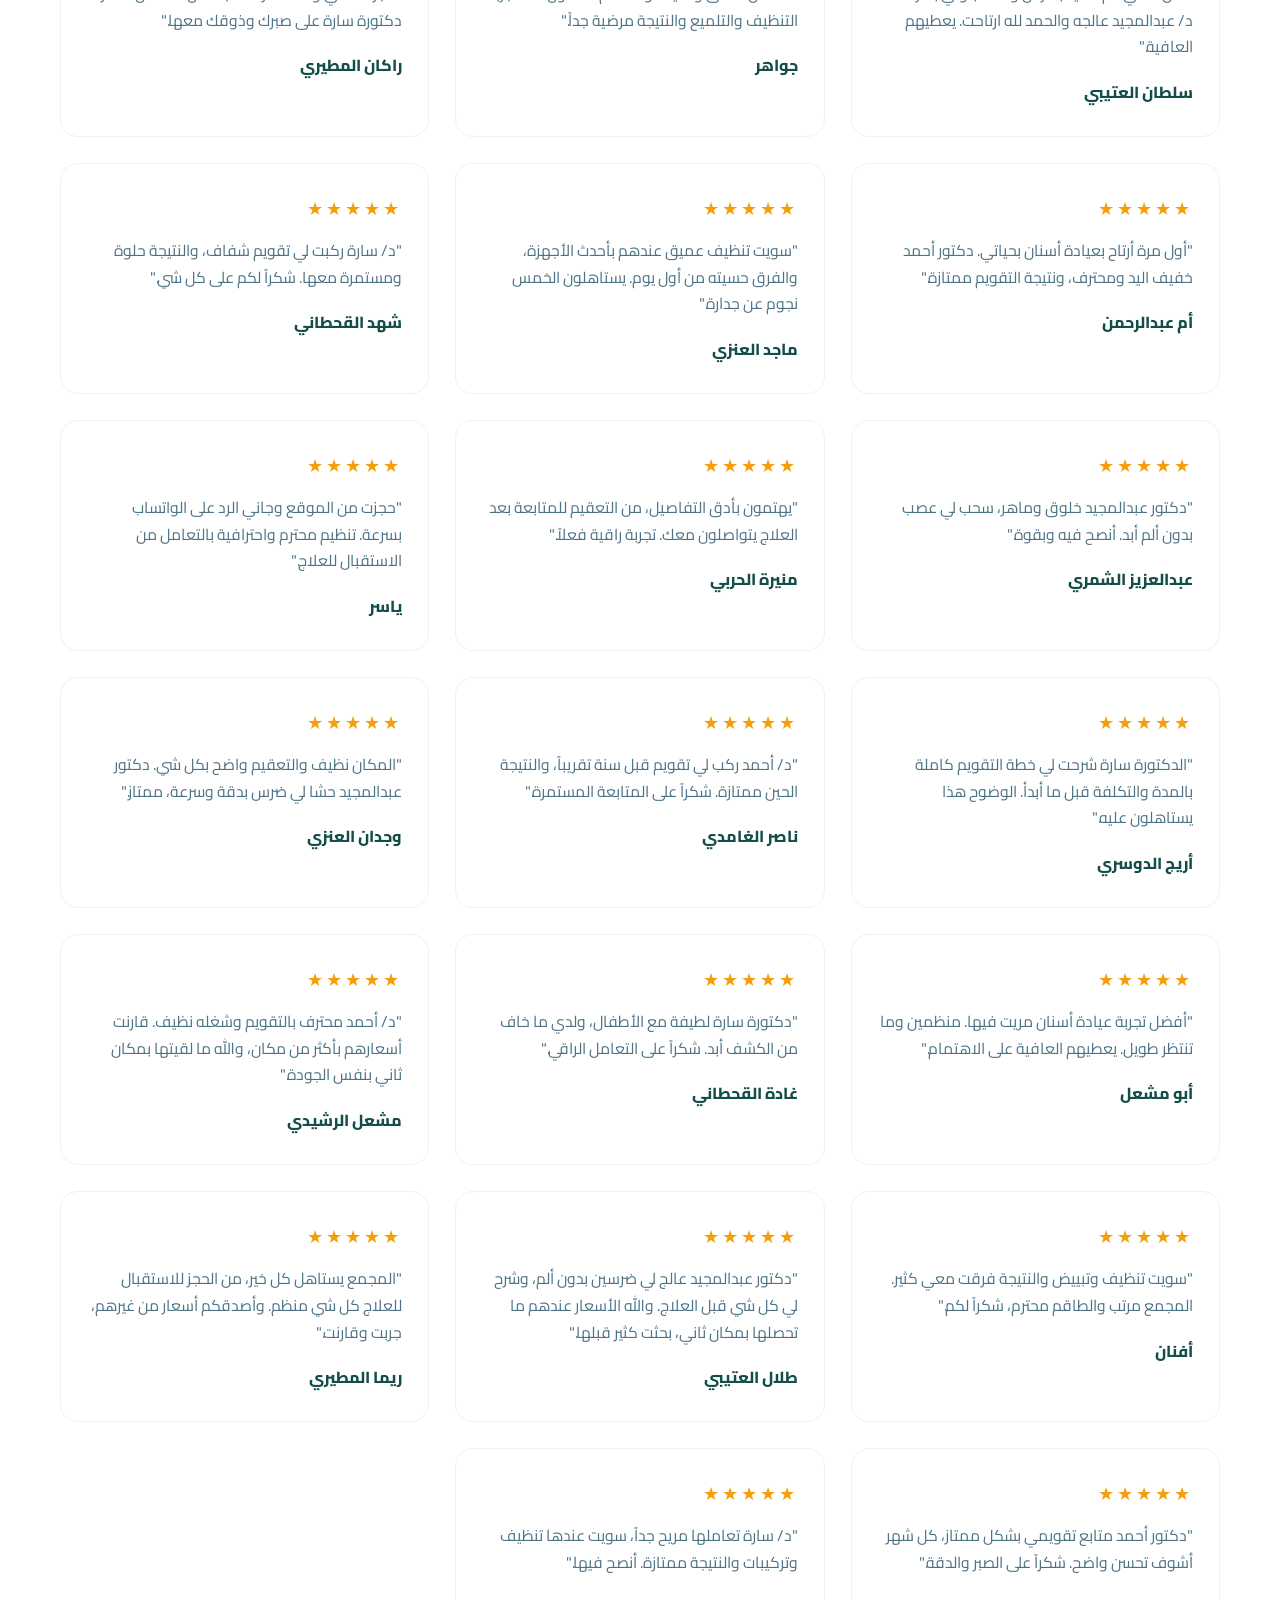
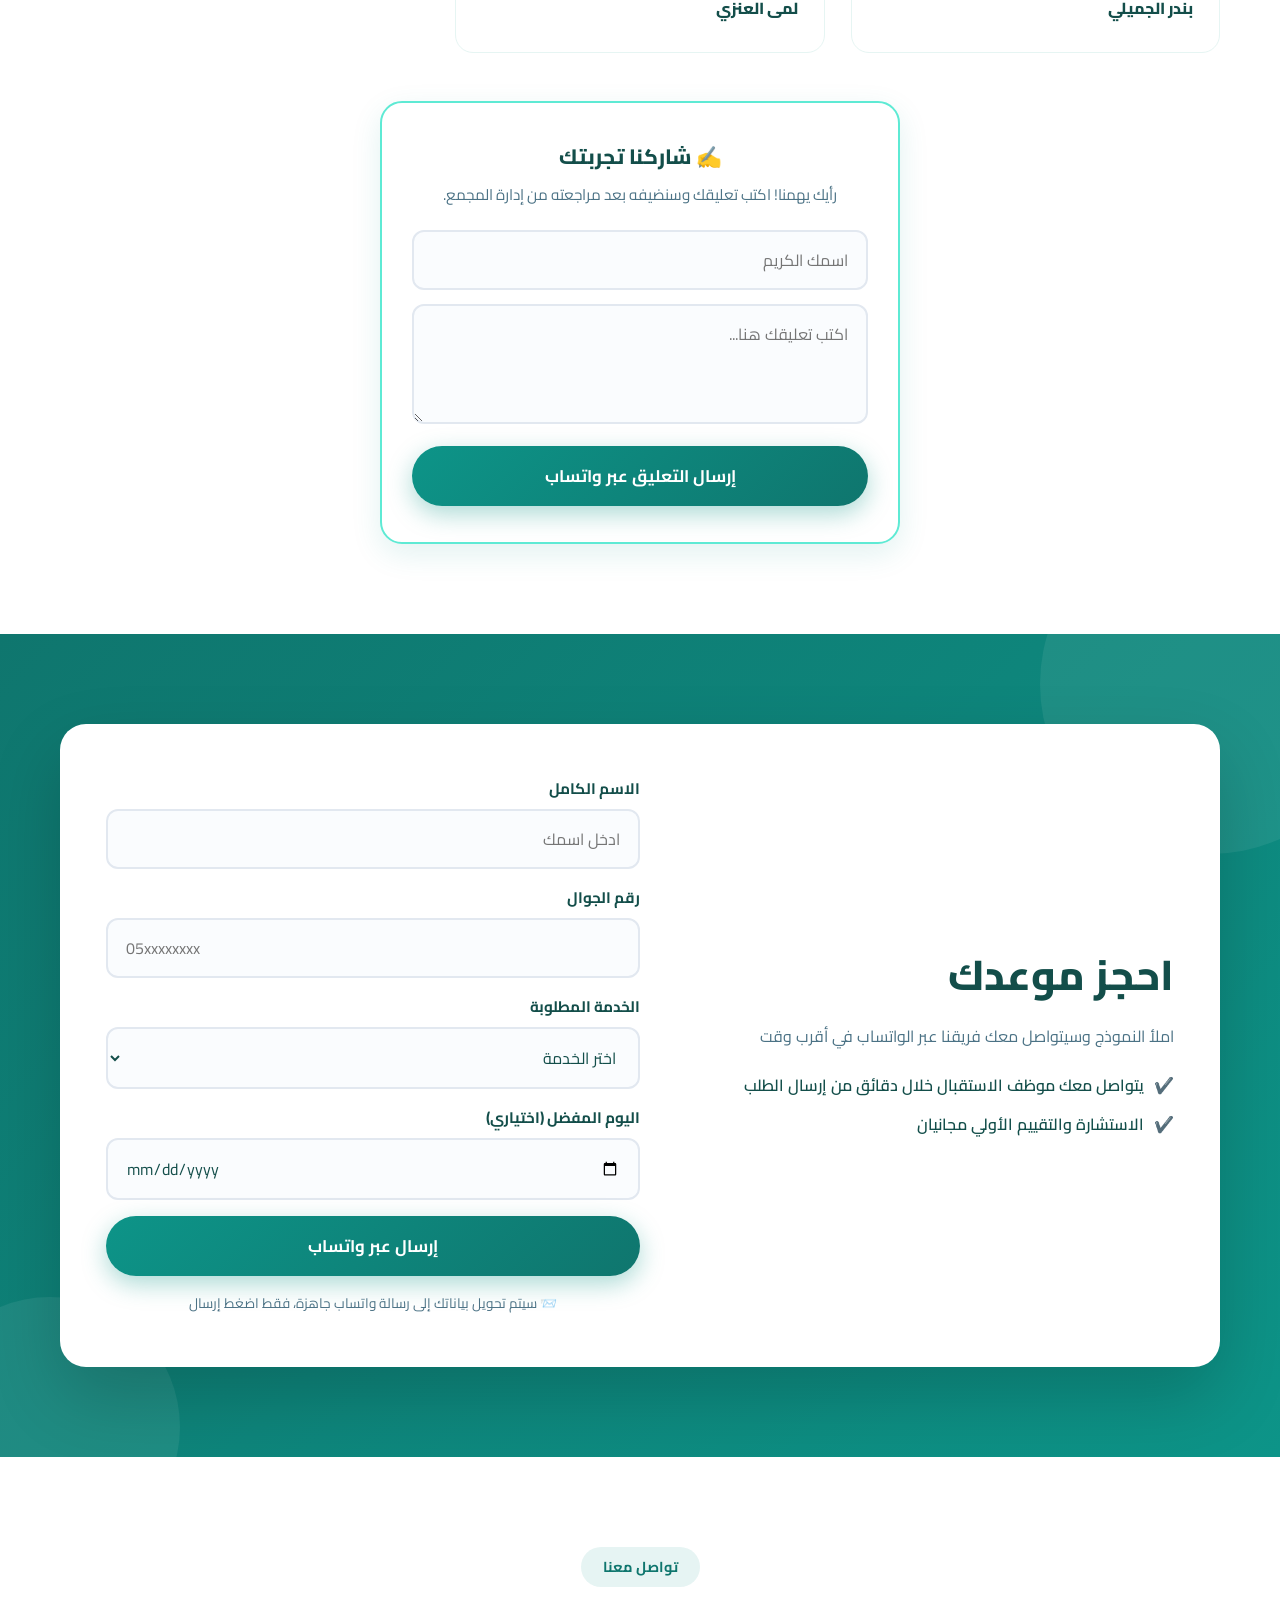
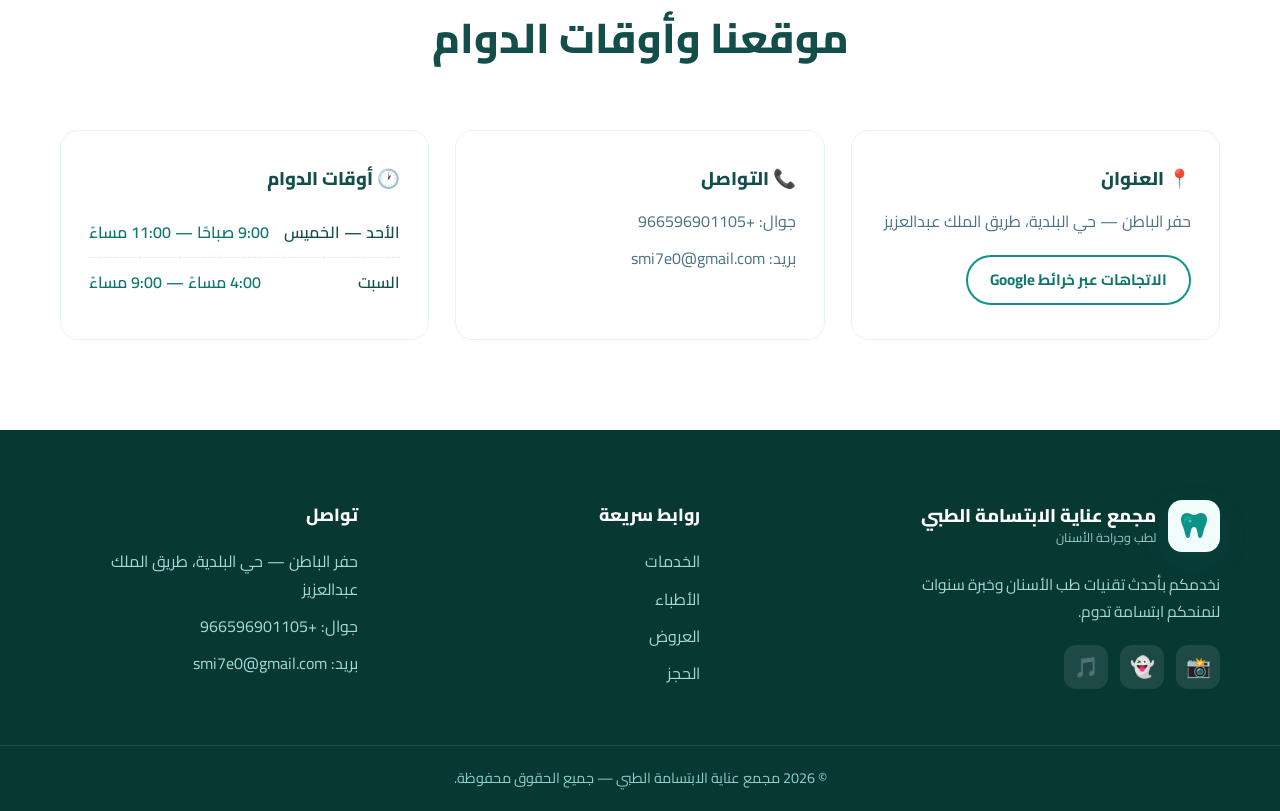
==== commit 8d412e3b: "Add files via upload" ====
--- a/index.html
+++ b/index.html
@@ -40,6 +40,7 @@
       <ul class="nav-links" id="navLinks">
         <li><a href="#hero">الرئيسية</a></li>
         <li><a href="#services">الخدمات</a></li>
+        <li><a href="catalog.html">الكتالوج</a></li>
         <li><a href="#offers">العروض</a></li>
         <li><a href="#doctors">الأطباء</a></li>
         <li><a href="#booking">الحجز</a></li>
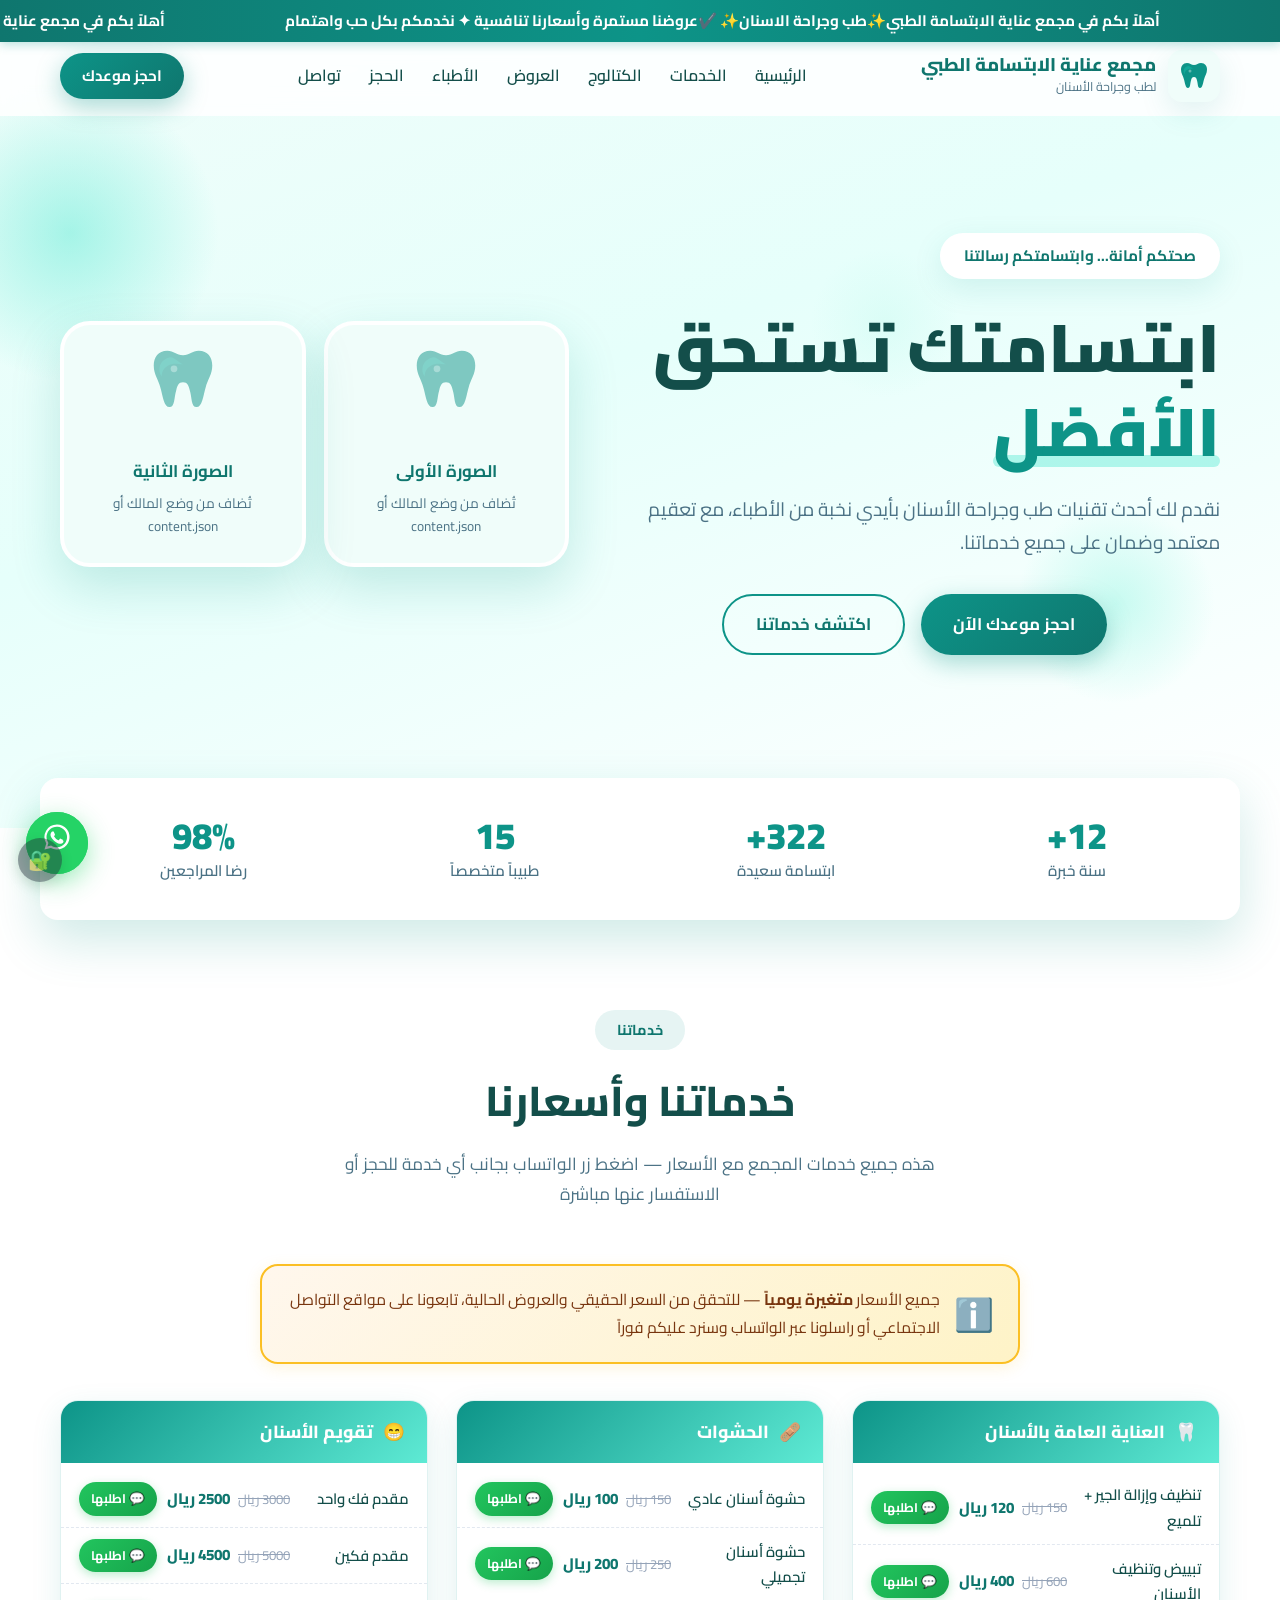
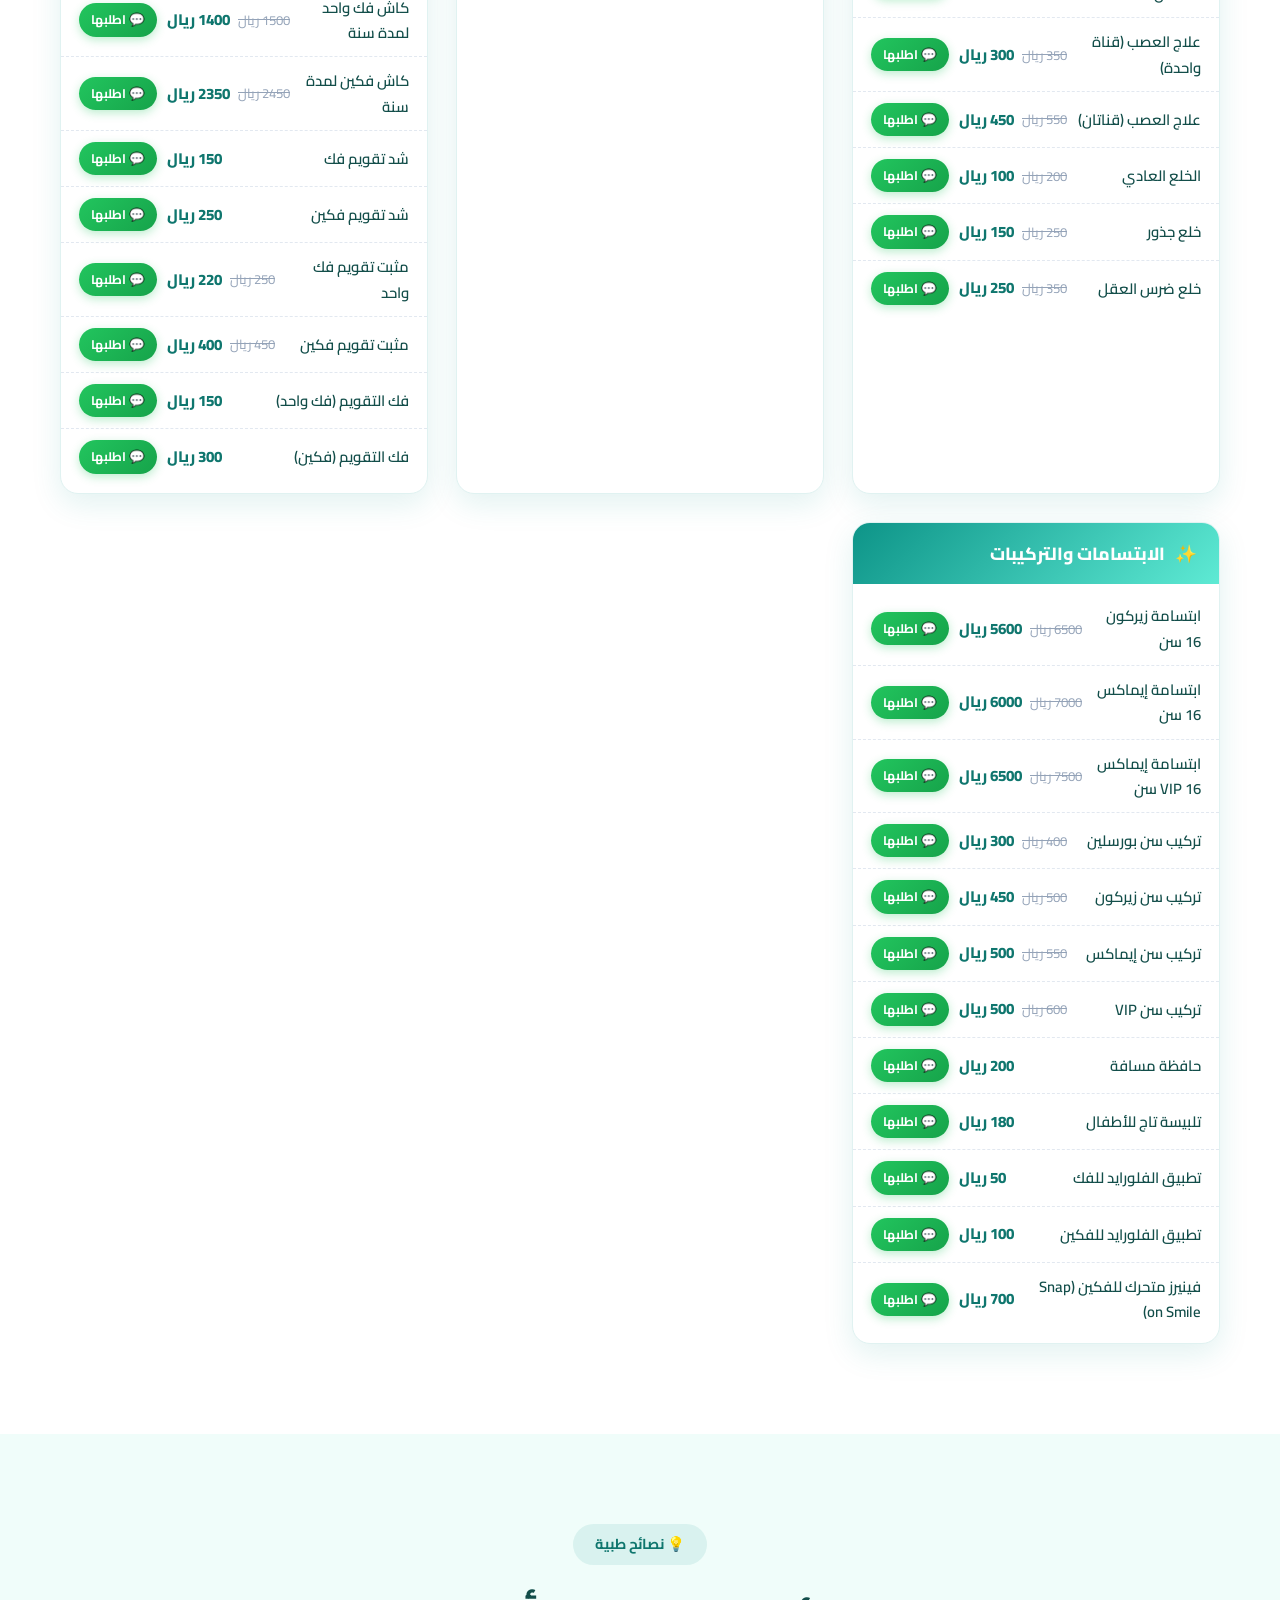
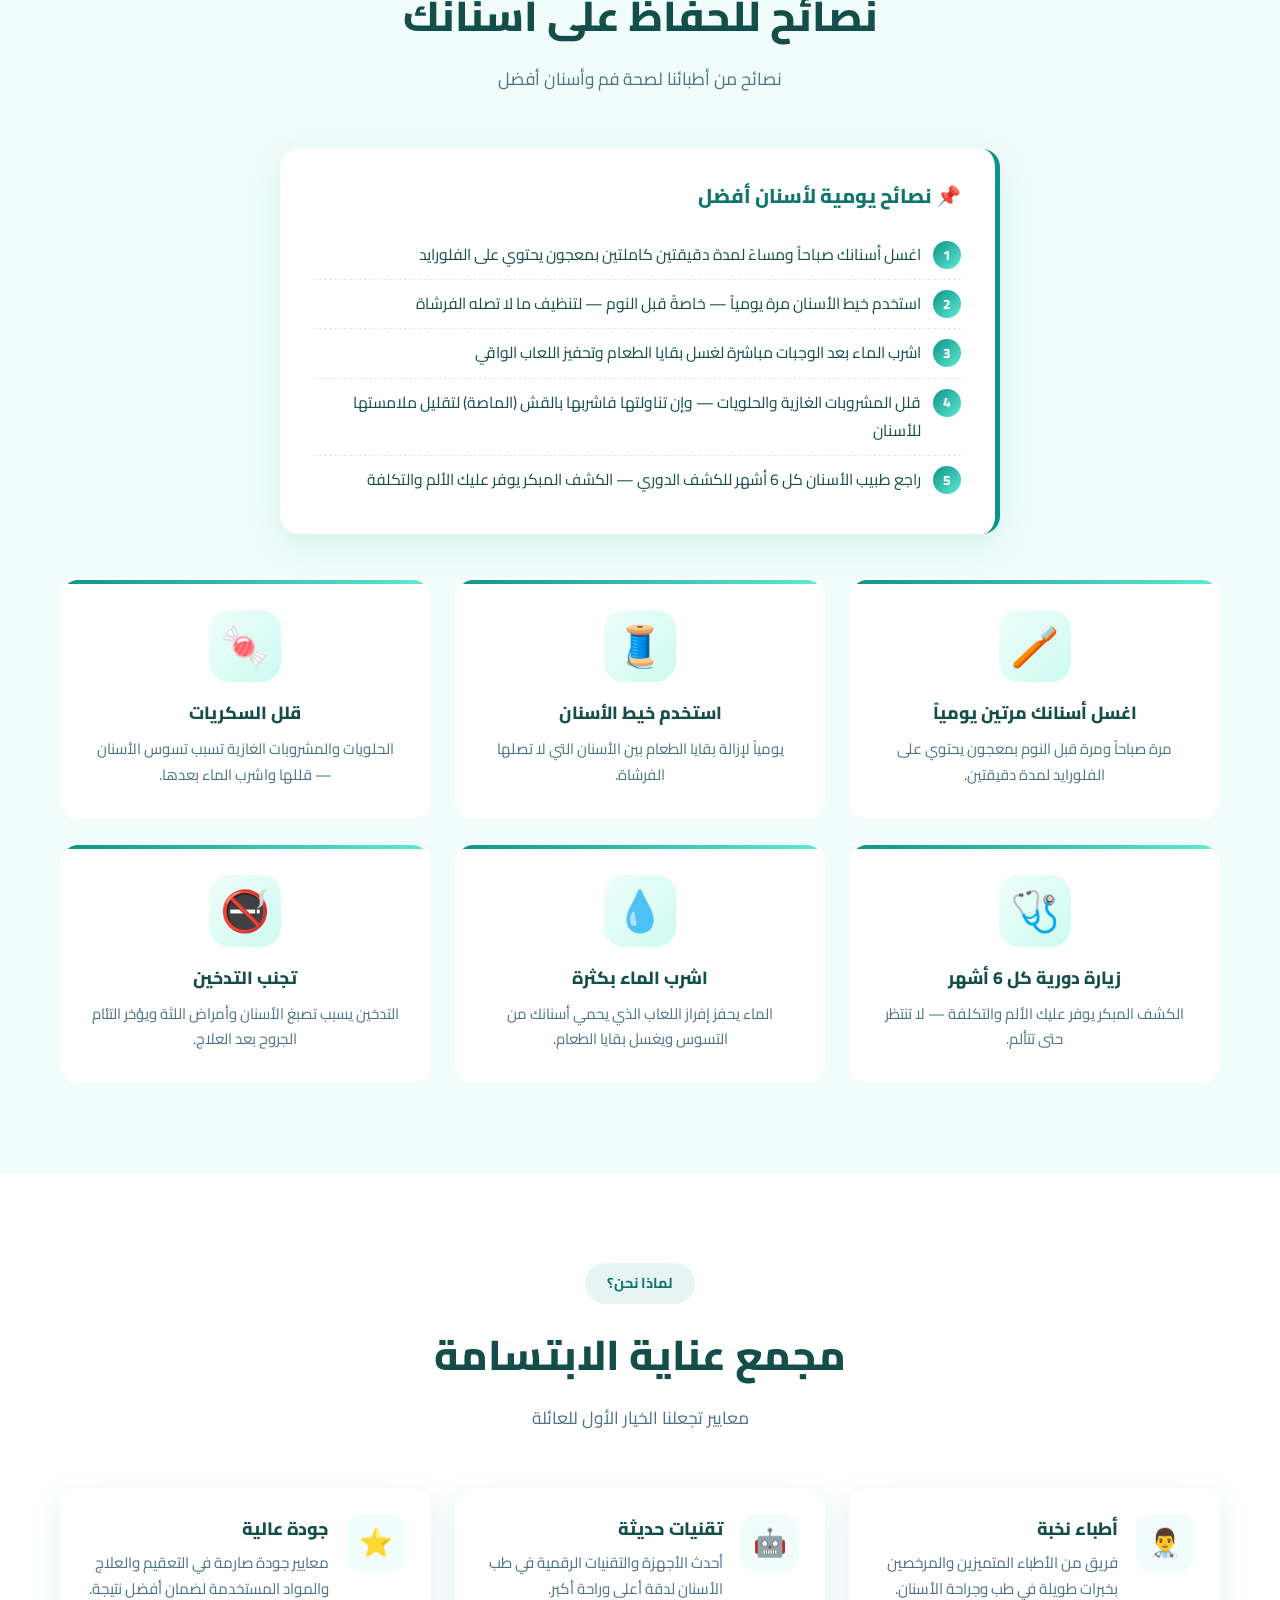
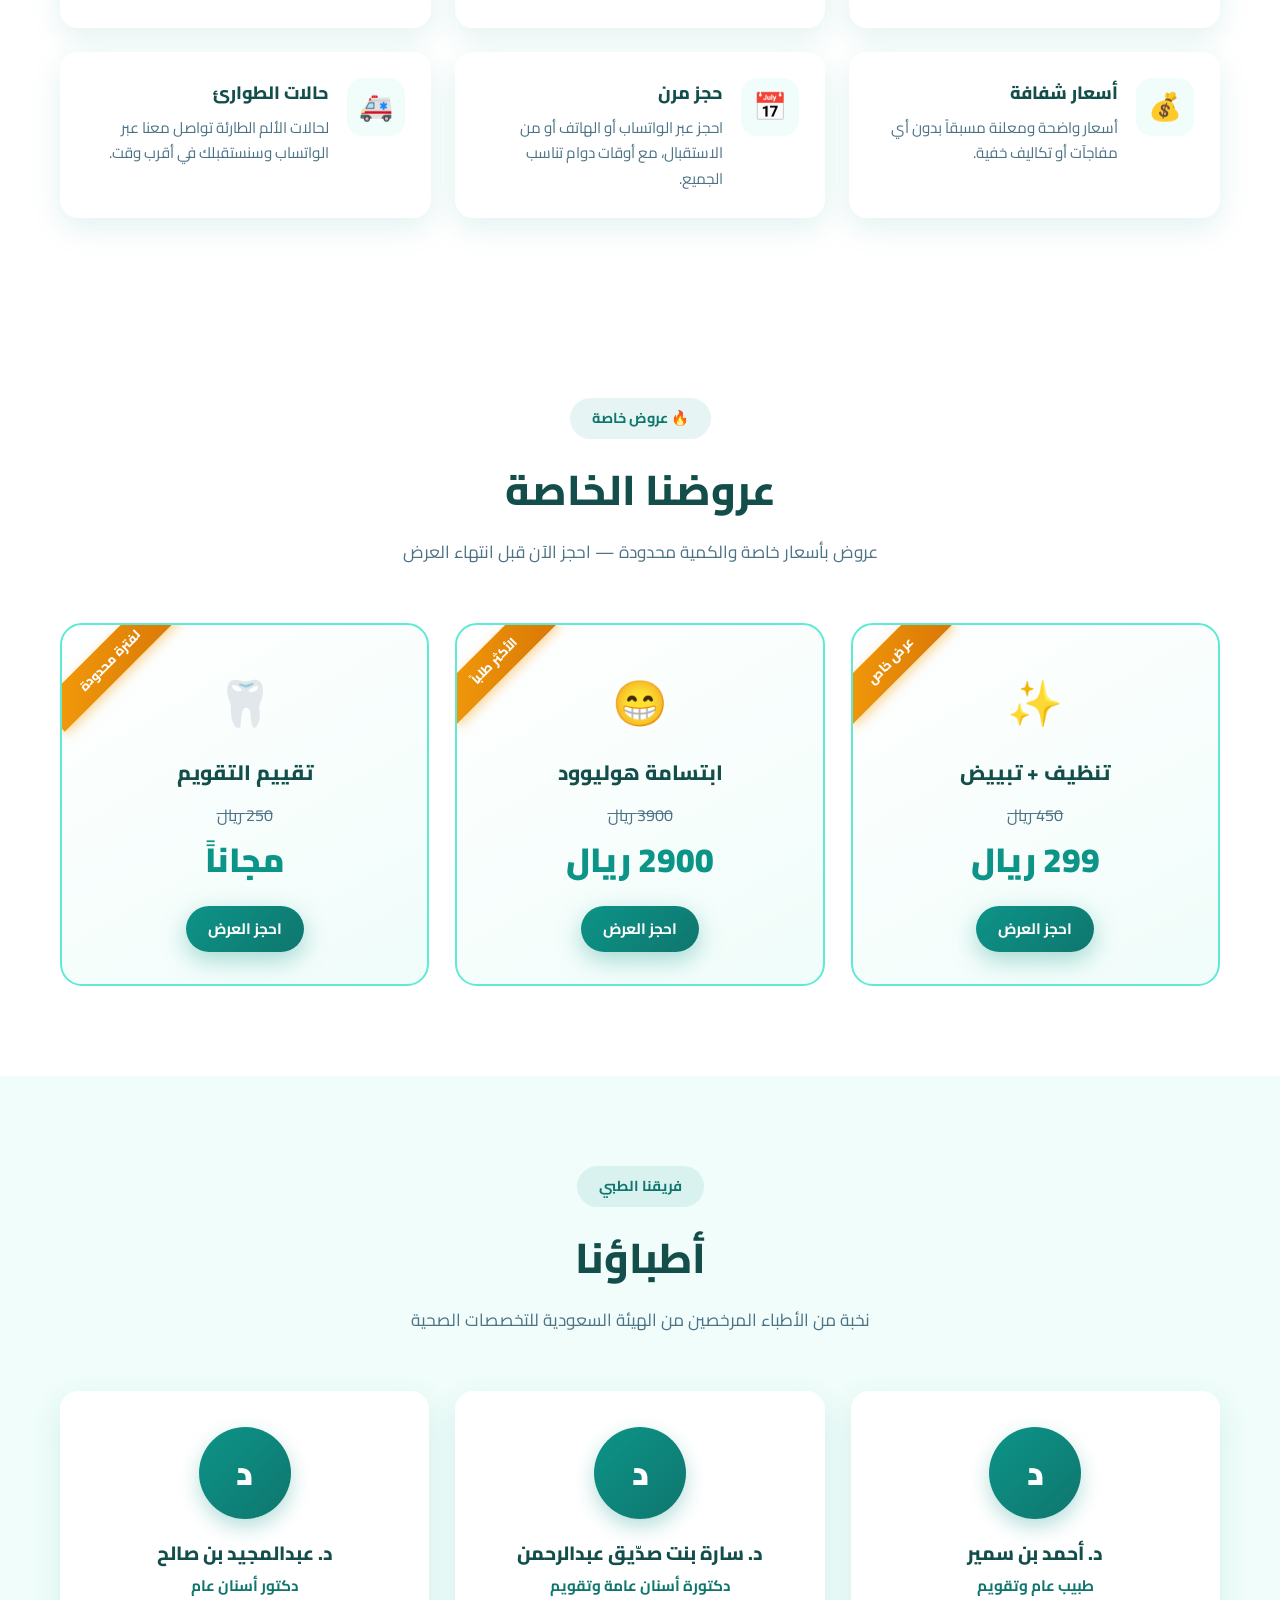
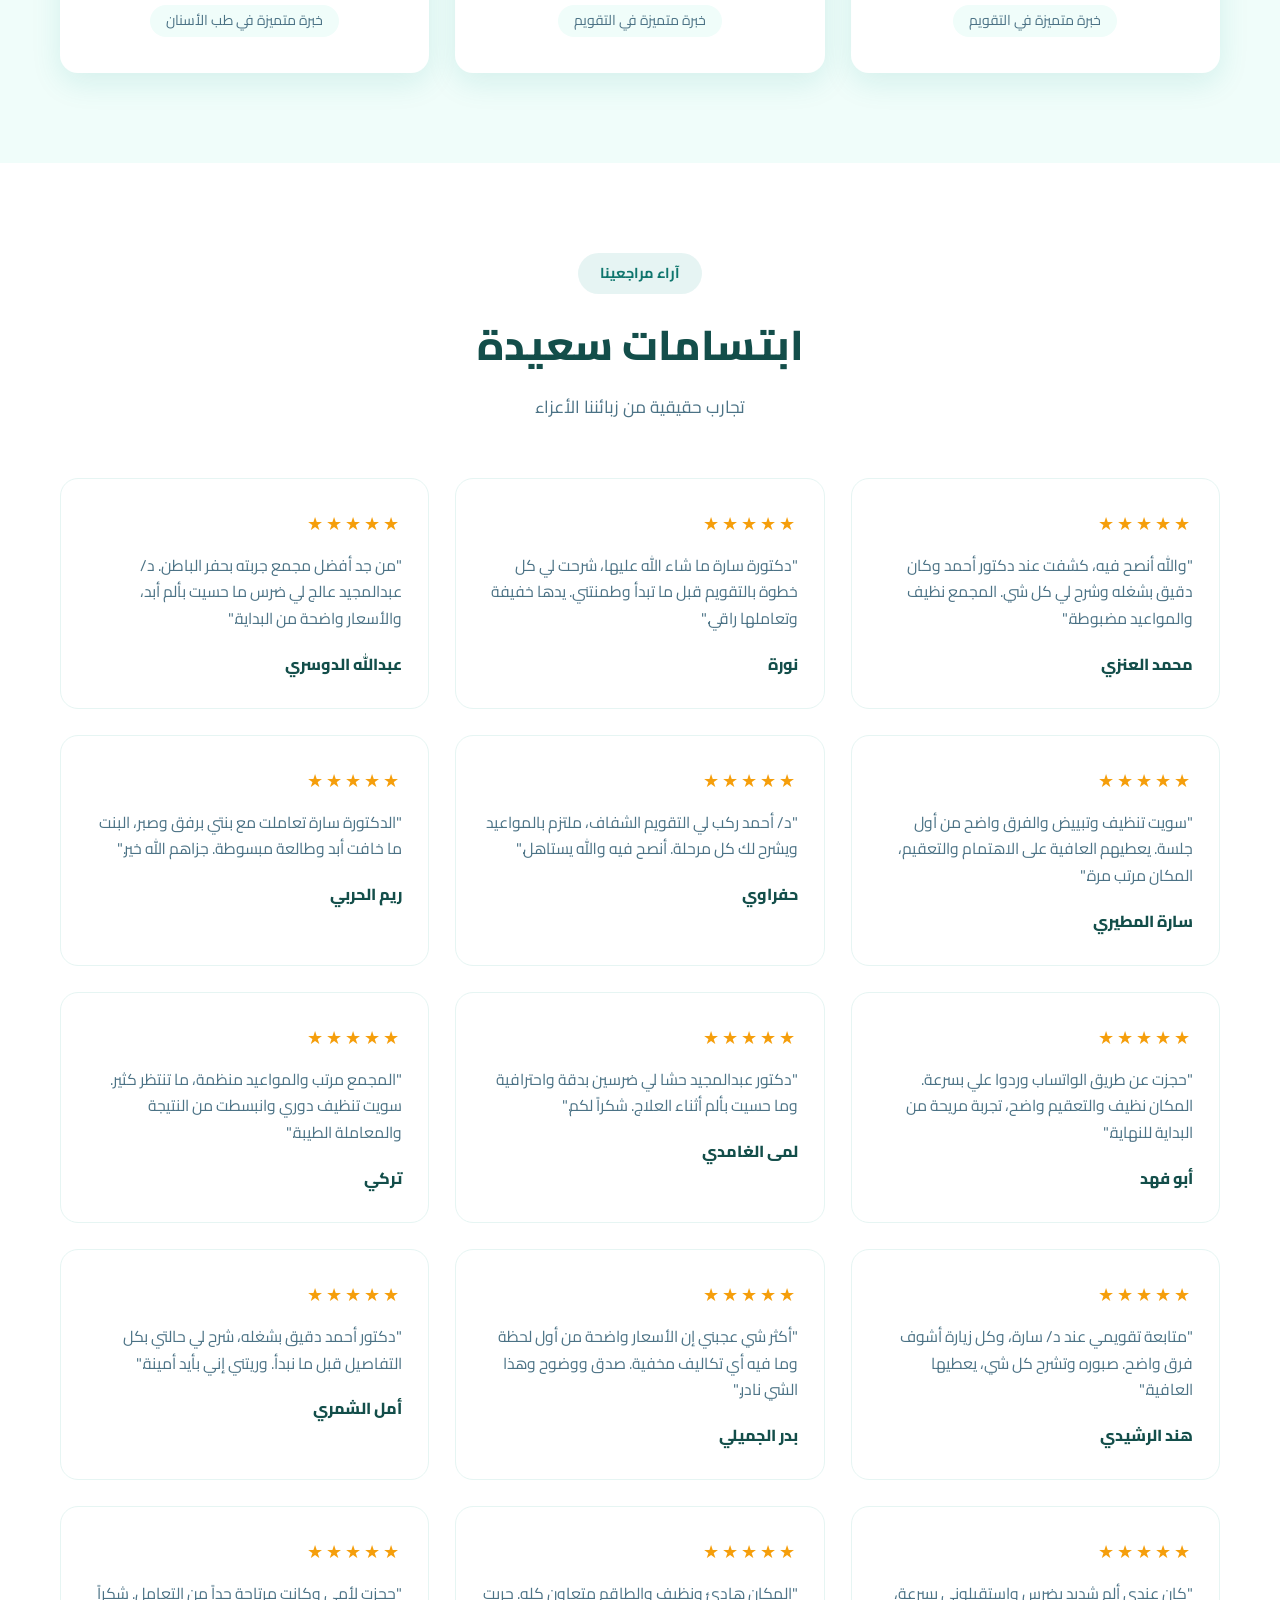
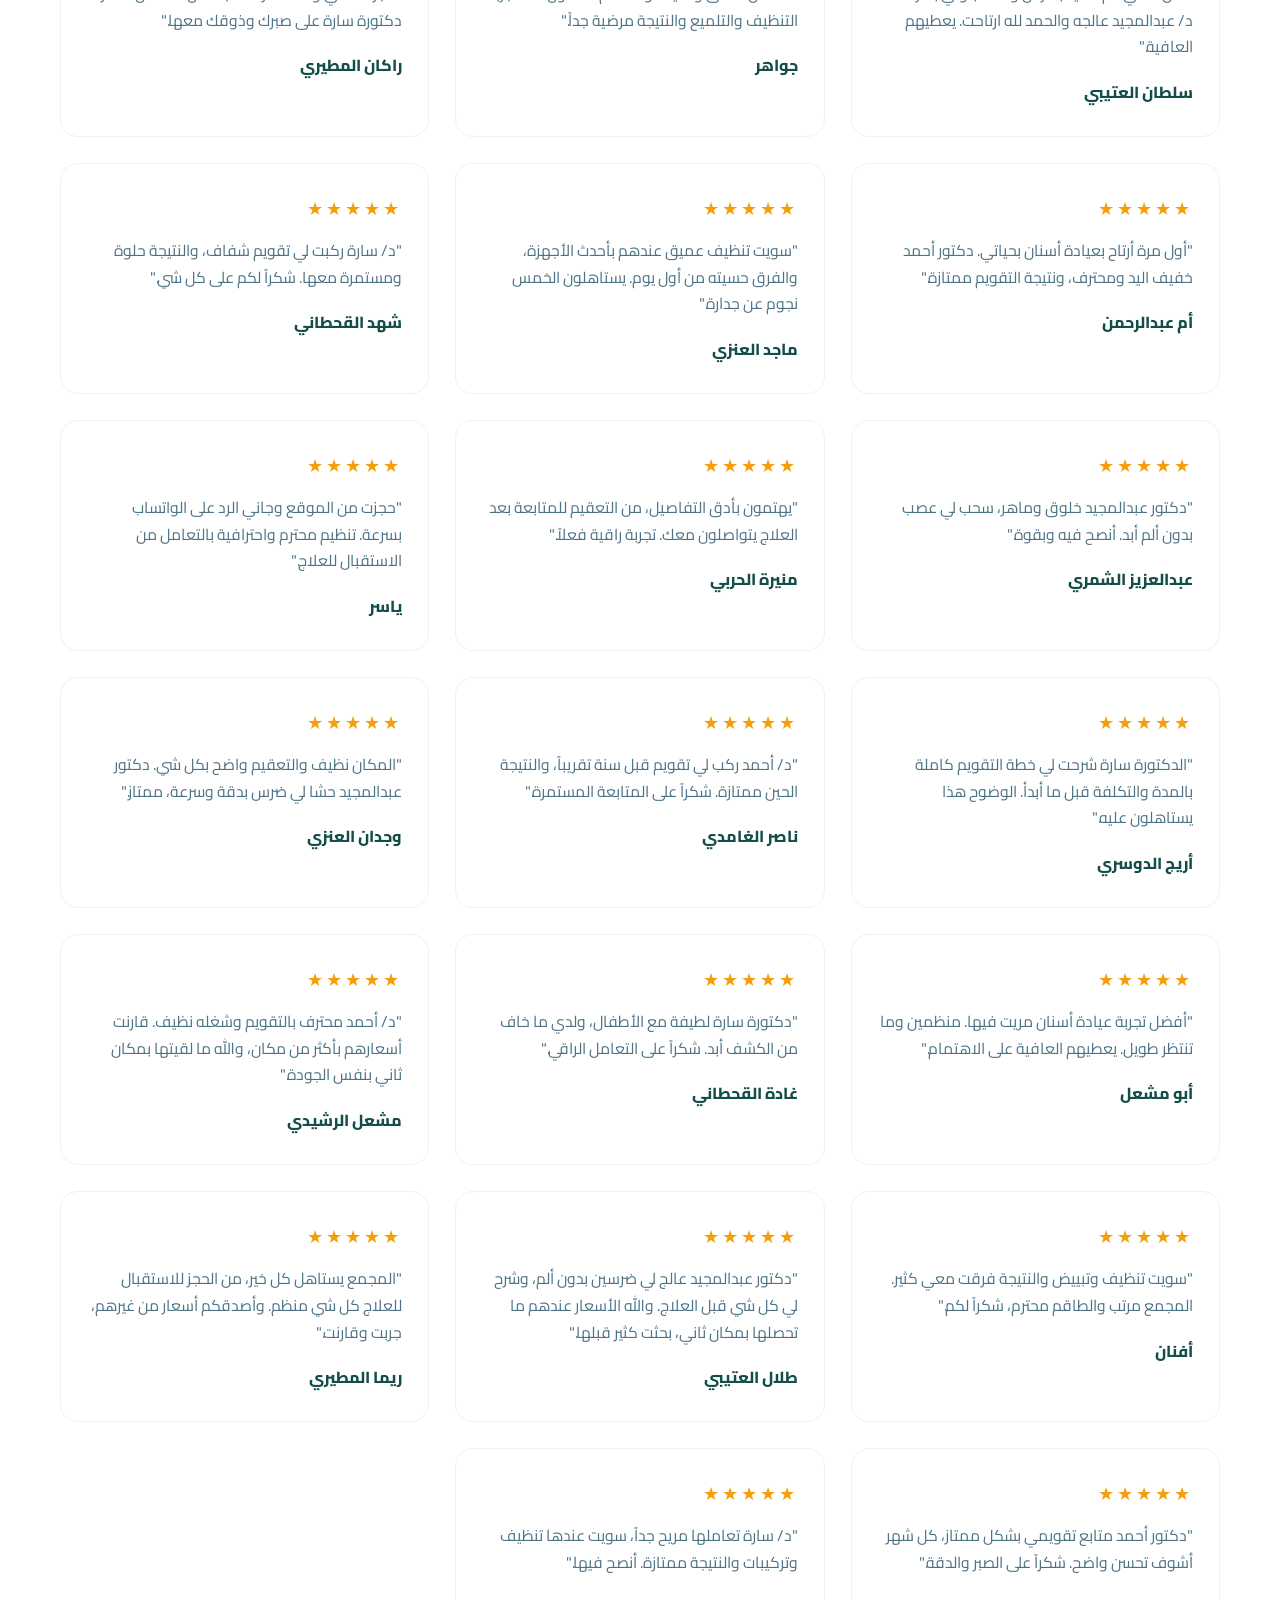
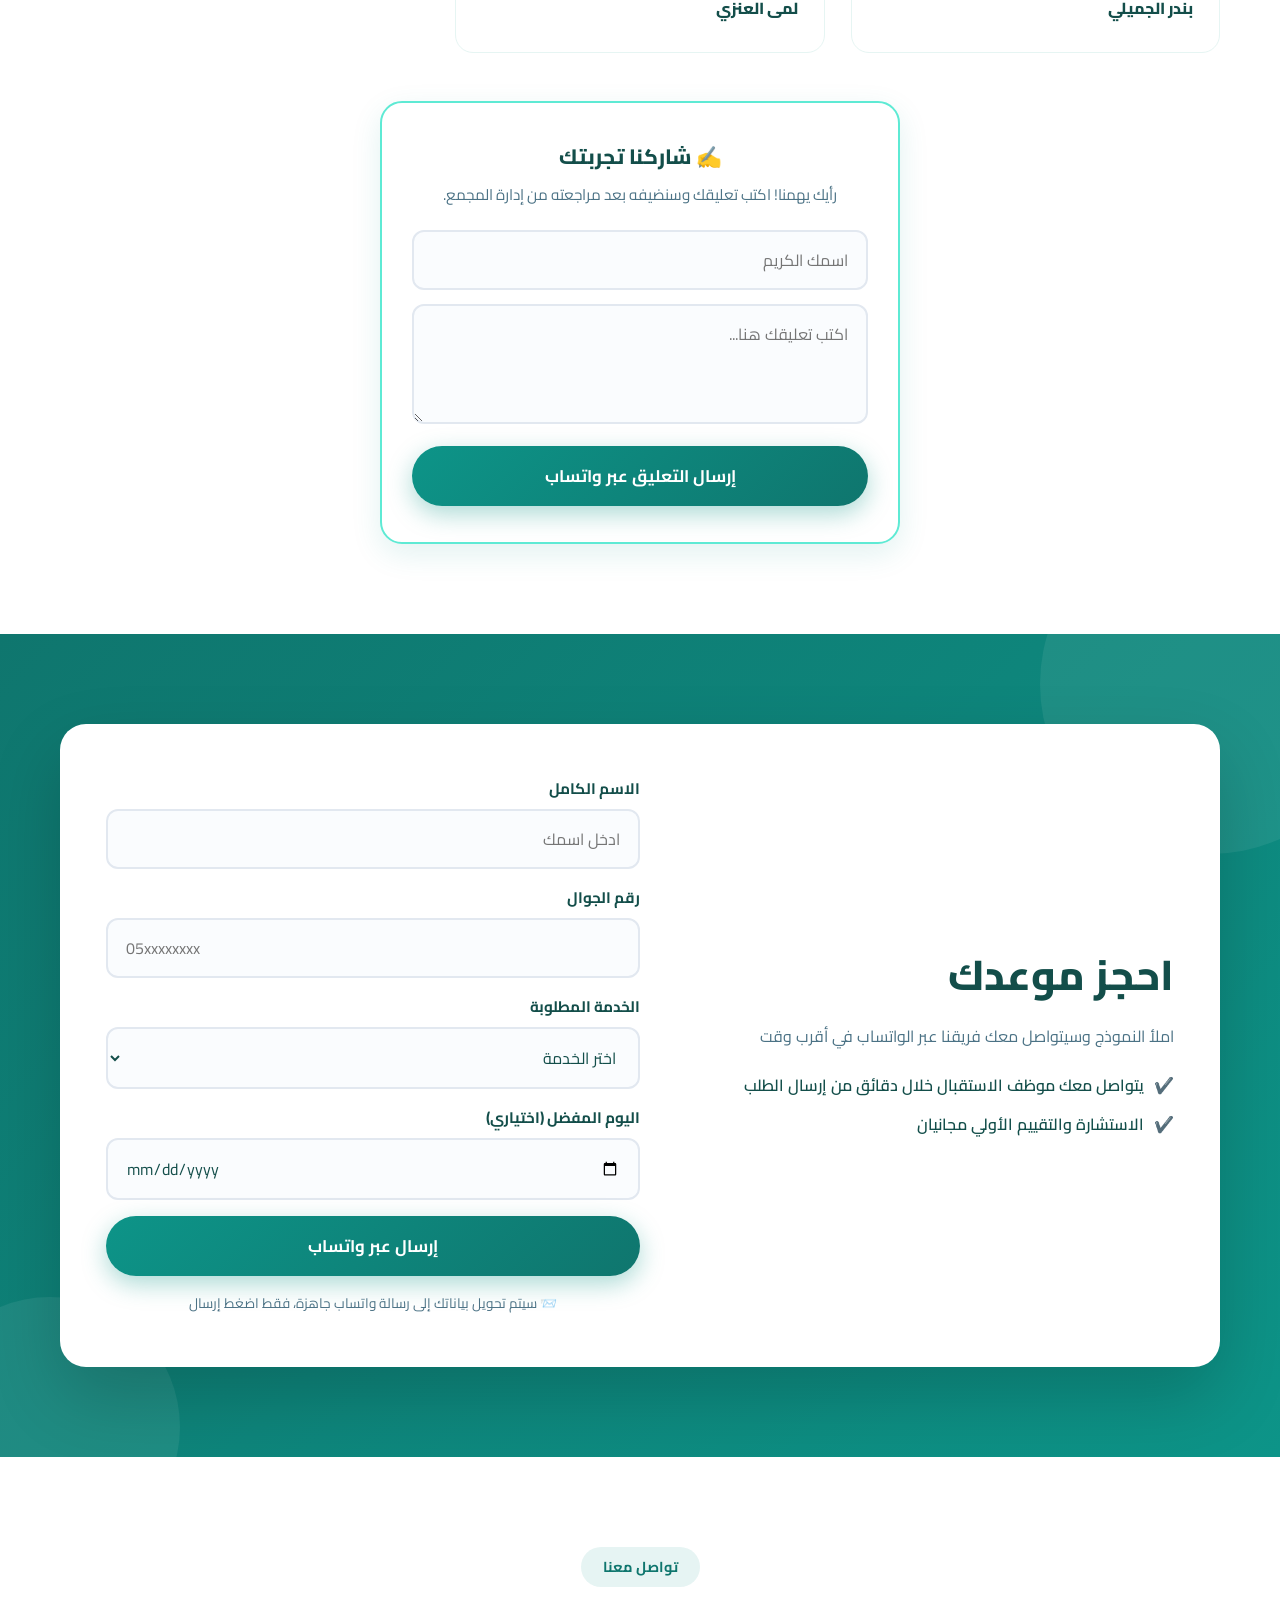
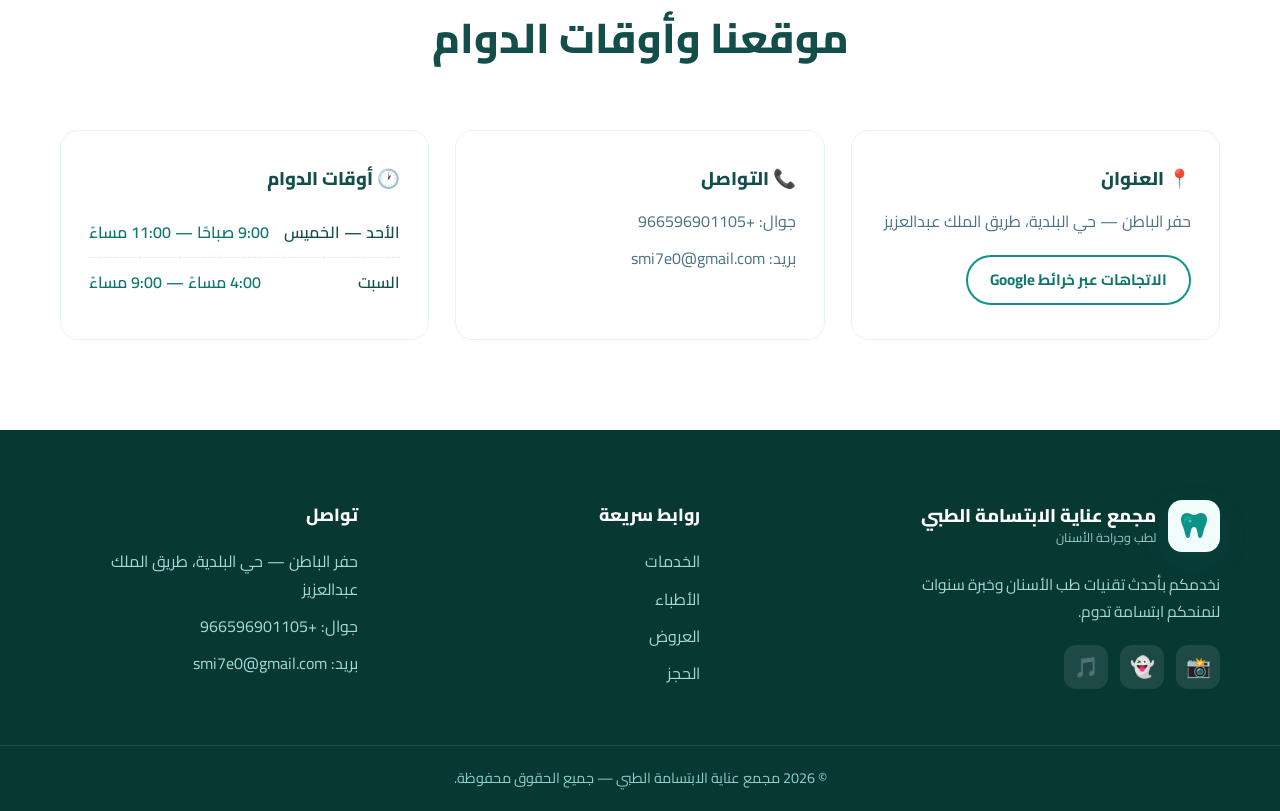
==== commit 2174cb22: "Update index.html" ====
--- a/index.html
+++ b/index.html
@@ -322,4 +322,4 @@
     }
   </script>
 </body>
-</html>
+</html>
--- a/style.css
+++ b/style.css
@@ -1034,9 +1034,10 @@
 
 .announcement-track {
   display: flex;
-  gap: 80px;
+  width: max-content;
   white-space: nowrap;
-  animation: marquee 18s linear infinite;
+  /* ✅ السرعة المعدّلة: من 28s إلى 12s */
+  animation: marquee 12s linear infinite;
 }
 
 .announcement-text {
@@ -1045,18 +1046,24 @@
   display: inline-flex;
   align-items: center;
   gap: 8px;
-}
-
+  /* المسافة بين الرسالة المكررة */
+  padding-right: 120px;
+}
+
+/* حركة دائرية سلسة ومتكررة للاتجاه الصحيح (عربي) */
 @keyframes marquee {
-  from { transform: translateX(-50%); }
-  to { transform: translateX(0); }
+  0% {
+    transform: translate3d(0, 0, 0);
+  }
+  100% {
+    transform: translate3d(50%, 0, 0); /* 50% = نصف العرض، يعطي تكراراً سلساً تماماً */
+  }
 }
 
 /* إيقاف مؤقت عند مرور الماوس لقراءة الرسالة كاملة */
 .announcement-bar:hover .announcement-track {
   animation-play-state: paused;
 }
-
 /* ===== Hero Image ===== */
 .hero-wrapper {
   display: grid;
@@ -1676,5 +1683,4 @@
   transition: opacity 0.3s ease;
   z-index: 1200;
 }
-#smileToast.show { opacity: 1; }
-
+#smileToast.show { opacity: 1; }
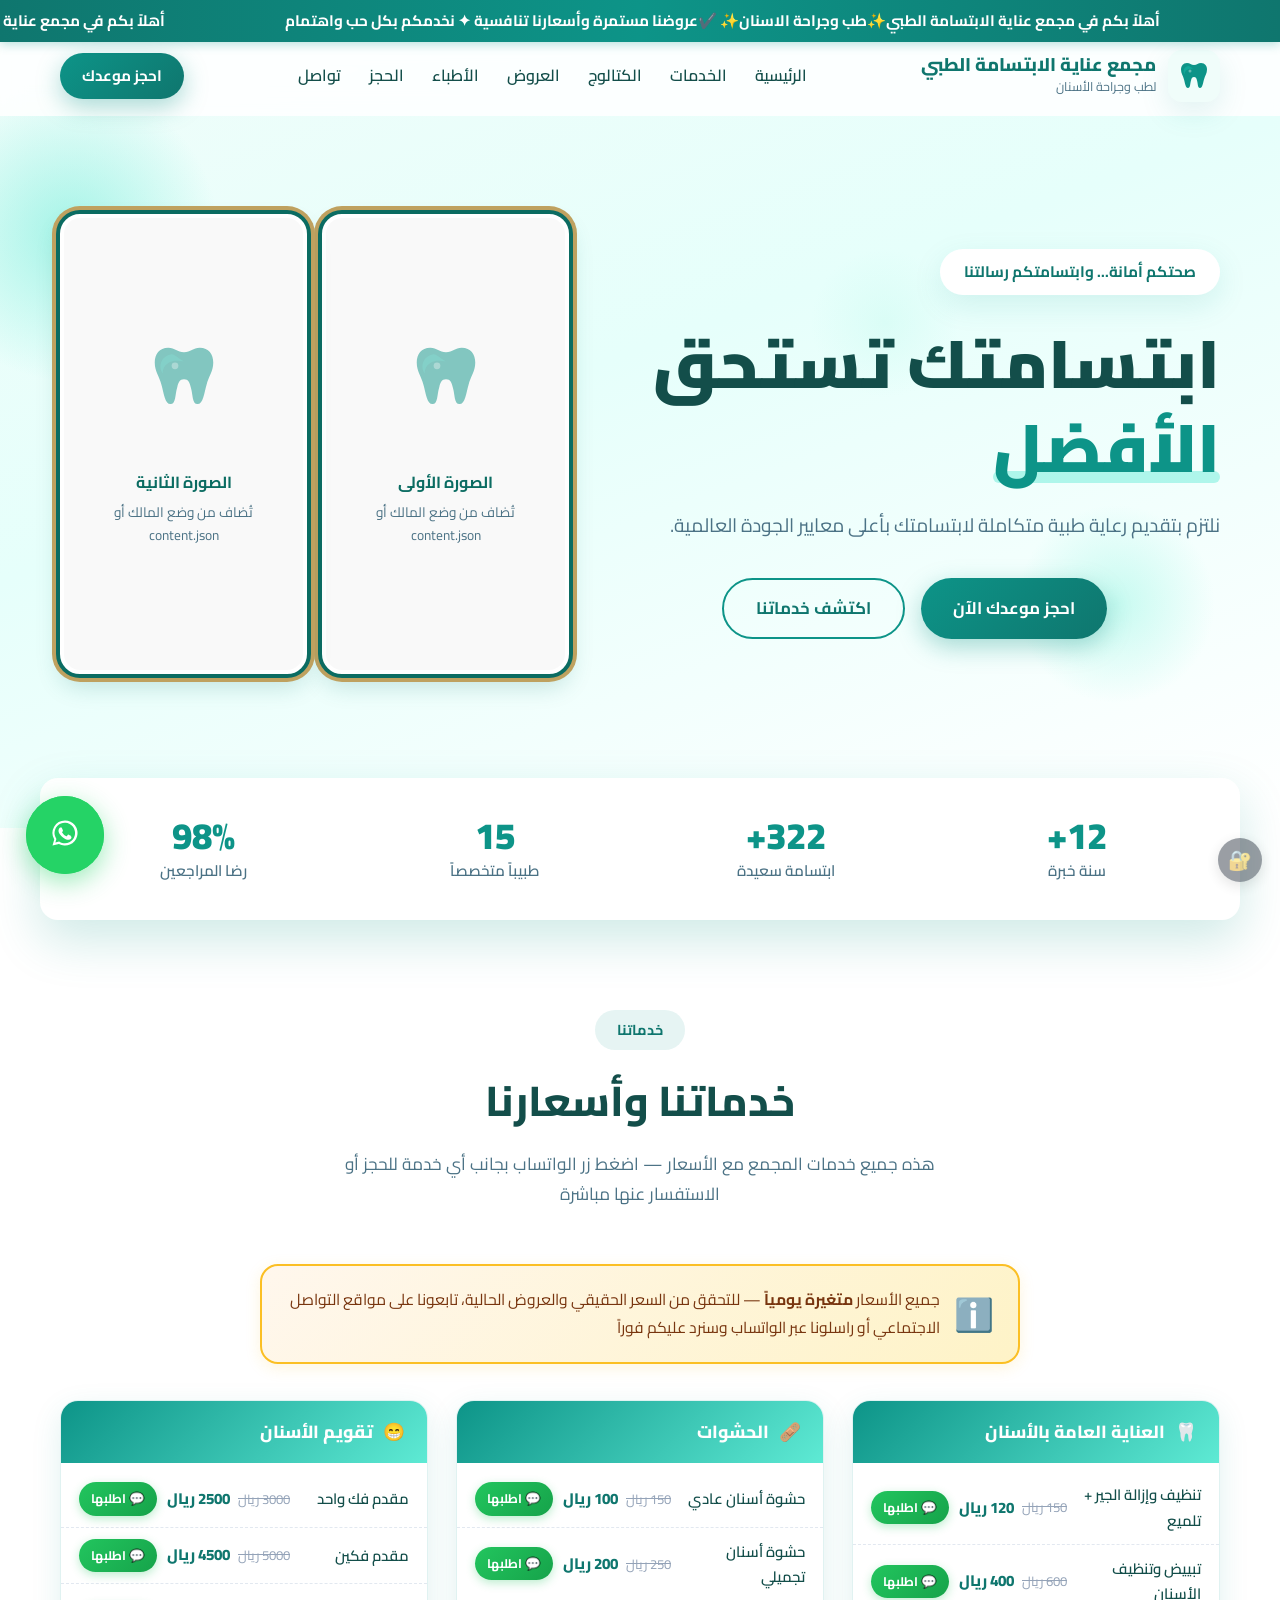
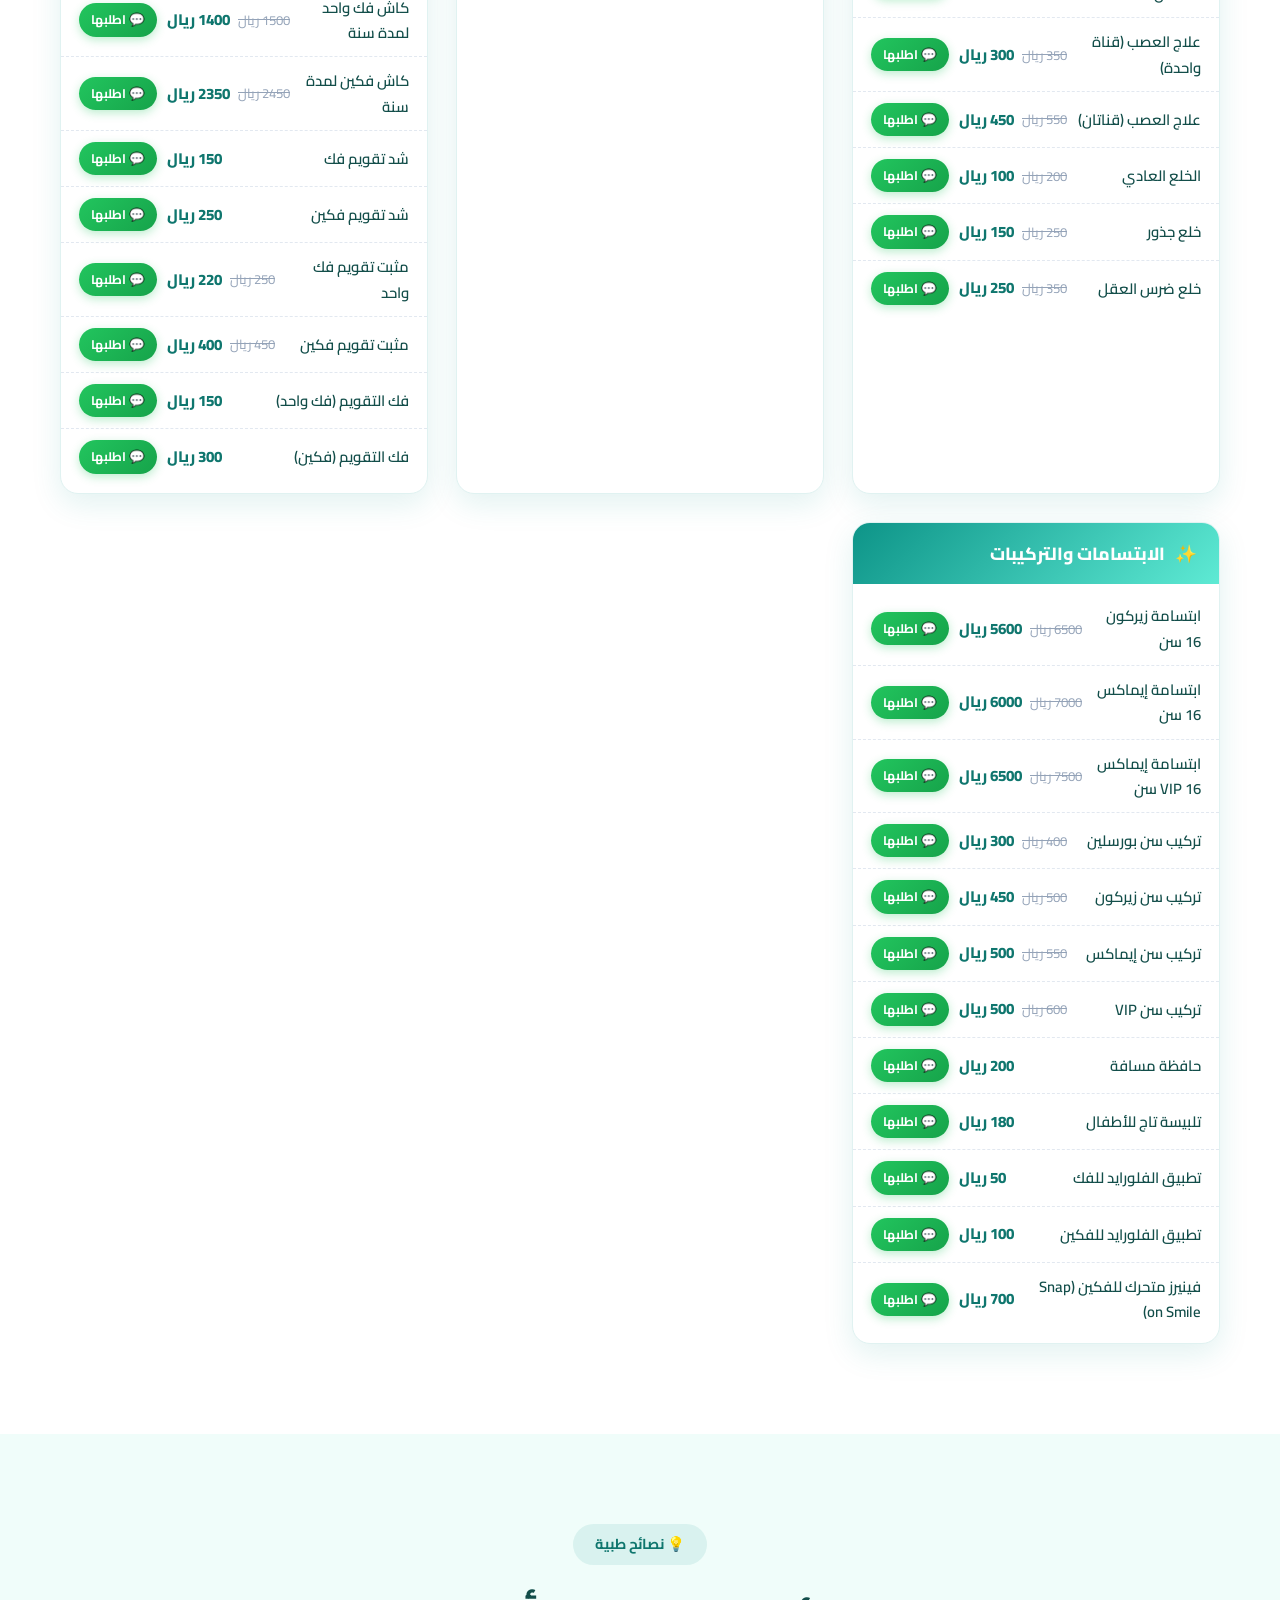
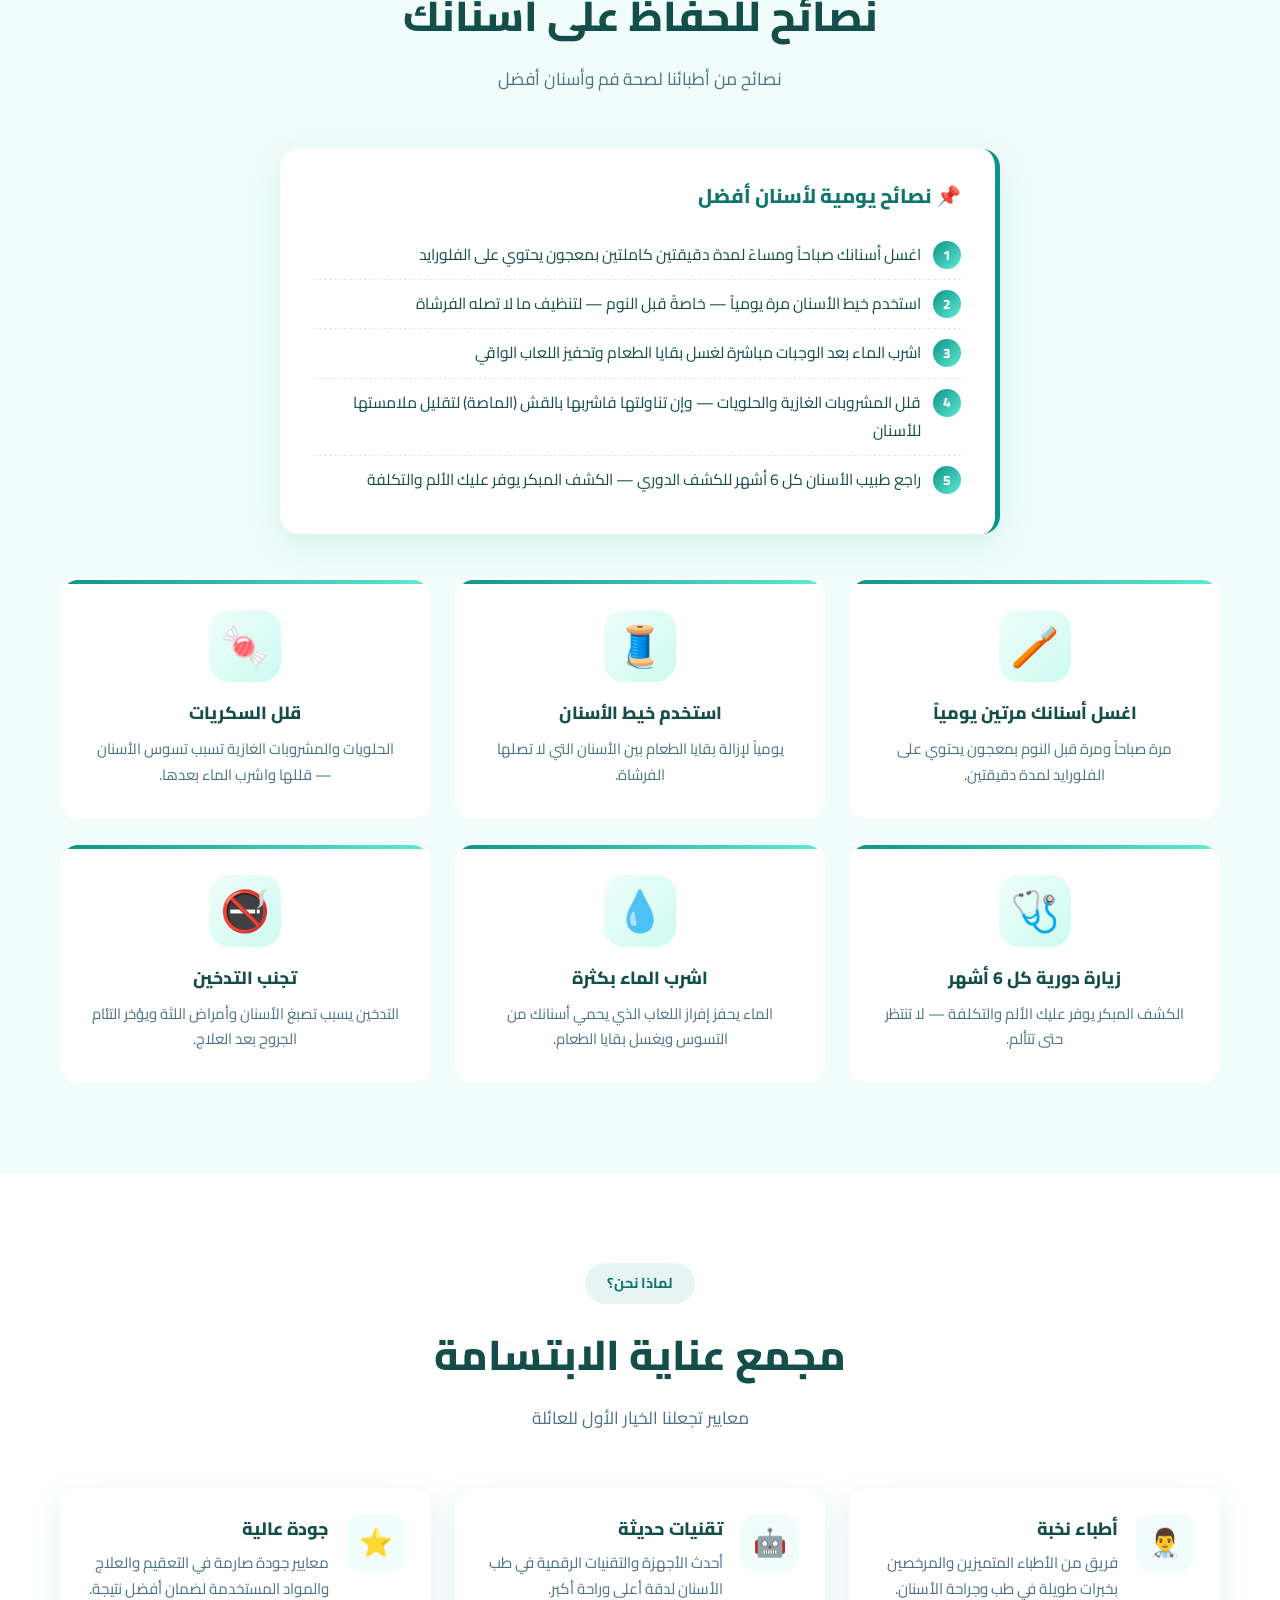
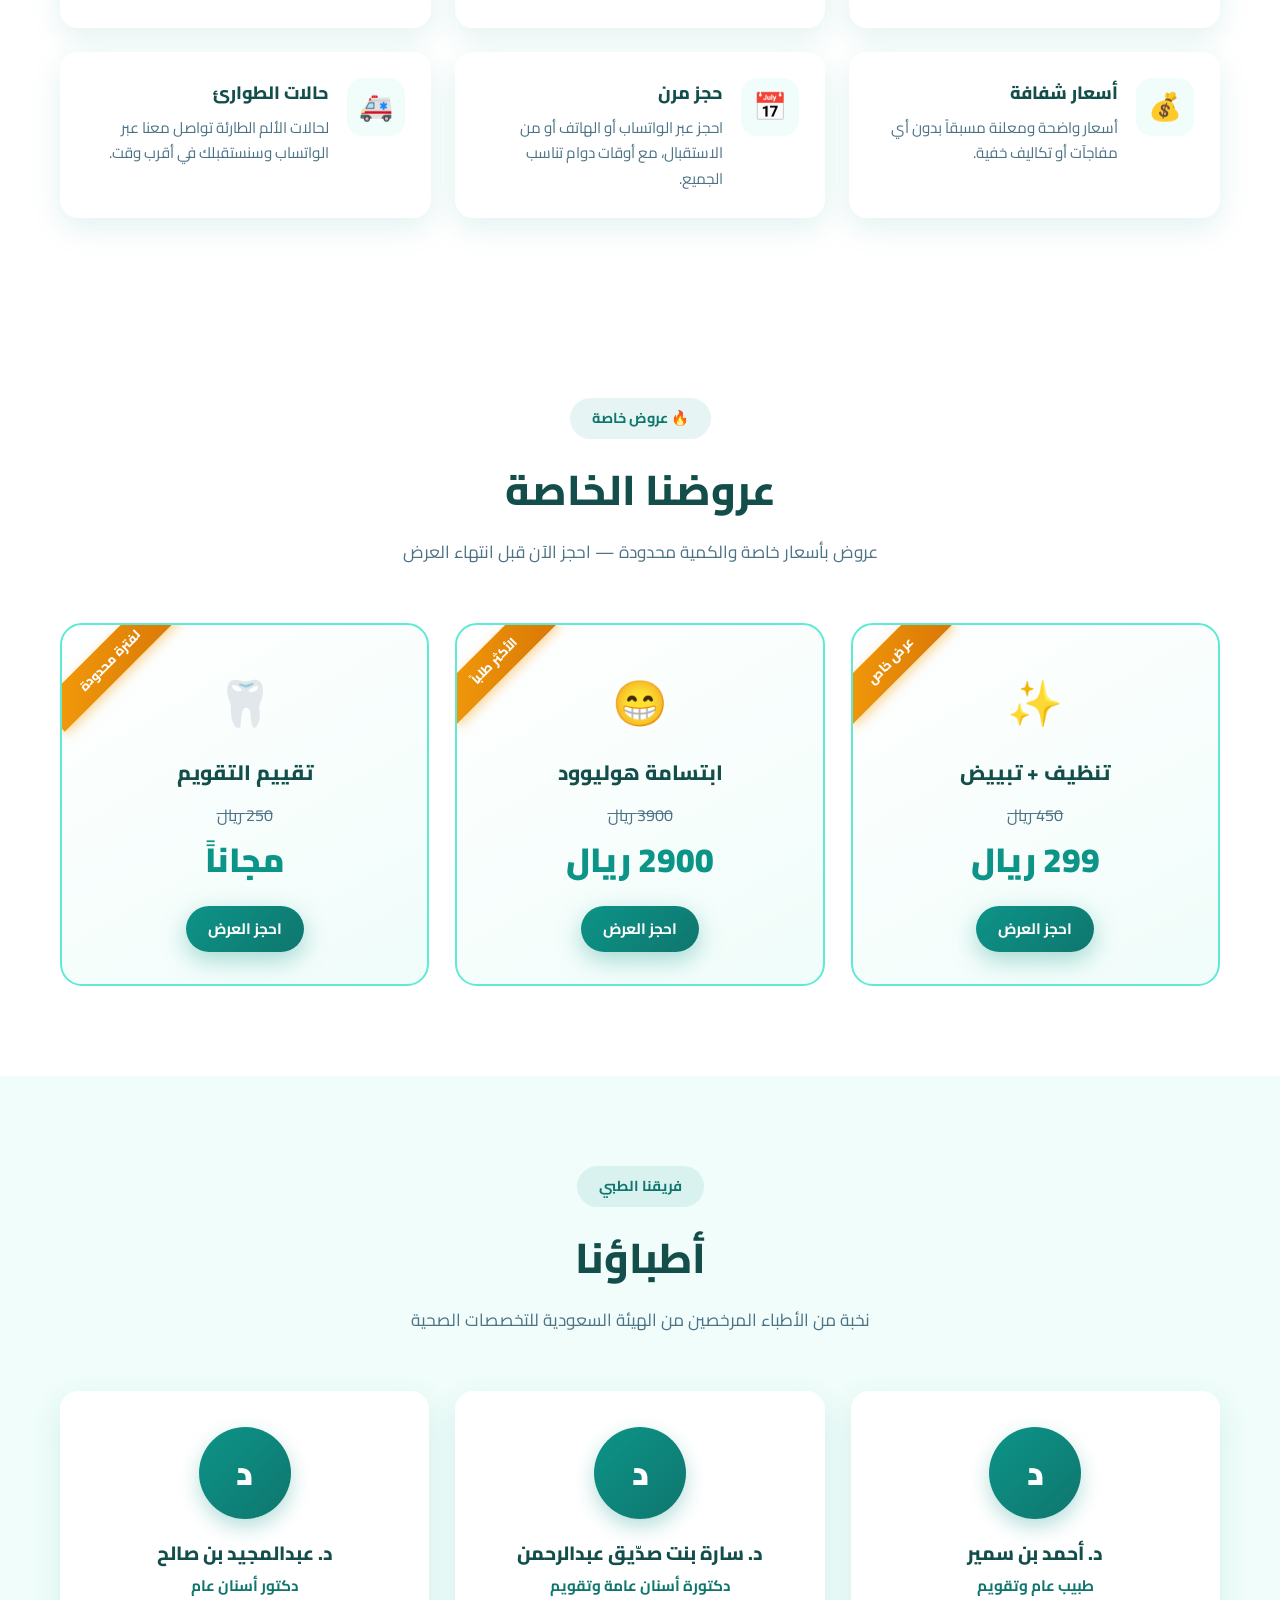
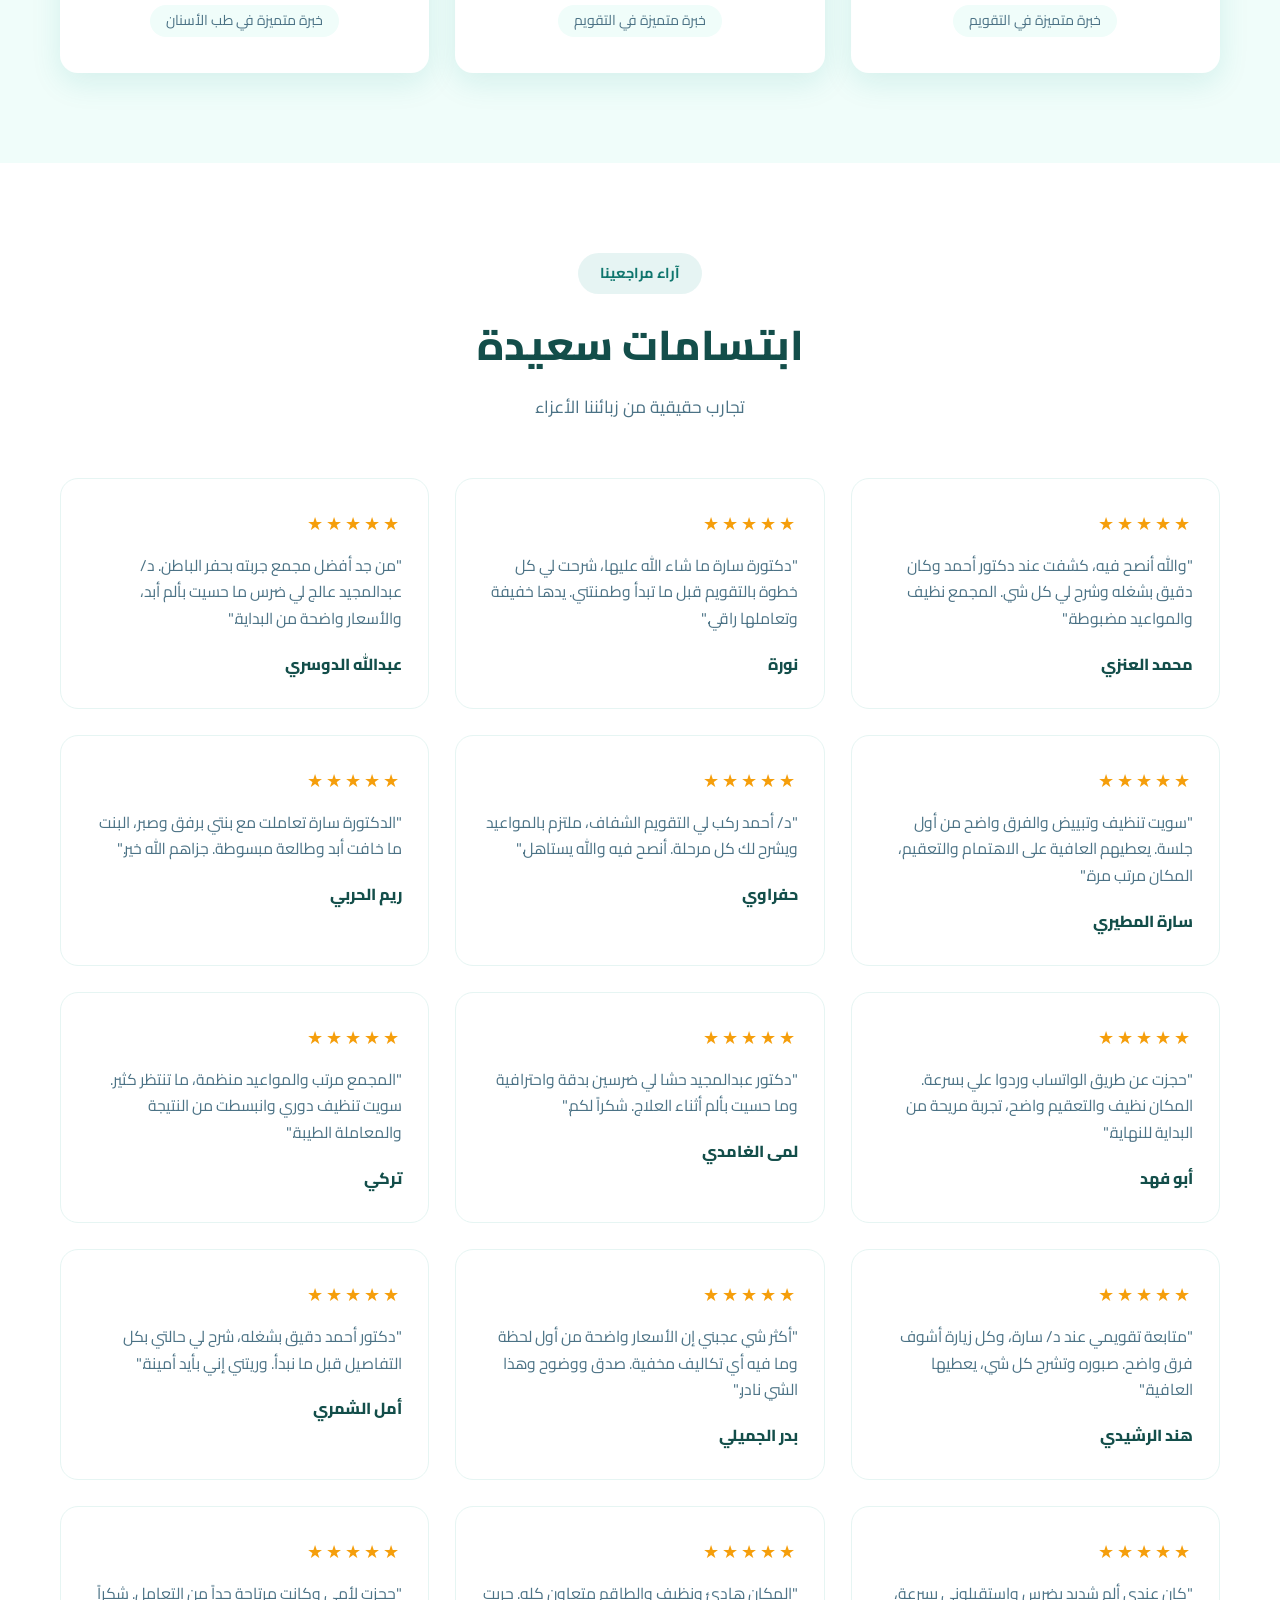
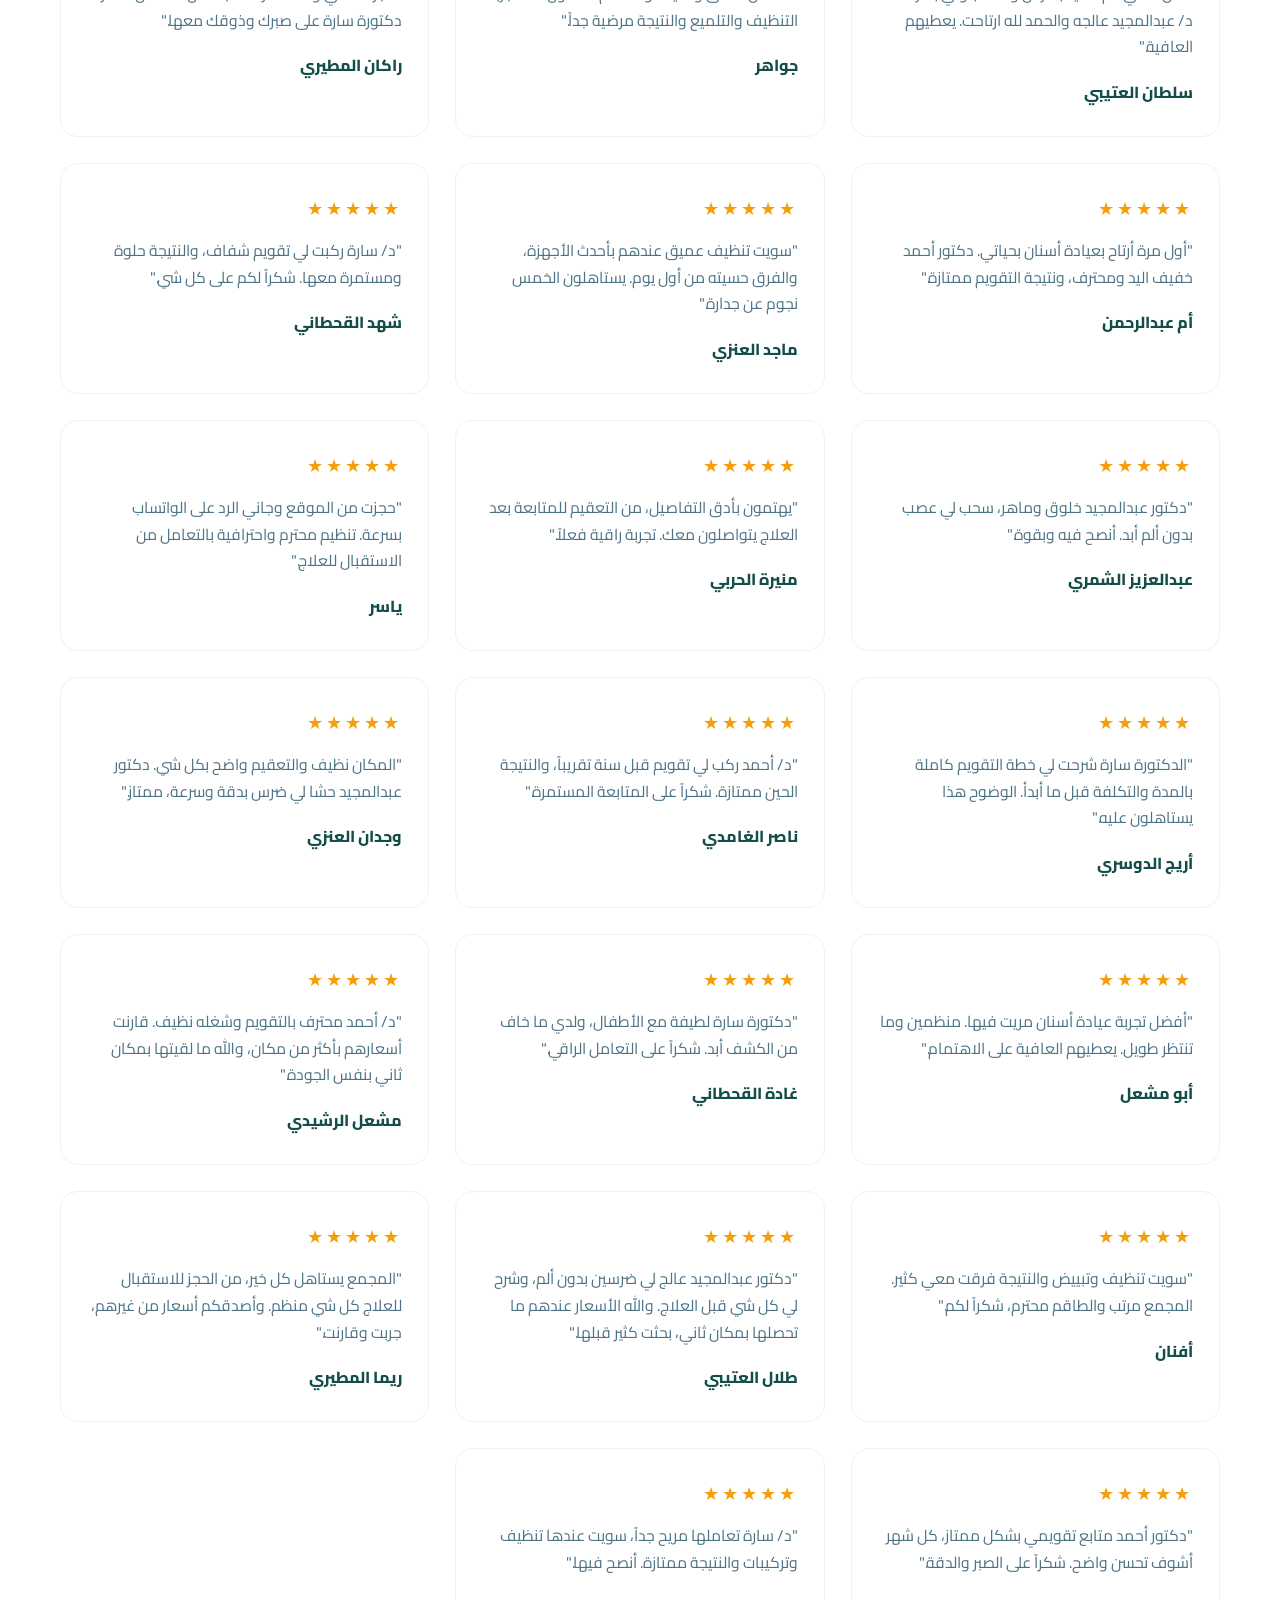
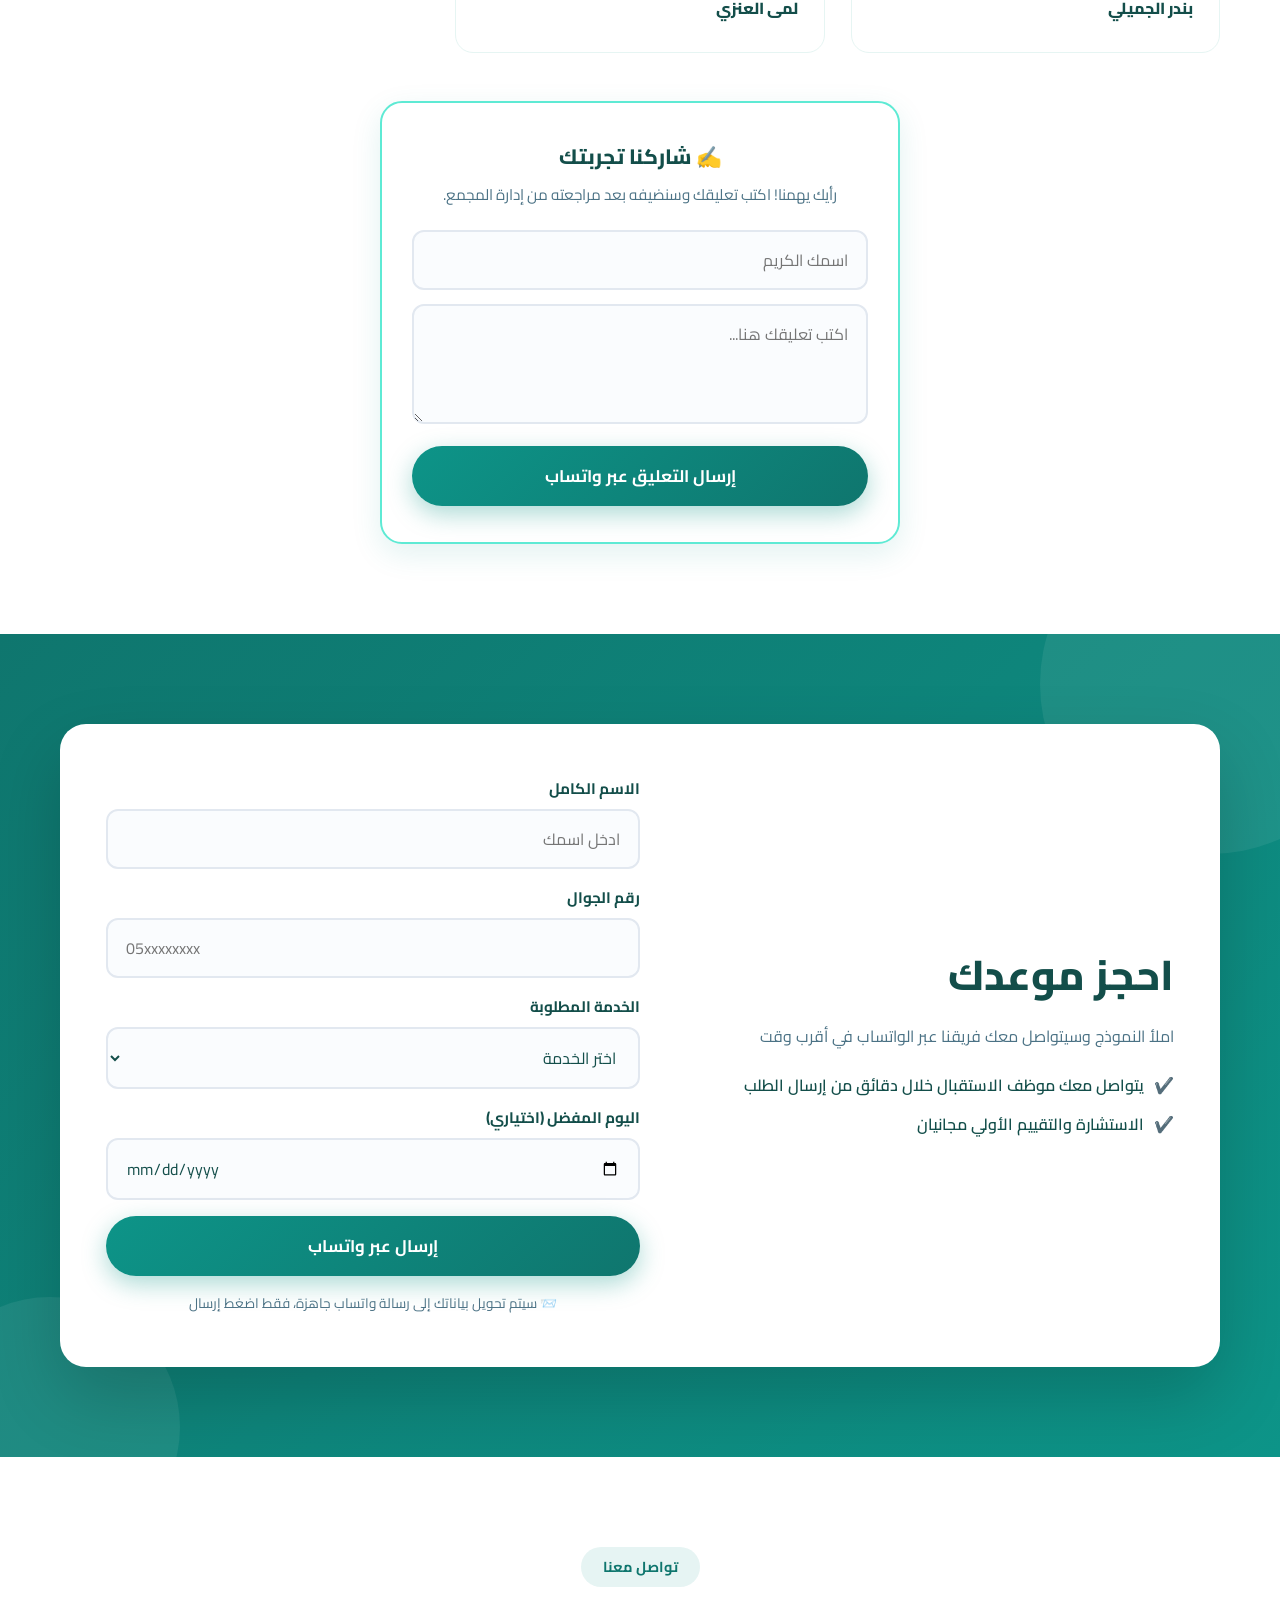
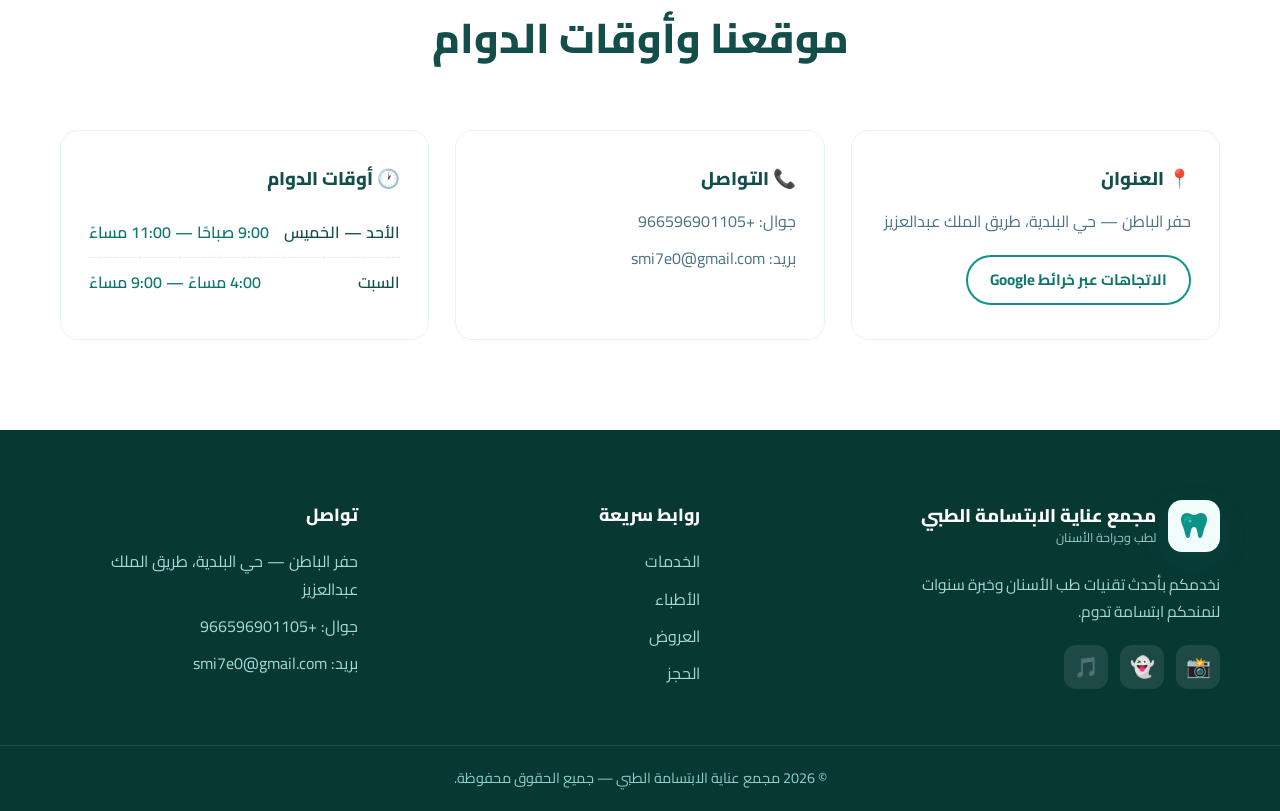
==== commit 80a8fad1: "Update index.html" ====
--- a/index.html
+++ b/index.html
@@ -72,29 +72,99 @@
           </div>
         </div>
         <div class="hero-image-side">
-          <div class="hero-images-grid">
-            <div class="hero-image-frame" id="heroImageFrame">
-              <div class="hero-image-placeholder" id="heroImagePlaceholder">
+          <!-- لوحة تحكم المالك المخفية تماماً عن الزوار، ولا تفتح إلا عبر نظام الرقم السري الخاص بك -->
+          <div class="owner-image-controls-panel" id="ownerImagePanel" style="display: none; background: #ffffff; border: 2px solid #bfa15f; padding: 15px; margin-bottom: 20px; border-radius: 12px; text-align: right; direction: rtl; box-shadow: 0 4px 15px rgba(0,0,0,0.15);">
+            <strong style="color: #0b6c62; display: block; margin-bottom: 10px; font-size: 15px;">⚙️ لوحة إدارة صور الواجهة (خاص بالمالك):</strong>
+            
+            <!-- أزرار التعديل والحذف لكل صورة -->
+            <div style="display: flex; gap: 10px; flex-wrap: wrap; margin-bottom: 12px; border-bottom: 1px dashed #eee; padding-bottom: 10px;">
+              <span style="font-size: 13px; font-weight: bold; color: #333; width: 100%;">الصورة الأولى:</span>
+              <label style="background: #0b6c62; color: white; padding: 6px 12px; border-radius: 6px; cursor: pointer; font-size: 12px;">
+                🔄 تغيير وتعديل الصورة
+                <input type="file" id="ownerUpload1" accept="image/*" style="display: none;" onchange="processOwnerImage(event, 'heroImage1', 'heroImagePlaceholder')">
+              </label>
+              <button onclick="deleteOwnerImage('heroImage1', 'heroImagePlaceholder')" style="background: #d32f2f; color: white; border: none; padding: 6px 12px; border-radius: 6px; cursor: pointer; font-size: 12px;">🗑️ حذف الصورة 1</button>
+            </div>
+
+            <div style="display: flex; gap: 10px; flex-wrap: wrap; margin-bottom: 15px;">
+              <span style="font-size: 13px; font-weight: bold; color: #333; width: 100%;">الصورة الثانية:</span>
+              <label style="background: #0b6c62; color: white; padding: 6px 12px; border-radius: 6px; cursor: pointer; font-size: 12px;">
+                🔄 تغيير وتعديل الصورة
+                <input type="file" id="ownerUpload2" accept="image/*" style="display: none;" onchange="processOwnerImage(event, 'heroImage2', 'heroImagePlaceholder2')">
+              </label>
+              <button onclick="deleteOwnerImage('heroImage2', 'heroImagePlaceholder2')" style="background: #d32f2f; color: white; border: none; padding: 6px 12px; border-radius: 6px; cursor: pointer; font-size: 12px;">🗑️ حذف الصورة 2</button>
+            </div>
+
+            <!-- زر الحفظ الحقيقي المباشر لإصدار التنبيه والملف المحدث -->
+            <button onclick="triggerPermanentSave()" style="width: 100%; background: #4CAF50; color: white; border: none; padding: 10px; border-radius: 6px; cursor: pointer; font-weight: bold; font-size: 14px; box-shadow: 0 3px 6px rgba(0,0,0,0.1);">💾 حفظ التعديلات نهائياً للجميع</button>
+          </div>
+
+          <div class="hero-images-grid" style="display: grid; grid-template-columns: 1fr 1fr; gap: 15px;">
+            <!-- إطار الصورة الأولى المطور (زيادة الطول + برواز أخضر وذهبي لامع ومتناسق) -->
+            <div class="hero-image-frame" id="heroImageFrame" style="position: relative; height: 460px; border-radius: 20px; overflow: hidden; background: #f9f9f9; box-shadow: 0 0 0 4px #0b6c62, 0 0 0 8px #bfa15f, 0 12px 25px rgba(11,108,98,0.2); transition: all 0.3s ease;">
+              <div class="hero-image-placeholder" id="heroImagePlaceholder" style="display: flex; flex-direction: column; align-items: center; justify-content: center; height: 100%; padding: 20px; text-align: center;">
                 <span class="hero-image-icon"><img src="icon.svg" alt="" width="72" height="72" style="opacity:.5"></span>
-                <p>الصورة الأولى</p>
-                <p class="hero-image-hint">تُضاف من وضع المالك أو content.json</p>
+                <p style="margin: 15px 0 5px; font-weight: bold; color: #0b6c62; font-size: 16px;">الصورة الأولى</p>
+                <p class="hero-image-hint" style="font-size: 12px; color: #888; margin: 0;">تُضاف من وضع المالك أو content.json</p>
               </div>
-              <img id="heroImage1" class="hero-image" alt="" style="display:none;">
-            </div>
-            <div class="hero-image-frame" id="heroImageFrame2">
-              <div class="hero-image-placeholder" id="heroImagePlaceholder2">
+              <img id="heroImage1" class="hero-image" alt="عيادة مجمع عناية الابتسامة" style="display:none; width: 100%; height: 100%; object-fit: cover;">
+            </div>
+
+            <!-- إطار الصورة الثانية المطور (زيادة الطول + برواز أخضر وذهبي لامع ومتناسق) -->
+            <div class="hero-image-frame" id="heroImageFrame2" style="position: relative; height: 460px; border-radius: 20px; overflow: hidden; background: #f9f9f9; box-shadow: 0 0 0 4px #0b6c62, 0 0 0 8px #bfa15f, 0 12px 25px rgba(11,108,98,0.2); transition: all 0.3s ease;">
+              <div class="hero-image-placeholder" id="heroImagePlaceholder2" style="display: flex; flex-direction: column; align-items: center; justify-content: center; height: 100%; padding: 20px; text-align: center;">
                 <span class="hero-image-icon"><img src="icon.svg" alt="" width="72" height="72" style="opacity:.5"></span>
-                <p>الصورة الثانية</p>
-                <p class="hero-image-hint">تُضاف من وضع المالك أو content.json</p>
+                <p style="margin: 15px 0 5px; font-weight: bold; color: #0b6c62; font-size: 16px;">الصورة الثانية</p>
+                <p class="hero-image-hint" style="font-size: 12px; color: #888; margin: 0;">تُضاف من وضع المالك أو content.json</p>
               </div>
-              <img id="heroImage2" class="hero-image" alt="" style="display:none;">
-            </div>
-          </div>
+              <img id="heroImage2" class="hero-image" alt="عيادة مجمع عناية الابتسامة" style="display:none; width: 100%; height: 100%; object-fit: cover;">
+            </div>
+          </div>
+
+          <!-- سكربت التشغيل المحقون بالكامل لحفظ وتحديث وعرض البيانات وحفظ التوافق مع وضع المالك الحالي لموقعك -->
+          <script>
+            function processOwnerImage(e,t,n){const o=e.target.files;if(o&&o[0]){const e=new FileReader;e.onload=function(e){const o=e.target.result;applyImageDOM(t,n,o),localStorage.setItem("permanent_"+t,o)},e.readAsDataURL(o[0])}}
+            function applyImageDOM(e,t,n){const o=document.getElementById(e),r=document.getElementById(t);o&&r&&(o.src=n,o.style.display="block",r.style.display="none")}
+            function deleteOwnerImage(e,t){if(confirm("هل تريد حذف هذه الصورة؟")){localStorage.removeItem("permanent_"+e);const o=document.getElementById(e),r=document.getElementById(t);o&&(o.src="",o.style.display="none"),r&&(r.style.display="flex")}}
+            function triggerPermanentSave(){
+              alert("🎉 تم حفظ الصورة بنجاح وربطها بالملف!");
+              const img1Data = localStorage.getItem("permanent_heroImage1") || "";
+              const img2Data = localStorage.getItem("permanent_heroImage2") || "";
+              const updatedConfig = { heroImage1: img1Data, heroImage2: img2Data, lastModified: new Date().toISOString() };
+              const blob = new Blob([JSON.stringify(updatedConfig, null, 2)], { type: "application/json" });
+              const a = document.createElement("a");
+              a.href = URL.createObjectURL(blob);
+              a.download = "content.json";
+              document.body.appendChild(a);
+              a.click();
+              document.body.removeChild(a);
+            }
+            // استرجاع فوري للصور للزوار والمالك
+            document.addEventListener("DOMContentLoaded",(function(){
+              const e=localStorage.getItem("permanent_heroImage1"),t=localStorage.getItem("permanent_heroImage2");
+              if(e)applyImageDOM("heroImage1","heroImagePlaceholder",e);
+              if(t)applyImageDOM("heroImage2","heroImagePlaceholder2",t);
+              
+              // ربط ذكي تلقائي: إذا كان الموقع في وضع المالك الحالي، يتم إظهار لوحة الصور فوراً
+              if(window.isOwnerMode || document.body.classList.contains('owner-mode') || localStorage.getItem('owner_authenticated') === 'true'){
+                const panel = document.getElementById("ownerImagePanel");
+                if(panel) panel.style.display = "block";
+              }
+            }));
+            
+            // وظيفة عالمية ليتم استدعاؤها من خلال كود التحقق من الرقم السري الخاص بك لفتح اللوحة
+            window.activateClinicImageManagement = function() {
+              const panel = document.getElementById("ownerImagePanel");
+              if(panel) panel.style.display = "block";
+            }
+          </script>
+
           <div class="hero-image-decor decor-1"></div>
           <div class="hero-image-decor decor-2"></div>
         </div>
       </div>
     </section>
+
 
     <!-- ===== Stats ===== -->
     <section class="stats" id="stats">
--- a/style.css
+++ b/style.css
@@ -895,13 +895,14 @@
 }
 
 /* ===== WhatsApp Float ===== */
+/* زر الواتساب - أكبر وفوق كل شيء */
 .whatsapp-float {
   position: fixed;
   bottom: 26px;
   left: 26px;
-  z-index: 200;
-  width: 62px;
-  height: 62px;
+  z-index: 550;
+  width: 78px;
+  height: 78px;
   border-radius: 50%;
   background: #25d366;
   display: flex;
@@ -916,7 +917,7 @@
 }
 
 .whatsapp-icon {
-  font-size: 1.7rem;
+  font-size: 2.4rem;
 }
 
 .whatsapp-ping {
@@ -1038,6 +1039,7 @@
   white-space: nowrap;
   /* ✅ السرعة المعدّلة: من 28s إلى 12s */
   animation: marquee 12s linear infinite;
+  will-change: transform; /* تضمن نعومة الحركة وثبات سرعة الشريط على الجوال والمتصفحات */
 }
 
 .announcement-text {
@@ -1056,7 +1058,7 @@
     transform: translate3d(0, 0, 0);
   }
   100% {
-    transform: translate3d(50%, 0, 0); /* 50% = نصف العرض، يعطي تكراراً سلساً تماماً */
+    transform: translate3d(33.33%, 0, 0); /* تم ضبط القيمة البرمجية لضمان تكرار انسيابي كامل بدون قفز أو تقطيع في النص العربي */
   }
 }
 
@@ -1082,6 +1084,7 @@
   justify-content: center;
   align-items: center;
 }
+
 
 .hero-image-frame {
   position: relative;
@@ -1548,10 +1551,12 @@
 }
 
 /* ===== زر دخول المالك (رمز قفل صغير أسفل الصفحة) ===== */
+/* زر دخول المالك - انتقل لليمين لا يغطي الواتساب */
 .admin-entry-btn {
   position: fixed;
   bottom: 18px;
-  left: 18px;
+  right: 18px;
+  left: auto;
   z-index: 500;
   width: 44px;
   height: 44px;
@@ -1683,4 +1688,4 @@
   transition: opacity 0.3s ease;
   z-index: 1200;
 }
-#smileToast.show { opacity: 1; }+#smileToast.show { opacity: 1; }
